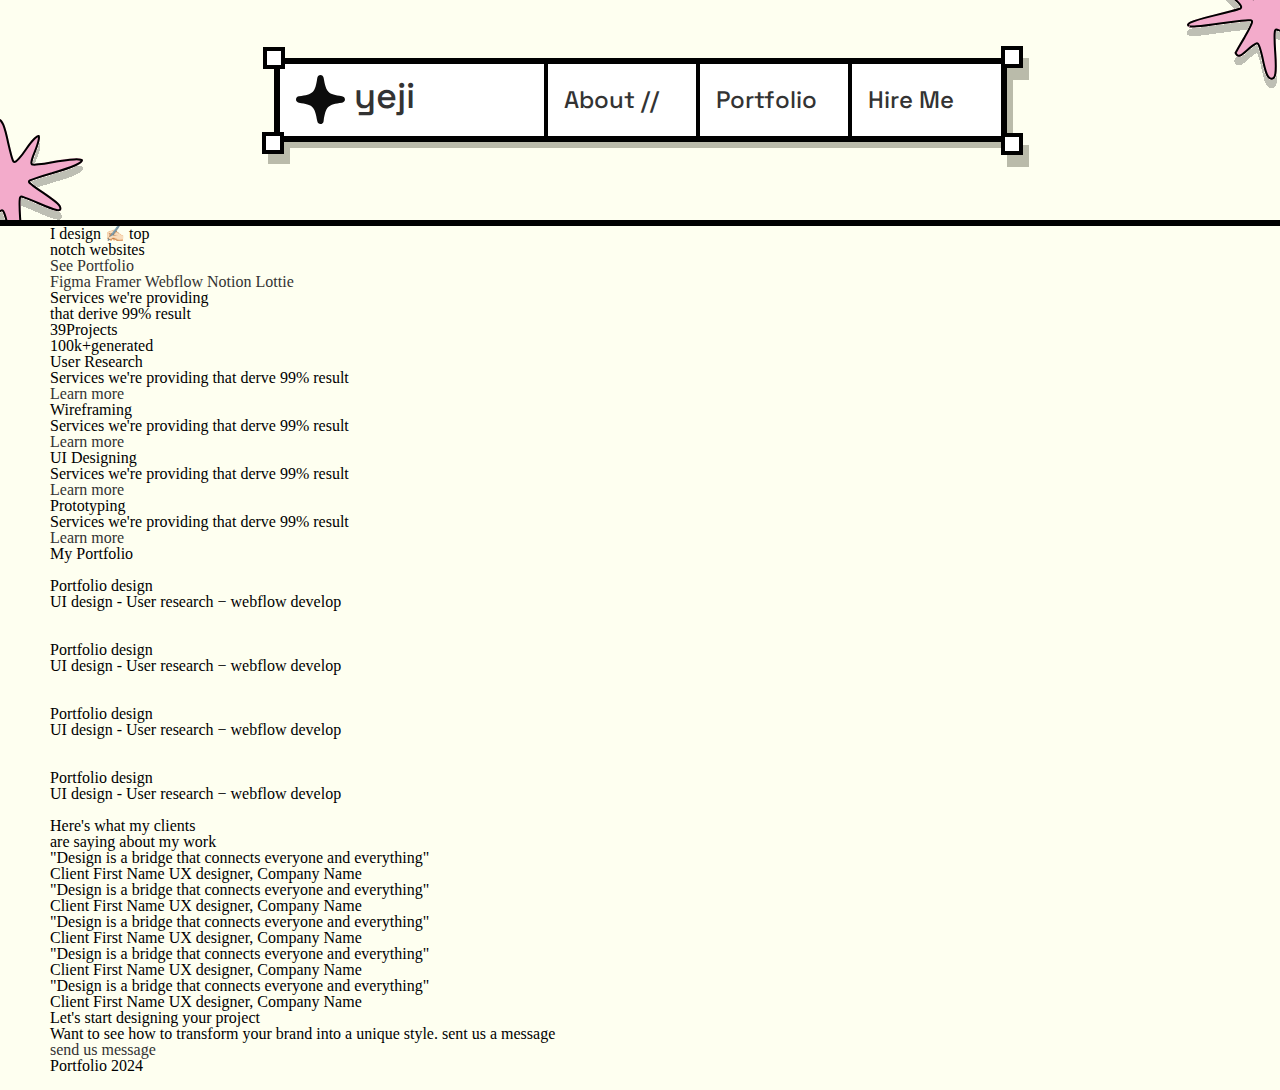
==== index.html @ 2f0ed2bd "2024-03-26" ====
<!DOCTYPE html>
<html lang="ko-KR">
  <head>
    <meta charset="UTF-8" />
    <meta http-equiv="X-UA-Compatible" content="IE=edge" />
    <meta name="viewport" content="width=device-width, initial-scale=1.0" />
    <title>설예지</title>
    <link rel="stylesheet" href="./css/my_reset.css" />
    <link rel="stylesheet" href="./css/common.css" />
    <script src="./js/common.js"></script>
  </head>
  <body>
    <div class="wrap">
      <header class="hd">
        <svg
          width="151"
          height="136"
          viewBox="0 0 151 136"
          fill="none"
          xmlns="http://www.w3.org/2000/svg"
        >
          <g filter="url(#filter0_d_1_919)">
            <path
              d="M64.5679 22.5903V45.1805L52.7817 39.2874C46.2993 36.1444 40.2098 33.3943 39.0311 33.3943C34.5131 33.3943 37.6561 39.4838 46.1029 46.9484C52.1924 52.2522 54.3532 55.1987 52.5853 55.788C51.0138 56.3773 39.424 59.5203 26.4592 62.6633C2.29751 68.5564 -2.61341 71.1101 1.11889 74.8424C2.49394 76.2174 11.9229 75.6281 32.9416 72.4852C49.4423 70.1279 63.3893 68.7529 63.9786 69.3422C64.5679 70.1279 61.2285 77.0032 56.7104 84.8607C51.996 92.7181 48.0672 99.7898 47.6744 100.379C47.2815 101.165 48.2637 102.736 49.6387 103.915C51.996 105.879 53.9603 104.897 60.2463 99.397C64.5679 95.4682 68.8895 92.3252 69.8717 92.3252C70.8539 92.3252 72.8182 98.2183 74.3897 105.487C77.7292 122.38 80.0864 127.684 84.408 127.684C89.7118 127.684 90.694 121.594 89.1225 99.0041C88.3367 87.6108 88.3367 78.5747 89.3189 78.5747C90.3011 78.5747 98.1586 81.7177 106.802 85.45C123.892 92.9146 129.392 93.8967 129.392 89.5751C129.392 85.6464 126.249 82.8963 111.123 72.4852C103.855 67.7707 97.9621 63.2526 97.9621 62.6633C97.9621 62.074 107.98 58.7346 120.159 55.1987C141.964 48.9128 151 44.7876 151 41.2517C151 38.3052 138.624 38.8945 118.981 42.4304C109.552 44.1983 101.105 45.1805 100.516 44.3947C99.9265 43.8054 101.302 38.6981 103.659 33.1978C112.498 11.7862 106.998 9.82188 93.2476 29.662C88.1403 37.323 83.0329 42.8232 82.2472 41.841C81.4614 41.0553 79.3007 33.1978 77.3363 24.5546C73.4075 6.08958 70.8539 4.57764e-05 67.1216 4.57764e-05C65.1572 4.57764e-05 64.5679 5.1074 64.5679 22.5903Z"
              fill="#F3ABCB"
            />
            <path
              d="M65.5679 45.1805V46.7985L64.1207 46.0749L52.3454 40.1872C52.3436 40.1863 52.3417 40.1854 52.3399 40.1845C49.1059 38.6166 45.9788 37.151 43.5181 36.079C42.2856 35.5421 41.2321 35.1091 40.4214 34.8121C40.0152 34.6633 39.6827 34.5534 39.4261 34.4819C39.2981 34.4462 39.1981 34.4227 39.1233 34.4086C39.043 34.3935 39.0179 34.3943 39.0311 34.3943C38.5659 34.3943 38.3047 34.4746 38.1725 34.5472C38.0684 34.6043 38.0265 34.6627 37.9991 34.7529C37.9128 35.0372 37.9719 35.7174 38.5924 36.9108C39.7837 39.2017 42.5705 42.4919 46.7623 46.1966C49.811 48.8521 51.9463 50.9756 53.097 52.5448C53.6529 53.3028 54.0884 54.0735 54.1685 54.7936C54.2122 55.187 54.1555 55.6222 53.8961 56.0113C53.6449 56.3881 53.2795 56.6074 52.9203 56.7304C52.05 57.0529 48.7101 57.9971 44.0515 59.2345C39.3305 60.4885 33.1854 62.0617 26.6962 63.6348C14.5887 66.5879 7.43284 68.6767 3.76665 70.4622C2.85997 70.9038 2.20804 71.3077 1.76046 71.6753C1.30995 72.0453 1.11885 72.3355 1.04521 72.5369C0.942873 72.8169 0.962452 73.2717 1.82599 74.1353C1.82411 74.1334 1.82314 74.1324 1.82323 74.1323C1.82419 74.1311 1.926 74.2094 2.26516 74.2956C2.61232 74.3838 3.10775 74.4557 3.77873 74.4982C5.11808 74.583 7.03052 74.5436 9.59263 74.3606C14.7093 73.9951 22.2902 73.0668 32.7937 71.4961L32.8002 71.4952C41.0609 70.3151 48.687 69.3802 54.3269 68.8137C57.1449 68.5307 59.4781 68.3385 61.1506 68.2544C61.9839 68.2125 62.6727 68.1964 63.1828 68.2118C63.4347 68.2194 63.6704 68.2354 63.8691 68.2665C63.9675 68.282 64.0831 68.305 64.1985 68.3432C64.2895 68.3733 64.5004 68.4498 64.6857 68.6351L64.736 68.6853L64.7786 68.7422C64.9804 69.0113 65.0281 69.3056 65.0412 69.4884C65.0554 69.6872 65.037 69.887 65.0087 70.0674C64.9518 70.4299 64.8308 70.8567 64.6729 71.3176C64.3541 72.248 63.8322 73.4659 63.1635 74.8776C61.8223 77.7091 59.844 81.4172 57.5773 85.3591L57.5727 85.3672L57.5679 85.3752C55.2154 89.296 53.0582 93.0221 51.4391 95.8432C50.9308 96.7289 50.4714 97.5329 50.0741 98.2282C49.3356 99.5204 48.8118 100.437 48.5877 100.805C48.589 100.824 48.5924 100.852 48.6006 100.891C48.6304 101.032 48.7088 101.238 48.8598 101.5C49.1599 102.02 49.6671 102.621 50.2841 103.151C50.7902 103.572 51.1911 103.764 51.5646 103.824C51.935 103.883 52.4 103.831 53.0684 103.539C54.4711 102.925 56.4146 101.421 59.5807 98.6506C61.761 96.669 63.9462 94.8805 65.7204 93.5811C66.6066 92.932 67.405 92.3941 68.0575 92.0138C68.3827 91.8242 68.6889 91.6636 68.9627 91.5474C69.2054 91.4444 69.5365 91.3252 69.8717 91.3252C70.468 91.3252 70.8657 91.7361 71.0416 91.9406C71.2649 92.2004 71.4697 92.5362 71.658 92.8977C72.0393 93.6301 72.4451 94.6493 72.8564 95.8582C73.6828 98.2873 74.5762 101.617 75.3671 105.275L75.369 105.284L75.3708 105.293C77.042 113.747 78.4485 119.19 79.9425 122.51C80.687 124.164 81.4176 125.208 82.1429 125.835C82.8376 126.435 83.5616 126.684 84.408 126.684C85.5191 126.684 86.2722 126.378 86.8526 125.719C87.4814 125.004 88.0116 123.759 88.3566 121.654C89.0467 117.442 88.9121 110.39 88.1249 99.0735L88.1248 99.0729C87.731 93.3625 87.533 88.2279 87.5577 84.5102C87.5701 82.6573 87.6378 81.1259 87.7708 80.0428C87.8362 79.5103 87.9236 79.0301 88.0504 78.6605C88.1121 78.4809 88.2054 78.2593 88.3575 78.0641C88.5106 77.8678 88.8276 77.5747 89.3189 77.5747C89.6042 77.5747 89.9673 77.6682 90.2728 77.7556C90.6249 77.8564 91.0665 78.0008 91.5795 78.1801C92.6077 78.5395 93.9662 79.0546 95.5551 79.6828C98.7353 80.94 102.871 82.6631 107.198 84.5319L107.202 84.5336C115.763 88.2728 121.306 90.3342 124.685 90.9485C126.402 91.2607 127.339 91.1533 127.811 90.9126C128.142 90.744 128.392 90.4322 128.392 89.5751C128.392 88.7469 128.231 88.0052 127.787 87.1905C127.329 86.3514 126.55 85.3988 125.25 84.1946C122.639 81.7749 118.141 78.5294 110.568 73.3166C106.921 70.951 103.616 68.6327 101.216 66.8263C100.016 65.9237 99.0314 65.1402 98.3397 64.5377C97.9965 64.2388 97.7071 63.9686 97.4962 63.741C97.3925 63.6292 97.287 63.5055 97.2011 63.3782C97.158 63.3143 97.1066 63.2302 97.0632 63.131C97.0241 63.0417 96.9621 62.8751 96.9621 62.6633C96.9621 62.3034 97.1421 62.0591 97.2161 61.9683C97.3065 61.8574 97.4051 61.776 97.4747 61.7234C97.6177 61.6154 97.7893 61.5173 97.9555 61.4309C98.2977 61.2532 98.7731 61.0461 99.3468 60.8169C100.503 60.3553 102.156 59.7651 104.176 59.0879C108.219 57.7317 113.783 56.0088 119.881 54.2384L119.882 54.2379C130.778 51.0967 138.429 48.5103 143.344 46.2831C145.806 45.1672 147.523 44.1668 148.61 43.268C149.715 42.3546 149.998 41.6909 150 41.2574C149.99 41.243 149.956 41.1989 149.863 41.1355C149.646 40.986 149.236 40.8155 148.557 40.6748C147.212 40.3962 145.149 40.2997 142.397 40.4093C136.916 40.6276 128.965 41.6493 119.161 43.4139C114.432 44.3007 109.938 44.9924 106.542 45.3642C104.848 45.5497 103.404 45.6582 102.333 45.6678C101.801 45.6726 101.327 45.6537 100.946 45.5978C100.758 45.5701 100.557 45.5285 100.371 45.46C100.22 45.4044 99.9646 45.291 99.7615 45.0519C99.5993 44.8707 99.5166 44.6714 99.4717 44.5244C99.4206 44.3572 99.3976 44.1887 99.3873 44.0385C99.3668 43.7391 99.3896 43.3971 99.4349 43.0431C99.5264 42.328 99.7305 41.4109 100.019 40.3708C100.597 38.2838 101.545 35.5916 102.737 32.8099C104.935 27.4849 106.217 23.4268 106.71 20.6474C106.959 19.2478 106.994 18.2476 106.888 17.5993C106.836 17.2796 106.757 17.0965 106.696 17.0012C106.645 16.9218 106.612 16.9106 106.598 16.9059L106.598 16.9056C106.526 16.8808 106.187 16.8432 105.41 17.2853C104.679 17.7017 103.746 18.4391 102.619 19.5466C100.373 21.7538 97.4942 25.2909 94.0748 30.2241C91.5023 34.0821 88.9201 37.4118 86.866 39.6662C85.8448 40.7871 84.9221 41.6777 84.1757 42.2324C83.8129 42.5021 83.4227 42.7451 83.0385 42.8671C82.6854 42.9792 81.9912 43.0762 81.5006 42.507C81.2765 42.2642 81.1058 41.9187 80.9792 41.6375C80.8244 41.2935 80.6571 40.8583 80.4808 40.3544C80.1271 39.3438 79.7155 37.9952 79.2711 36.4151C78.3812 33.2513 77.3459 29.1089 76.3611 24.7762L76.3611 24.7763L76.3582 24.7627C74.3931 15.527 72.7883 9.4723 71.2322 5.73756C70.4534 3.86852 69.7189 2.66183 69.0186 1.93285C68.3467 1.23346 67.736 1.00005 67.1216 1.00005C67.1208 1.00005 67.1204 0.999725 67.1199 0.999413C67.1184 0.998238 67.1171 0.997238 67.0962 1.01502C67.0474 1.05653 66.9398 1.17757 66.8089 1.4746C66.5417 2.08083 66.2961 3.13899 66.1017 4.85183C65.7162 8.24915 65.5679 13.8414 65.5679 22.5903V45.1805Z"
              stroke="black"
              stroke-width="2"
            />
          </g>
          <defs>
            <filter
              id="filter0_d_1_919"
              x="0"
              y="0"
              width="151"
              height="135.448"
              filterUnits="userSpaceOnUse"
              color-interpolation-filters="sRGB"
            >
              <feFlood flood-opacity="0" result="BackgroundImageFix" />
              <feColorMatrix
                in="SourceAlpha"
                type="matrix"
                values="0 0 0 0 0 0 0 0 0 0 0 0 0 0 0 0 0 0 127 0"
                result="hardAlpha"
              />
              <feOffset dy="7.76457" />
              <feComposite in2="hardAlpha" operator="out" />
              <feColorMatrix
                type="matrix"
                values="0 0 0 0 0.745098 0 0 0 0 0.74902 0 0 0 0 0.705882 0 0 0 1 0"
              />
              <feBlend
                mode="normal"
                in2="BackgroundImageFix"
                result="effect1_dropShadow_1_919"
              />
              <feBlend
                mode="normal"
                in="SourceGraphic"
                in2="effect1_dropShadow_1_919"
                result="shape"
              />
            </filter>
          </defs>
        </svg>
        <div class="mw">
          <nav class="inner">
            <h1>
              <a href="/"
                ><svg
                  width="49"
                  height="49"
                  viewBox="0 0 49 49"
                  fill="none"
                  xmlns="http://www.w3.org/2000/svg"
                >
                  <path
                    d="M24.4778 49C26.0743 49 27.3824 47.825 27.6041 46.162C29.799 31.3511 31.8167 29.2892 46.0513 27.6707C47.6918 27.4711 48.9557 26.0965 48.9557 24.5001C48.9557 22.8814 47.7141 21.5512 46.0733 21.3073C31.9276 19.334 30.1761 17.6045 27.6041 2.81596C27.3158 1.17521 26.052 0 24.4778 0C22.8594 0 21.5732 1.17521 21.3073 2.83801C19.1566 17.6268 17.139 19.6888 2.92667 21.3073C1.24159 21.5291 0 22.8594 0 24.5001C0 26.0965 1.19726 27.4268 2.88234 27.6707C17.0501 29.6883 18.7795 31.3955 21.3073 46.1843C21.6398 47.8471 22.9257 49 24.4778 49Z"
                    fill="#0C0C0C"
                  />
                </svg>
                yeji</a
              >
            </h1>
            <a href="#">About &#47;&#47;</a>
            <a href="#">Portfolio</a>
            <a href="#">Hire Me</a>
          </nav>
        </div>
        <svg
          width="151"
          height="136"
          viewBox="0 0 151 136"
          fill="none"
          xmlns="http://www.w3.org/2000/svg"
        >
          <g filter="url(#filter0_d_1_919)">
            <path
              d="M64.5679 22.5903V45.1805L52.7817 39.2874C46.2993 36.1444 40.2098 33.3943 39.0311 33.3943C34.5131 33.3943 37.6561 39.4838 46.1029 46.9484C52.1924 52.2522 54.3532 55.1987 52.5853 55.788C51.0138 56.3773 39.424 59.5203 26.4592 62.6633C2.29751 68.5564 -2.61341 71.1101 1.11889 74.8424C2.49394 76.2174 11.9229 75.6281 32.9416 72.4852C49.4423 70.1279 63.3893 68.7529 63.9786 69.3422C64.5679 70.1279 61.2285 77.0032 56.7104 84.8607C51.996 92.7181 48.0672 99.7898 47.6744 100.379C47.2815 101.165 48.2637 102.736 49.6387 103.915C51.996 105.879 53.9603 104.897 60.2463 99.397C64.5679 95.4682 68.8895 92.3252 69.8717 92.3252C70.8539 92.3252 72.8182 98.2183 74.3897 105.487C77.7292 122.38 80.0864 127.684 84.408 127.684C89.7118 127.684 90.694 121.594 89.1225 99.0041C88.3367 87.6108 88.3367 78.5747 89.3189 78.5747C90.3011 78.5747 98.1586 81.7177 106.802 85.45C123.892 92.9146 129.392 93.8967 129.392 89.5751C129.392 85.6464 126.249 82.8963 111.123 72.4852C103.855 67.7707 97.9621 63.2526 97.9621 62.6633C97.9621 62.074 107.98 58.7346 120.159 55.1987C141.964 48.9128 151 44.7876 151 41.2517C151 38.3052 138.624 38.8945 118.981 42.4304C109.552 44.1983 101.105 45.1805 100.516 44.3947C99.9265 43.8054 101.302 38.6981 103.659 33.1978C112.498 11.7862 106.998 9.82188 93.2476 29.662C88.1403 37.323 83.0329 42.8232 82.2472 41.841C81.4614 41.0553 79.3007 33.1978 77.3363 24.5546C73.4075 6.08958 70.8539 4.57764e-05 67.1216 4.57764e-05C65.1572 4.57764e-05 64.5679 5.1074 64.5679 22.5903Z"
              fill="#F3ABCB"
            />
            <path
              d="M65.5679 45.1805V46.7985L64.1207 46.0749L52.3454 40.1872C52.3436 40.1863 52.3417 40.1854 52.3399 40.1845C49.1059 38.6166 45.9788 37.151 43.5181 36.079C42.2856 35.5421 41.2321 35.1091 40.4214 34.8121C40.0152 34.6633 39.6827 34.5534 39.4261 34.4819C39.2981 34.4462 39.1981 34.4227 39.1233 34.4086C39.043 34.3935 39.0179 34.3943 39.0311 34.3943C38.5659 34.3943 38.3047 34.4746 38.1725 34.5472C38.0684 34.6043 38.0265 34.6627 37.9991 34.7529C37.9128 35.0372 37.9719 35.7174 38.5924 36.9108C39.7837 39.2017 42.5705 42.4919 46.7623 46.1966C49.811 48.8521 51.9463 50.9756 53.097 52.5448C53.6529 53.3028 54.0884 54.0735 54.1685 54.7936C54.2122 55.187 54.1555 55.6222 53.8961 56.0113C53.6449 56.3881 53.2795 56.6074 52.9203 56.7304C52.05 57.0529 48.7101 57.9971 44.0515 59.2345C39.3305 60.4885 33.1854 62.0617 26.6962 63.6348C14.5887 66.5879 7.43284 68.6767 3.76665 70.4622C2.85997 70.9038 2.20804 71.3077 1.76046 71.6753C1.30995 72.0453 1.11885 72.3355 1.04521 72.5369C0.942873 72.8169 0.962452 73.2717 1.82599 74.1353C1.82411 74.1334 1.82314 74.1324 1.82323 74.1323C1.82419 74.1311 1.926 74.2094 2.26516 74.2956C2.61232 74.3838 3.10775 74.4557 3.77873 74.4982C5.11808 74.583 7.03052 74.5436 9.59263 74.3606C14.7093 73.9951 22.2902 73.0668 32.7937 71.4961L32.8002 71.4952C41.0609 70.3151 48.687 69.3802 54.3269 68.8137C57.1449 68.5307 59.4781 68.3385 61.1506 68.2544C61.9839 68.2125 62.6727 68.1964 63.1828 68.2118C63.4347 68.2194 63.6704 68.2354 63.8691 68.2665C63.9675 68.282 64.0831 68.305 64.1985 68.3432C64.2895 68.3733 64.5004 68.4498 64.6857 68.6351L64.736 68.6853L64.7786 68.7422C64.9804 69.0113 65.0281 69.3056 65.0412 69.4884C65.0554 69.6872 65.037 69.887 65.0087 70.0674C64.9518 70.4299 64.8308 70.8567 64.6729 71.3176C64.3541 72.248 63.8322 73.4659 63.1635 74.8776C61.8223 77.7091 59.844 81.4172 57.5773 85.3591L57.5727 85.3672L57.5679 85.3752C55.2154 89.296 53.0582 93.0221 51.4391 95.8432C50.9308 96.7289 50.4714 97.5329 50.0741 98.2282C49.3356 99.5204 48.8118 100.437 48.5877 100.805C48.589 100.824 48.5924 100.852 48.6006 100.891C48.6304 101.032 48.7088 101.238 48.8598 101.5C49.1599 102.02 49.6671 102.621 50.2841 103.151C50.7902 103.572 51.1911 103.764 51.5646 103.824C51.935 103.883 52.4 103.831 53.0684 103.539C54.4711 102.925 56.4146 101.421 59.5807 98.6506C61.761 96.669 63.9462 94.8805 65.7204 93.5811C66.6066 92.932 67.405 92.3941 68.0575 92.0138C68.3827 91.8242 68.6889 91.6636 68.9627 91.5474C69.2054 91.4444 69.5365 91.3252 69.8717 91.3252C70.468 91.3252 70.8657 91.7361 71.0416 91.9406C71.2649 92.2004 71.4697 92.5362 71.658 92.8977C72.0393 93.6301 72.4451 94.6493 72.8564 95.8582C73.6828 98.2873 74.5762 101.617 75.3671 105.275L75.369 105.284L75.3708 105.293C77.042 113.747 78.4485 119.19 79.9425 122.51C80.687 124.164 81.4176 125.208 82.1429 125.835C82.8376 126.435 83.5616 126.684 84.408 126.684C85.5191 126.684 86.2722 126.378 86.8526 125.719C87.4814 125.004 88.0116 123.759 88.3566 121.654C89.0467 117.442 88.9121 110.39 88.1249 99.0735L88.1248 99.0729C87.731 93.3625 87.533 88.2279 87.5577 84.5102C87.5701 82.6573 87.6378 81.1259 87.7708 80.0428C87.8362 79.5103 87.9236 79.0301 88.0504 78.6605C88.1121 78.4809 88.2054 78.2593 88.3575 78.0641C88.5106 77.8678 88.8276 77.5747 89.3189 77.5747C89.6042 77.5747 89.9673 77.6682 90.2728 77.7556C90.6249 77.8564 91.0665 78.0008 91.5795 78.1801C92.6077 78.5395 93.9662 79.0546 95.5551 79.6828C98.7353 80.94 102.871 82.6631 107.198 84.5319L107.202 84.5336C115.763 88.2728 121.306 90.3342 124.685 90.9485C126.402 91.2607 127.339 91.1533 127.811 90.9126C128.142 90.744 128.392 90.4322 128.392 89.5751C128.392 88.7469 128.231 88.0052 127.787 87.1905C127.329 86.3514 126.55 85.3988 125.25 84.1946C122.639 81.7749 118.141 78.5294 110.568 73.3166C106.921 70.951 103.616 68.6327 101.216 66.8263C100.016 65.9237 99.0314 65.1402 98.3397 64.5377C97.9965 64.2388 97.7071 63.9686 97.4962 63.741C97.3925 63.6292 97.287 63.5055 97.2011 63.3782C97.158 63.3143 97.1066 63.2302 97.0632 63.131C97.0241 63.0417 96.9621 62.8751 96.9621 62.6633C96.9621 62.3034 97.1421 62.0591 97.2161 61.9683C97.3065 61.8574 97.4051 61.776 97.4747 61.7234C97.6177 61.6154 97.7893 61.5173 97.9555 61.4309C98.2977 61.2532 98.7731 61.0461 99.3468 60.8169C100.503 60.3553 102.156 59.7651 104.176 59.0879C108.219 57.7317 113.783 56.0088 119.881 54.2384L119.882 54.2379C130.778 51.0967 138.429 48.5103 143.344 46.2831C145.806 45.1672 147.523 44.1668 148.61 43.268C149.715 42.3546 149.998 41.6909 150 41.2574C149.99 41.243 149.956 41.1989 149.863 41.1355C149.646 40.986 149.236 40.8155 148.557 40.6748C147.212 40.3962 145.149 40.2997 142.397 40.4093C136.916 40.6276 128.965 41.6493 119.161 43.4139C114.432 44.3007 109.938 44.9924 106.542 45.3642C104.848 45.5497 103.404 45.6582 102.333 45.6678C101.801 45.6726 101.327 45.6537 100.946 45.5978C100.758 45.5701 100.557 45.5285 100.371 45.46C100.22 45.4044 99.9646 45.291 99.7615 45.0519C99.5993 44.8707 99.5166 44.6714 99.4717 44.5244C99.4206 44.3572 99.3976 44.1887 99.3873 44.0385C99.3668 43.7391 99.3896 43.3971 99.4349 43.0431C99.5264 42.328 99.7305 41.4109 100.019 40.3708C100.597 38.2838 101.545 35.5916 102.737 32.8099C104.935 27.4849 106.217 23.4268 106.71 20.6474C106.959 19.2478 106.994 18.2476 106.888 17.5993C106.836 17.2796 106.757 17.0965 106.696 17.0012C106.645 16.9218 106.612 16.9106 106.598 16.9059L106.598 16.9056C106.526 16.8808 106.187 16.8432 105.41 17.2853C104.679 17.7017 103.746 18.4391 102.619 19.5466C100.373 21.7538 97.4942 25.2909 94.0748 30.2241C91.5023 34.0821 88.9201 37.4118 86.866 39.6662C85.8448 40.7871 84.9221 41.6777 84.1757 42.2324C83.8129 42.5021 83.4227 42.7451 83.0385 42.8671C82.6854 42.9792 81.9912 43.0762 81.5006 42.507C81.2765 42.2642 81.1058 41.9187 80.9792 41.6375C80.8244 41.2935 80.6571 40.8583 80.4808 40.3544C80.1271 39.3438 79.7155 37.9952 79.2711 36.4151C78.3812 33.2513 77.3459 29.1089 76.3611 24.7762L76.3611 24.7763L76.3582 24.7627C74.3931 15.527 72.7883 9.4723 71.2322 5.73756C70.4534 3.86852 69.7189 2.66183 69.0186 1.93285C68.3467 1.23346 67.736 1.00005 67.1216 1.00005C67.1208 1.00005 67.1204 0.999725 67.1199 0.999413C67.1184 0.998238 67.1171 0.997238 67.0962 1.01502C67.0474 1.05653 66.9398 1.17757 66.8089 1.4746C66.5417 2.08083 66.2961 3.13899 66.1017 4.85183C65.7162 8.24915 65.5679 13.8414 65.5679 22.5903V45.1805Z"
              stroke="black"
              stroke-width="2"
            />
          </g>
          <defs>
            <filter
              id="filter0_d_1_919"
              x="0"
              y="0"
              width="151"
              height="135.448"
              filterUnits="userSpaceOnUse"
              color-interpolation-filters="sRGB"
            >
              <feFlood flood-opacity="0" result="BackgroundImageFix" />
              <feColorMatrix
                in="SourceAlpha"
                type="matrix"
                values="0 0 0 0 0 0 0 0 0 0 0 0 0 0 0 0 0 0 127 0"
                result="hardAlpha"
              />
              <feOffset dy="7.76457" />
              <feComposite in2="hardAlpha" operator="out" />
              <feColorMatrix
                type="matrix"
                values="0 0 0 0 0.745098 0 0 0 0 0.74902 0 0 0 0 0.705882 0 0 0 1 0"
              />
              <feBlend
                mode="normal"
                in2="BackgroundImageFix"
                result="effect1_dropShadow_1_919"
              />
              <feBlend
                mode="normal"
                in="SourceGraphic"
                in2="effect1_dropShadow_1_919"
                result="shape"
              />
            </filter>
          </defs>
        </svg>
      </header>
      <main>
        <section>
          <div class="mw inner">
            <div class="left">
              <h2>I design ✍🏻 top<br />notch <span>websites</span></h2>
              <a href="#">See Portfolio</a>
            </div>
            <div class="right"></div>
          </div>
        </section>
        <section>
          <div class="mw inner">
            <a href="#">Figma</a>
            <a href="#">Framer</a>
            <a href="#">Webflow</a>
            <a href="#">Notion</a>
            <a href="#">Lottie</a>
          </div>
        </section>
        <section>
          <div class="mw inner">
            <h2>Services we're providing<br />that derive 99&#37; result</h2>
            <div>
              <div>
                <div><span>39</span>Projects</div>
                <div><span>100k&#43;</span>generated</div>
              </div>
              <div>
                <div>
                  <h3>User Research</h3>
                  <p>Services we're providing that derve 99&#37; result</p>
                  <a href="#">Learn more</a>
                </div>
                <div>
                  <h3>Wireframing</h3>
                  <p>Services we're providing that derve 99&#37; result</p>
                  <a href="#">Learn more</a>
                </div>
              </div>
              <div>
                <div>
                  <h3>UI Designing</h3>
                  <p>Services we're providing that derve 99&#37; result</p>
                  <a href="#">Learn more</a>
                </div>
                <div>
                  <h3>Prototyping</h3>
                  <p>Services we're providing that derve 99&#37; result</p>
                  <a href="#">Learn more</a>
                </div>
              </div>
            </div>
          </div>
        </section>
        <section>
          <div class="mw inner">
            <h2>My Portfolio</h2>
            <ul>
              <li>
                <div><img src="" alt="" /></div>
                <h3>Portfolio design</h3>
                <p>UI design - User research &#8722; webflow develop</p>
                <a href="#"><img src="" alt="" /></a>
              </li>
              <li>
                <div><img src="" alt="" /></div>
                <h3>Portfolio design</h3>
                <p>UI design - User research &#8722; webflow develop</p>
                <a href="#"><img src="" alt="" /></a>
              </li>
              <li>
                <div><img src="" alt="" /></div>
                <h3>Portfolio design</h3>
                <p>UI design - User research &#8722; webflow develop</p>
                <a href="#"><img src="" alt="" /></a>
              </li>
              <li>
                <div><img src="" alt="" /></div>
                <h3>Portfolio design</h3>
                <p>UI design - User research &#8722; webflow develop</p>
                <a href="#"><img src="" alt="" /></a>
              </li>
            </ul>
          </div>
        </section>
        <section>
          <div class="mw inner">
            <h2>Here's what my clients<br />are saying about my work</h2>
            <div>
              <ul>
                <li>
                  <p>
                    "Design is a bridge that connects everyone and everything"
                  </p>
                  <p>
                    <strong>Client First Name</strong>
                    <span>UX designer, Company Name</span>
                  </p>
                </li>
                <li>
                  <p>
                    "Design is a bridge that connects everyone and everything"
                  </p>
                  <p>
                    <strong>Client First Name</strong>
                    <span>UX designer, Company Name</span>
                  </p>
                </li>
                <li>
                  <p>
                    "Design is a bridge that connects everyone and everything"
                  </p>
                  <p>
                    <strong>Client First Name</strong>
                    <span>UX designer, Company Name</span>
                  </p>
                </li>
                <li>
                  <p>
                    "Design is a bridge that connects everyone and everything"
                  </p>
                  <p>
                    <strong>Client First Name</strong>
                    <span>UX designer, Company Name</span>
                  </p>
                </li>
                <li>
                  <p>
                    "Design is a bridge that connects everyone and everything"
                  </p>
                  <p>
                    <strong>Client First Name</strong>
                    <span>UX designer, Company Name</span>
                  </p>
                </li>
              </ul>
            </div>
          </div>
        </section>
        <section>
          <div class="mw inner">
            <h2>Let's start designing your project</h2>
            <p>
              Want to see how to transform your brand into a unique style. sent
              us a message
            </p>
            <a href="#">send us message</a>
          </div>
        </section>
      </main>
      <footer>
        <div class="mw inner">
          <h1><a href="/"></a></h1>
          <p>Portfolio 2024</p>
          <div>
            <a href="#"><img src="" alt="" /></a>
          </div>
        </div>
      </footer>
    </div>
  </body>
</html>
---- css/common.css ----
@charset 'utf-8';
@import url('https://fonts.googleapis.com/css2?family=Space+Grotesk:wght@300..700&display=swap');
:root {
  background-color: #fefff0;

  --black: #000;
  --white: #fff;
  --shadow: #babbaa;
}

body {
  color: var(--black);
}

.mw {
  max-width: 1440px;
  width: calc(100% - 100px);
  margin: auto;
}

/* header */
.hd {
  padding: 58px 0 78px;
  border-bottom: 6px solid var(--black);
  position: relative;
  overflow: hidden;
}
.hd > svg:nth-of-type(1),
.hd > svg:nth-of-type(2) {
  position: absolute;
}
.hd > svg:nth-of-type(1) {
  left: -68px;
  bottom: -35px;
  animation: ani1 5s linear infinite alternate;
}
.hd > svg:nth-of-type(2) {
  top: -48px;
  right: -58px;
}
@keyframes ani1 {
  0% {
    transform: rotate(0deg);
  }
  100% {
    transform: rotate(360deg);
  }
}
.hd nav {
  width: 733px;
  margin: auto;
  display: flex;
  justify-content: space-between;
  background-color: #fff;
  box-shadow: 6px 6px 0 var(--shadow);
  font-family: 'space grotesk';
  font-weight: 500;
  font-size: 24px;
}
.hd nav > * {
  border-top: 6px solid var(--black);
  border-bottom: 6px solid var(--black);
  border-right: 4px solid var(--black);
  width: 100%;
  padding: 1.5rem 1rem;
  flex: 1;
}
.hd nav > *:first-child {
  border-left: 6px solid var(--black);
}
.hd nav > *:last-child {
  border-right: 6px solid var(--black);
}
.hd nav h1 {
  flex: 2;
  position: relative;
  font-size: 36px;
  padding: 0.7rem 1rem;
}
.hd nav h1 svg {
  vertical-align: middle;
}
.hd nav h1::before {
  content: '';
  width: 14px;
  height: 14px;
  border: 4px solid var(--black);
  background-color: var(--white);
  position: absolute;
  top: -17px;
  left: -17px;
}
.hd nav h1::after {
  content: '';
  width: 14px;
  height: 14px;
  border: 4px solid var(--black);
  background-color: var(--white);
  position: absolute;
  bottom: -18px;
  left: -18px;
  box-shadow: 6px 10px 0 var(--shadow);
}
.hd nav > a:last-child {
  position: relative;
}
.hd nav > a:last-child::before {
  content: '';
  width: 14px;
  height: 14px;
  border: 4px solid var(--black);
  background-color: var(--white);
  position: absolute;
  top: -18px;
  right: -22px;
  box-shadow: 6px 12px 0 var(--shadow);
}
.hd nav > *:last-child::after {
  content: '';
  width: 14px;
  height: 14px;
  border: 4px solid var(--black);
  background-color: var(--white);
  position: absolute;
  bottom: -19px;
  right: -22px;
  box-shadow: 6px 12px 0 var(--shadow);
}

/* main */

/* footer */
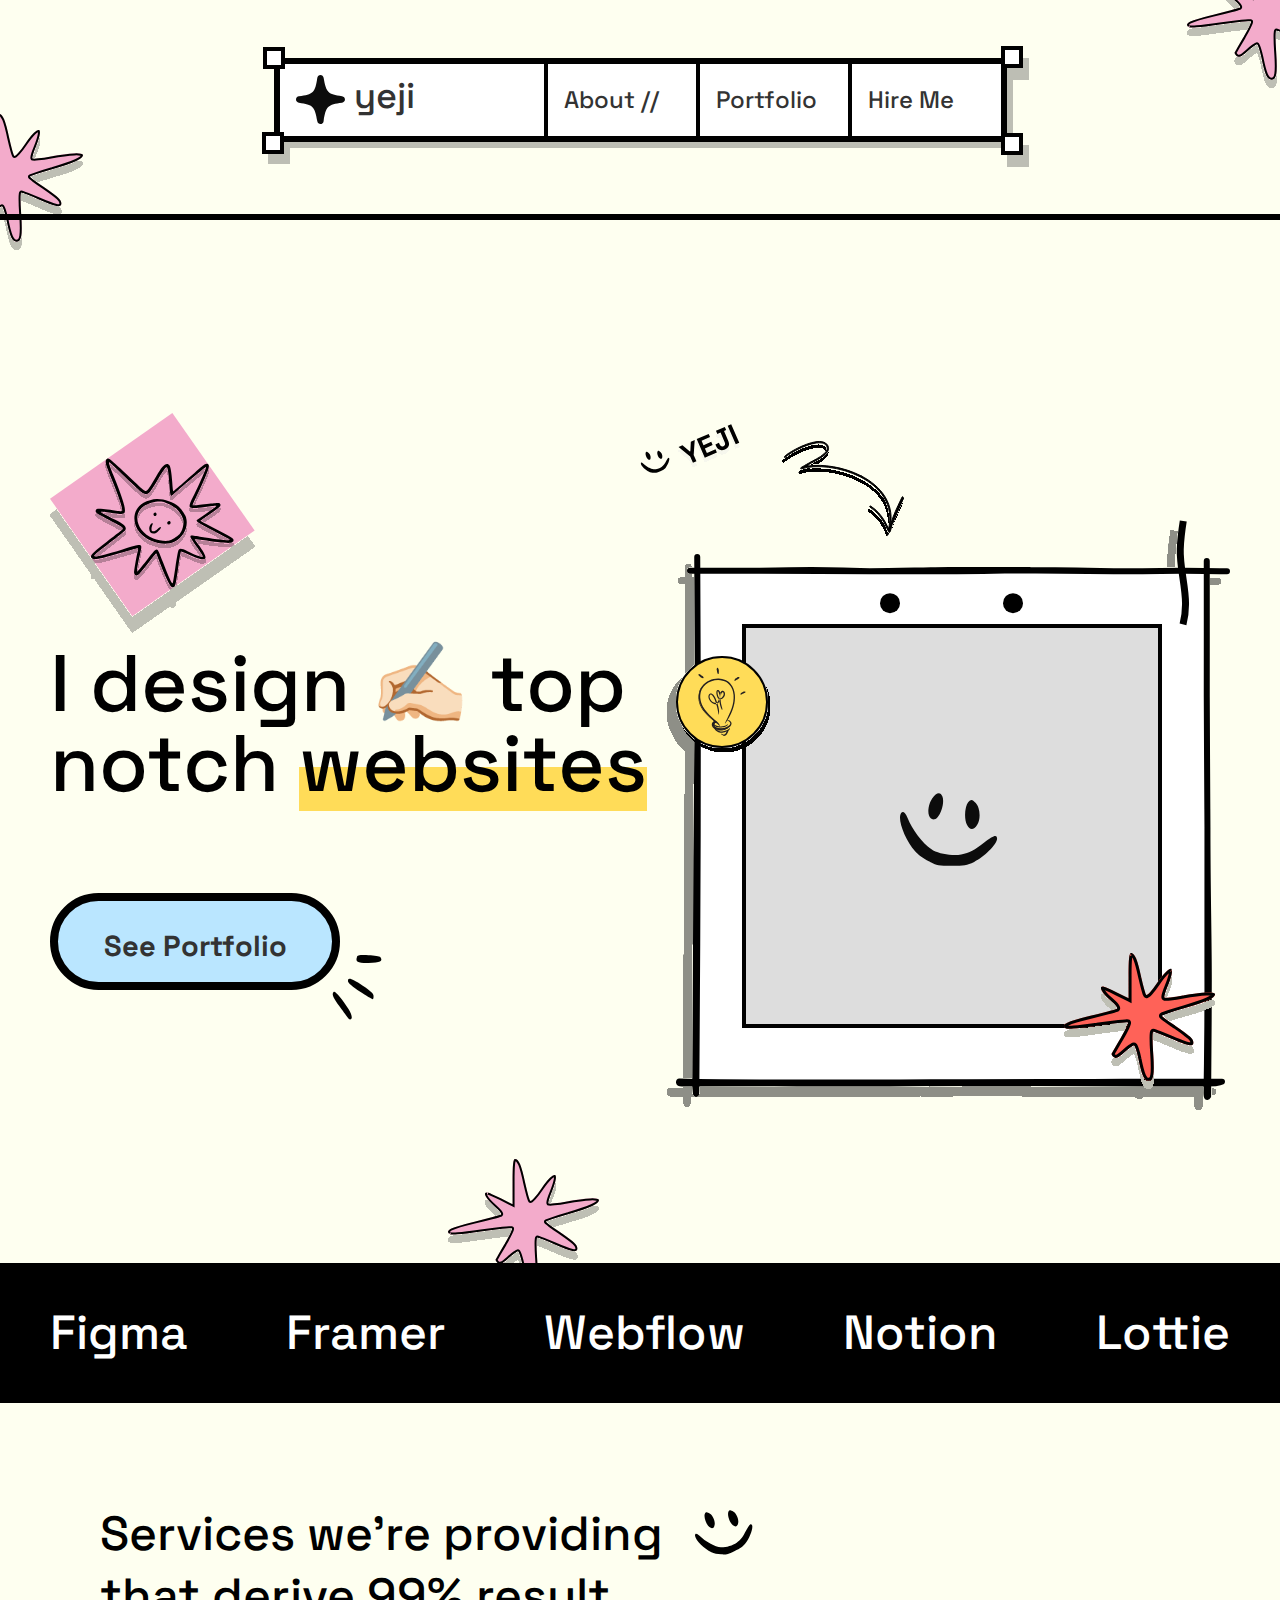
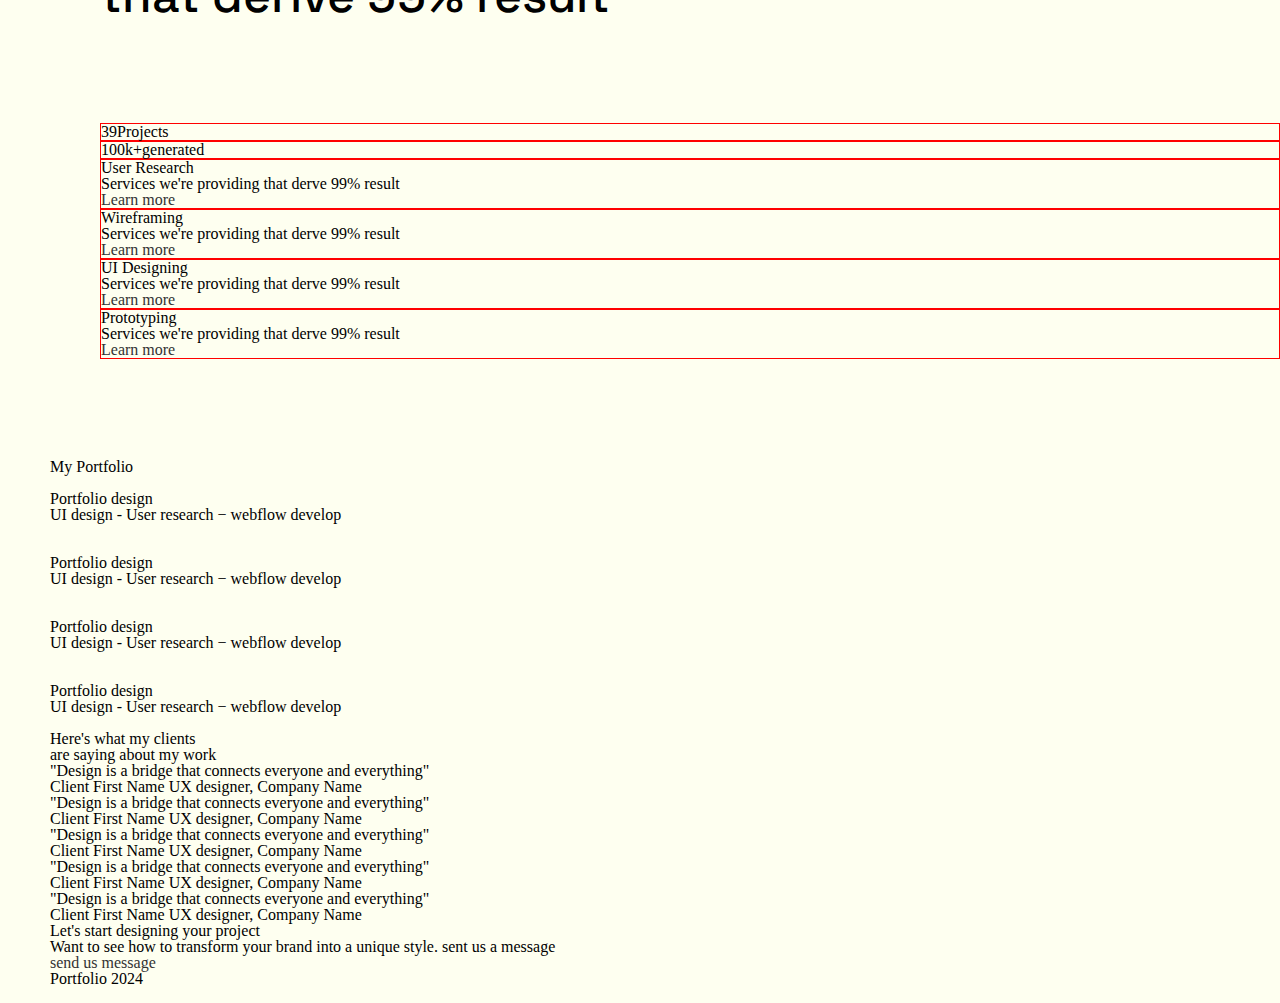
==== commit bcff2e4a: "2024-03-27" ====
--- a/index.html
+++ b/index.html
@@ -87,7 +87,7 @@
               >
             </h1>
             <a href="#">About &#47;&#47;</a>
-            <a href="#">Portfolio</a>
+            <a href="#" class="highlight">Portfolio</a>
             <a href="#">Hire Me</a>
           </nav>
         </div>
@@ -154,7 +154,297 @@
               <h2>I design ✍🏻 top<br />notch <span>websites</span></h2>
               <a href="#">See Portfolio</a>
             </div>
-            <div class="right"></div>
+            <div class="right">
+              <svg
+                width="563"
+                height="590"
+                viewBox="0 0 563 590"
+                fill="none"
+                xmlns="http://www.w3.org/2000/svg"
+              >
+                <g filter="url(#filter0_d_220_25)">
+                  <rect x="29" y="50" width="512" height="512" fill="white" />
+                  <path
+                    d="M30.2323 37C30.2323 94.0526 30.8402 116.981 30.8402 177.656M30.8402 177.656C30.8402 238.33 30.7462 348.917 30.2323 423.242C29.7184 497.568 29.3196 569.913 29.3196 569.913C29.3196 580.411 28.1955 568.022 28.2775 562.437C28.38 555.454 29.3635 356.796 29.3635 339.454C29.3635 322.111 30.2323 233.829 30.8402 177.656Z"
+                    stroke="black"
+                    stroke-width="6"
+                    stroke-miterlimit="10"
+                    stroke-linecap="round"
+                    stroke-linejoin="round"
+                  />
+                  <path
+                    d="M455.793 561.73C539.238 561.73 527.583 561.73 555 561.73C554.528 562.004 550.277 563.048 548.523 563.26C546.33 563.524 488.801 563.38 476.523 563.38C434.493 563.38 244.627 562.393 232.201 562.393M455.793 561.73C455.793 561.73 254.533 563.38 222.434 563.38C190.335 563.38 197.927 563.425 130.163 563.38C79.5005 563.347 18.92 563.38 14.8434 563.38C10.7667 563.38 12.271 561.401 12.271 561.401C40.7666 562.393 90.3594 562.393 155.492 562.393C177.936 562.393 204.189 562.393 232.201 562.393M455.793 561.73C394.791 561.73 308.336 562.393 232.201 562.393"
+                    stroke="black"
+                    stroke-width="6"
+                    stroke-miterlimit="10"
+                    stroke-linecap="round"
+                    stroke-linejoin="round"
+                  />
+                  <path
+                    d="M540.447 307.672C540.447 374.066 541.8 415.84 541.8 459.251C541.8 502.663 541.109 576.207 541.109 576.207C541.109 576.207 539.517 579.306 539.517 573.25C539.517 567.194 540.558 524.14 540.447 462.266C540.335 400.392 540.34 335.557 540.447 307.672ZM540.447 307.672C540.446 276.374 539.724 212.441 539.767 176.864C539.814 136.971 539.767 79.5211 539.767 41"
+                    stroke="black"
+                    stroke-width="6"
+                    stroke-miterlimit="10"
+                    stroke-linecap="round"
+                    stroke-linejoin="round"
+                  />
+                  <path
+                    d="M22.9998 50.8621C52.2194 50.8621 77.7129 50.8621 92.744 50.8621M92.744 50.8621C107.775 50.8621 174.513 51.1537 202.772 51.1537M92.744 50.8621C92.744 50.8621 125.34 49.9546 144.451 49.9546C163.562 49.9546 202.772 51.1537 202.772 51.1537M560 51.1537C530.093 51.1537 543.921 50.8621 514.217 50.8621C497.285 50.8621 476.571 51.348 446.877 51.1537M282.314 49.9546C302.864 49.9827 410.276 50.9141 446.877 51.1537M282.314 49.9546C261.061 49.9256 231.03 51.1537 202.772 51.1537M282.314 49.9546C282.314 49.9546 333.843 49.9546 362.703 49.9546M446.877 51.1537C446.877 51.1537 391.563 49.9546 362.703 49.9546M202.772 51.1537C220.092 51.1537 260.25 51.1537 282.314 51.1537C304.378 51.1537 345.1 50.3543 362.703 49.9546"
+                    stroke="black"
+                    stroke-width="6"
+                    stroke-miterlimit="10"
+                    stroke-linecap="round"
+                    stroke-linejoin="round"
+                  />
+                  <rect
+                    x="77"
+                    y="106"
+                    width="416"
+                    height="400"
+                    fill="#494848"
+                    fill-opacity="0.19"
+                    stroke="black"
+                    stroke-width="4"
+                  />
+                  <g filter="url(#filter1_d_220_25)">
+                    <rect
+                      x="10"
+                      y="137"
+                      width="90.0111"
+                      height="90.0111"
+                      rx="45.0056"
+                      fill="#FFDC58"
+                      stroke="black"
+                      stroke-width="2"
+                    />
+                    <path
+                      fill-rule="evenodd"
+                      clip-rule="evenodd"
+                      d="M53.7978 209.565C53.7973 209.556 53.7899 209.549 53.7809 209.549C52.6103 209.52 51.4123 209.405 50.2333 209.075C49.8025 208.954 49.3623 208.835 48.9483 208.635C48.219 208.288 47.5414 207.792 47.008 207.176C46.7388 206.863 46.5081 206.55 46.3017 206.178C46.0854 205.807 45.9592 205.376 45.9088 204.944C45.8578 204.559 45.8989 204.163 45.9934 203.79C46.0959 203.415 46.2787 203.074 46.492 202.762C47.0645 201.976 48.035 201.505 48.9408 201.591C49.2249 201.609 49.1845 201.756 49.0024 201.979C48.8078 202.176 48.5454 202.577 48.2538 202.798C47.9735 202.988 47.8112 203.274 47.6303 203.491C47.463 203.728 47.3555 203.988 47.3076 204.252C47.2361 204.512 47.2231 204.791 47.2784 205.082C47.3356 205.371 47.4792 205.659 47.6744 205.999C47.9119 206.376 48.2389 206.704 48.6163 206.972C49.0005 207.233 49.4295 207.436 49.8715 207.613C50.8488 208.001 51.948 208.17 53.0583 208.24C53.744 208.279 54.4403 208.289 55.1255 208.25C56.1656 208.189 57.2144 208.06 58.1997 207.754C58.9719 207.539 59.6868 207.209 60.3688 206.834C60.5205 206.752 60.6617 206.661 60.8096 206.574C61.3592 206.248 61.5656 206.189 61.8155 206.278C61.8715 206.298 61.9355 206.31 61.9803 206.335C62.1214 206.405 62.017 206.721 61.6371 207.082C61.0707 207.608 60.4093 208.074 59.6893 208.448C59.3287 208.632 58.9582 208.811 58.5728 208.948C58.1836 209.07 57.7869 209.174 57.3872 209.255C56.207 209.503 54.9998 209.583 53.8151 209.582C53.8059 209.582 53.7983 209.574 53.7978 209.565V209.565Z"
+                      fill="#231F20"
+                    />
+                    <path
+                      fill-rule="evenodd"
+                      clip-rule="evenodd"
+                      d="M57.006 210.007C57.0044 210.003 56.9996 210 56.9949 210.001C56.3603 210.169 55.7147 210.289 55.0672 210.388C54.8279 210.421 54.5935 210.452 54.3535 210.484C53.508 210.545 52.6575 210.526 51.8195 210.409C51.4464 210.36 51.0747 210.294 50.7079 210.216C50.2428 210.099 49.7542 209.979 49.3575 209.673C49.2313 209.584 49.3314 209.469 49.5105 209.398C49.6939 209.324 49.9301 209.306 50.1664 209.381C50.992 209.691 51.8972 209.83 52.8254 209.912C53.3837 209.954 53.9674 209.892 54.535 209.81C55.1629 209.739 55.7859 209.609 56.4032 209.455C56.7837 209.365 57.1573 209.24 57.5316 209.124L58.3746 208.825C58.65 208.713 58.9236 208.594 59.1934 208.472C59.6062 208.268 59.9898 208.027 60.3896 207.812L60.6476 207.661C60.9771 207.483 61.1076 207.469 61.2357 207.523C61.2649 207.536 61.2991 207.545 61.3215 207.561C61.3955 207.613 61.3028 207.756 61.0883 207.943C60.4561 208.507 59.6933 208.97 58.8794 209.333C58.2846 209.618 57.6558 209.837 57.017 210.013C57.0124 210.014 57.0075 210.012 57.006 210.007V210.007Z"
+                      fill="#231F20"
+                    />
+                    <path
+                      fill-rule="evenodd"
+                      clip-rule="evenodd"
+                      d="M58.2375 214.002C58.2423 214.006 58.2491 214.006 58.2537 214.002C58.4524 213.83 58.6227 213.588 58.7792 213.335C58.8401 213.244 58.8625 213.127 58.9197 213.03C59.1149 212.678 59.2871 212.297 59.458 211.903C59.5401 211.731 59.5998 211.548 59.6669 211.365C59.7577 211.133 59.8161 210.869 60.0773 210.68C60.1519 210.621 60.2377 210.738 60.316 210.88C60.3906 211.03 60.4814 211.154 60.4577 211.275C60.3446 211.664 60.2955 212.169 60.0151 212.606C59.8634 212.872 59.8012 213.188 59.6657 213.479C59.5221 213.8 59.3294 214.109 59.1136 214.402C58.9582 214.572 58.8221 214.751 58.6331 214.892V214.892C58.4978 215.002 58.3526 215.099 58.1992 215.182L58.196 215.183C58.0468 215.279 57.8789 215.328 57.7161 215.389C57.5911 215.447 57.4661 215.486 57.3362 215.522C57.2088 215.556 57.0745 215.617 56.9427 215.627C56.8848 215.635 56.8277 215.636 56.7686 215.631C56.5504 215.604 56.4863 215.538 56.4702 215.318C56.4658 215.272 56.459 215.226 56.459 215.184C56.4596 215.051 56.5585 214.884 56.6853 214.823C57.0738 214.631 57.3629 214.567 57.6458 214.429C57.8319 214.307 58.0451 214.205 58.2196 214.004C58.2241 213.999 58.232 213.998 58.2375 214.002V214.002Z"
+                      fill="#231F20"
+                    />
+                    <path
+                      fill-rule="evenodd"
+                      clip-rule="evenodd"
+                      d="M48.4617 203.046C48.4565 203.039 48.4469 203.036 48.4385 203.04C48.2856 203.103 48.1067 203.173 47.9518 203.293C47.8946 203.338 47.8604 203.403 47.8032 203.45C47.5943 203.613 47.3885 203.804 47.2368 204.031C47.1809 204.13 47.1461 204.248 47.1529 204.35C47.1492 204.496 47.2014 204.575 47.0932 204.687C47.0547 204.725 46.8147 204.838 46.5467 204.866C46.2881 204.91 45.9499 204.786 45.9232 204.615C45.8529 204.307 45.9132 204.039 46.0071 203.815C46.0979 203.586 46.2384 203.397 46.4075 203.238C46.6139 203.056 46.7053 202.805 46.8856 202.612C47.0857 202.404 47.3071 202.219 47.5595 202.066C47.7074 201.967 47.8828 201.9 48.0481 201.826V201.826C48.308 201.718 48.5923 201.67 48.8731 201.649C48.8764 201.649 48.8797 201.649 48.8831 201.648C48.9968 201.647 49.1131 201.619 49.2318 201.614C49.3481 201.62 49.4712 201.626 49.5931 201.646C49.649 201.65 49.69 201.68 49.7348 201.708C49.8902 201.831 49.894 201.939 49.7827 202.161C49.7572 202.212 49.7336 202.262 49.705 202.309C49.6092 202.465 49.4656 202.575 49.3543 202.635C49.0087 202.83 48.9906 202.887 48.8445 202.922C48.7534 202.942 48.6224 202.982 48.4867 203.052C48.478 203.057 48.4673 203.054 48.4617 203.046V203.046Z"
+                      fill="#231F20"
+                    />
+                    <path
+                      fill-rule="evenodd"
+                      clip-rule="evenodd"
+                      d="M37.7842 192.592C37.7874 192.588 37.7874 192.583 37.7841 192.579C36.2968 190.854 34.9566 188.985 33.8849 186.961C33.6778 186.597 33.4982 186.219 33.3216 185.839C33.1345 185.465 32.966 185.082 32.8224 184.688C31.7257 181.946 31.2775 178.953 31.4963 176.027C31.5317 175.376 31.6399 174.73 31.7183 174.084C31.8575 173.449 31.9352 172.8 32.1186 172.181C32.4848 170.571 33.1102 168.971 34.0795 167.619C34.3841 167.2 34.4114 167.308 34.2635 167.724C34.1093 168.14 33.8507 168.893 33.5075 169.747C33.3558 170.127 33.2215 170.514 33.1015 170.904C32.9803 171.293 32.8982 171.702 32.7826 172.096C32.6694 172.493 32.5675 172.891 32.4997 173.298C32.4289 173.703 32.3219 174.103 32.279 174.513C32.0192 176.14 31.9999 177.802 32.1584 179.452C32.3468 181.432 32.9635 183.44 33.8239 185.285C34.7596 187.322 35.9582 189.246 37.3676 191.011C38.2237 192.106 39.1494 193.15 40.123 194.146C41.5908 195.663 43.1656 197.093 44.7708 198.447C46.0198 199.501 47.2905 200.477 48.547 201.501C48.8224 201.729 49.0996 201.941 49.3682 202.183C50.3735 203.066 50.6452 203.409 50.7447 203.716C50.7683 203.785 50.8081 203.867 50.8137 203.914C50.8298 204.076 50.381 203.765 49.6306 203.154C47.3894 201.36 44.9629 199.501 42.6564 197.462C40.9476 195.948 39.2903 194.347 37.7842 192.605C37.7809 192.601 37.7809 192.596 37.7842 192.592V192.592Z"
+                      fill="#231F20"
+                    />
+                    <path
+                      fill-rule="evenodd"
+                      clip-rule="evenodd"
+                      d="M34.808 166.439C34.8182 166.444 34.8302 166.441 34.8368 166.432C35.8129 165.131 36.9615 163.985 38.2143 162.98C39.5012 162.012 40.8789 161.177 42.3343 160.509C45.255 159.211 48.4431 158.503 51.6535 158.604C52.8248 158.64 53.9936 158.775 55.1238 159C55.6933 159.112 56.2609 159.248 56.8235 159.414C57.3862 159.577 57.9364 159.815 58.4897 160.018C60.407 160.856 62.1129 162.147 63.4732 163.705C64.8397 165.263 65.8698 167.077 66.5761 168.987C68.011 172.809 68.2864 176.958 67.7517 180.922C67.5379 182.688 67.1624 184.431 66.6986 186.14C66.2503 187.856 65.6616 189.523 65.0362 191.16C64.2298 193.264 63.2625 195.307 62.1838 197.284C61.1139 199.267 59.8978 201.166 58.578 202.978C57.7505 204.107 57.7095 203.844 58.177 202.743C58.4163 202.196 58.7545 201.423 59.1866 200.511C59.6031 199.59 60.1192 198.533 60.7085 197.407C61.7592 195.412 62.6588 193.349 63.5198 191.28C64.3629 189.202 65.0828 187.077 65.6261 184.911C66.7228 180.59 67.0616 176.05 66.0172 171.717C65.6989 170.429 65.2519 169.161 64.6625 167.955C64.0707 166.749 63.3041 165.629 62.4095 164.631C61.5118 163.637 60.4754 162.759 59.3047 162.11C58.1359 161.46 56.8944 160.962 55.5714 160.655C49.7834 159.207 43.3315 160.713 38.6955 164.519C37.2786 165.692 36.0471 167.094 35.1431 168.687C34.9404 169.097 34.7228 169.501 34.5295 169.915L34.0539 171.2C33.8164 172.096 33.569 172.992 33.4484 173.912L33.362 174.431L33.3184 174.956L33.2351 176.006L33.242 177.06L33.2476 177.586L33.2967 178.112C33.3806 179.518 33.7051 180.9 34.1043 182.251C34.5121 183.604 35.1008 184.896 35.7412 186.157C36.4114 187.403 37.1711 188.6 37.9973 189.747C40.5948 193.308 43.7928 196.267 47.0716 199.163C47.7965 199.802 48.5189 200.411 49.2407 201.075C51.9221 203.509 52.6507 204.578 52.7906 205.443C52.8211 205.641 52.854 205.889 52.8378 206.002C52.8217 206.099 52.7608 206.09 52.6563 206.002C52.5469 205.914 52.4331 205.743 52.2006 205.523C51.7735 205.077 51.0635 204.382 50.0806 203.519C47.135 200.991 43.9656 198.42 41.0666 195.445C38.1733 192.48 35.4652 189.109 33.6852 185.148C33.0219 183.683 32.5251 182.133 32.1807 180.546C31.8295 178.956 31.7399 177.312 31.7903 175.683C31.8506 174.049 32.1751 172.444 32.5985 170.878C33.0896 169.292 33.836 167.796 34.7787 166.447C34.7853 166.438 34.7975 166.435 34.808 166.439V166.439Z"
+                      fill="#231F20"
+                    />
+                    <path
+                      fill-rule="evenodd"
+                      clip-rule="evenodd"
+                      d="M50.9002 208.534C50.8994 208.543 50.9057 208.551 50.9149 208.553C52.4949 208.84 54.1744 208.792 55.8213 208.523C56.42 208.418 57.0268 208.252 57.6074 208.124C58.5841 207.871 59.5794 207.406 60.4877 206.867C61.3942 206.32 62.2397 205.649 62.8291 204.834C63.3258 204.099 63.442 203.218 63.0013 202.496C62.7271 202.038 62.267 201.66 61.7709 201.35C61.2642 201.051 60.724 200.78 60.1495 200.575C59.7927 200.455 59.8462 200.338 60.2136 200.234C60.5679 200.153 61.2972 200.039 62.0401 200.371C62.6885 200.66 63.327 201.053 63.8443 201.685C63.9758 201.836 64.0815 202.01 64.173 202.194C64.3673 202.586 64.4909 203.012 64.5257 203.448V203.448C64.5313 203.664 64.494 203.878 64.4716 204.093C64.3074 204.933 63.8704 205.6 63.3967 206.153C62.9192 206.713 62.3572 207.135 61.779 207.516C61.0852 207.966 60.3659 208.372 59.613 208.734C59.2363 208.915 58.8496 209.081 58.4486 209.224C58.2503 209.299 58.0351 209.354 57.83 209.418L57.2313 209.549C55.4856 209.937 53.6758 210.141 51.8661 209.988C50.7538 209.891 49.6472 209.657 48.5934 209.25C47.7977 208.932 47.0473 208.482 46.387 207.911C45.7361 207.33 45.204 206.581 44.941 205.712C44.7507 205.039 44.7221 204.282 44.9515 203.594C45.1878 202.909 45.6298 202.319 46.157 201.866C46.3895 201.666 46.6251 201.482 46.8894 201.327C47.3768 201.039 47.743 200.954 48.0003 200.922C48.2627 200.901 48.4318 200.961 48.5835 201.086C48.6525 201.141 48.7346 201.191 48.7793 201.249C48.9298 201.451 48.5798 201.742 48.0035 202.106C47.1449 202.634 46.4231 203.366 46.226 204.147C46.1067 204.536 46.1284 204.92 46.2198 205.326C46.3305 205.732 46.5686 206.128 46.8595 206.497C47.782 207.587 49.3102 208.243 50.8854 208.514C50.8947 208.516 50.9011 208.524 50.9002 208.534V208.534Z"
+                      fill="#231F20"
+                    />
+                    <path
+                      fill-rule="evenodd"
+                      clip-rule="evenodd"
+                      d="M49.2435 205.594C49.2408 205.602 49.2446 205.611 49.2524 205.614C50.1279 205.979 51.1008 206.217 52.0959 206.334C52.4615 206.379 52.8314 206.373 53.2 206.387C54.5019 206.444 55.8329 206.348 57.108 206.023C57.6719 205.877 58.2265 205.678 58.7344 205.417C59.3878 205.075 59.9566 204.633 60.4615 204.143C60.6219 203.99 60.7412 204.077 60.7636 204.347C60.7997 204.621 60.6865 205.098 60.3147 205.436C58.9955 206.585 57.3629 207.12 55.7378 207.279C54.7642 207.372 53.7602 207.521 52.7586 207.492C51.6613 207.459 50.5578 207.316 49.4954 206.974C48.8432 206.764 48.2053 206.483 47.6166 206.103C47.1733 205.813 46.7593 205.461 46.4186 205.037C46.2594 204.816 46.0996 204.596 45.9809 204.349C45.8448 204.128 45.7453 203.775 45.7515 203.476C45.7583 202.989 45.9442 202.557 46.1823 202.196C46.4242 201.834 46.7276 201.528 47.0776 201.28C47.2293 201.167 47.3872 201.066 47.5613 200.981C48.2252 200.686 48.5286 200.8 48.6778 201.063C48.7133 201.124 48.7549 201.182 48.7723 201.242C48.8189 201.444 48.6038 201.629 48.2843 201.804C47.7969 202.061 47.3381 202.481 47.0888 202.917C46.9638 203.132 46.9091 203.342 46.9215 203.481C46.9234 203.553 46.9452 203.608 46.9731 203.666C47.0067 203.739 47.1 203.888 47.1565 203.998C47.5913 204.677 48.3526 205.219 49.2344 205.574C49.2423 205.577 49.2463 205.586 49.2435 205.594V205.594Z"
+                      fill="#231F20"
+                    />
+                    <path
+                      fill-rule="evenodd"
+                      clip-rule="evenodd"
+                      d="M52.8178 211.282C52.8166 211.291 52.8227 211.3 52.8319 211.302C53.6474 211.492 54.5337 211.52 55.4175 211.44C55.7439 211.418 56.0609 211.327 56.3855 211.274C57.5337 211.087 58.6683 210.729 59.7538 210.253C60.23 210.032 60.6857 209.76 61.0986 209.451C61.6438 209.062 62.0777 208.579 62.526 208.13C62.677 207.994 62.8119 208.078 62.876 208.336C62.9058 208.463 62.9313 208.65 62.8934 208.843C62.8486 209.023 62.7622 209.221 62.6242 209.399C61.5891 210.553 60.3009 211.38 58.8741 211.816C58.0193 212.061 57.1682 212.417 56.2667 212.573C55.2826 212.751 54.2692 212.814 53.2577 212.713C52.6373 212.647 52.0125 212.5 51.4274 212.291C50.5403 211.966 49.7022 211.466 49.0072 210.814C48.4644 210.316 47.9652 209.755 47.6065 209.097C47.5331 208.95 47.461 208.806 47.3995 208.652C47.2198 208.066 47.3224 207.841 47.5686 207.66C47.6251 207.618 47.6761 207.57 47.7302 207.542C47.9037 207.451 48.1673 207.626 48.396 207.945C48.7324 208.42 49.0252 208.868 49.3591 209.279C49.6941 209.689 50.0889 210.042 50.5365 210.341C51.1897 210.779 51.9992 211.101 52.8032 211.262C52.8127 211.264 52.8191 211.272 52.8178 211.282V211.282Z"
+                      fill="#231F20"
+                    />
+                    <path
+                      fill-rule="evenodd"
+                      clip-rule="evenodd"
+                      d="M49.3784 173.143C49.3868 173.141 49.3922 173.133 49.3916 173.124C49.3702 172.818 49.3687 172.503 49.3858 172.181L49.4225 171.677L49.4828 171.313C49.5176 171.182 49.5649 171.055 49.6053 170.926C49.7781 170.406 50.1822 170.068 50.6609 169.969C51.1446 169.873 51.6488 170.039 52.0368 170.392C52.1306 170.484 52.2289 170.578 52.3066 170.682C52.393 170.786 52.4751 170.887 52.5105 170.955C52.6093 171.109 52.6877 171.261 52.7623 171.413C52.9102 171.715 53.024 172.013 53.126 172.31C53.3181 172.91 53.4791 173.531 53.5518 174.148C53.8583 176.616 53.4872 179.104 52.4073 181.339C52.209 181.746 51.9771 182.14 51.7209 182.522C51.591 182.714 51.4169 182.908 51.264 183.098C51.0818 183.273 50.8966 183.451 50.6883 183.602C49.8372 184.218 48.697 184.381 47.7626 184.159C46.9227 183.987 46.1779 183.631 45.5021 183.206C44.8251 182.775 44.2164 182.275 43.6656 181.693C43.1061 181.093 42.6715 180.434 42.306 179.733C41.9448 179.033 41.6476 178.292 41.4984 177.491C41.3517 176.7 41.3249 175.812 41.7122 174.989C41.8956 174.59 42.148 174.231 42.5148 173.929C42.8742 173.627 43.3765 173.451 43.8534 173.466C44.8207 173.498 45.5494 174.081 46.0989 174.613C46.6665 175.165 47.1359 175.792 47.5462 176.443C48.9967 178.764 49.8074 181.368 50.577 183.868C51.08 185.482 51.5214 187.14 51.8024 188.834C51.9342 189.682 52.0355 190.537 52.0616 191.397C52.0877 192.256 52.0436 193.115 51.9628 193.965C51.8335 195.026 51.6768 194.856 51.512 193.964C51.4213 193.488 51.3019 192.87 51.1645 192.153C51.0004 191.412 50.8356 190.559 50.6783 189.63C50.3973 187.983 49.928 186.37 49.425 184.746C48.9351 183.104 48.4458 181.472 47.8515 179.918C47.2559 178.368 46.5316 176.848 45.4878 175.669C45.2304 175.376 44.9395 175.098 44.6665 174.91C44.383 174.723 44.0803 174.607 43.8235 174.608C43.5661 174.601 43.3417 174.693 43.1241 174.903C42.9065 175.114 42.7219 175.431 42.6286 175.737C42.3868 176.514 42.5733 177.51 42.9401 178.408C43.305 179.313 43.8509 180.197 44.5155 180.892C45.2105 181.595 46.0467 182.201 46.9326 182.603C47.8142 182.984 48.7878 183.166 49.5493 182.81C49.9702 182.627 50.3321 182.305 50.6311 181.901C50.9351 181.461 51.2037 180.982 51.4262 180.48C51.859 179.469 52.1474 178.379 52.2699 177.271C52.4036 176.163 52.3756 175.036 52.1797 173.952C52.0691 173.416 51.923 172.887 51.716 172.381C51.6134 172.131 51.4971 171.893 51.3659 171.687C51.2571 171.517 51.2018 171.451 51.0744 171.379C50.9239 171.293 50.7349 171.383 50.6752 171.54C50.6423 171.613 50.6143 171.696 50.6025 171.771C50.5751 171.896 50.5447 172.077 50.5391 172.235C50.5068 172.898 50.582 173.595 50.7113 174.274C50.8425 174.953 51.0302 175.627 51.2926 176.259C51.5487 176.874 51.8975 177.52 52.3433 177.828C52.7119 178.054 53.167 178.164 53.6041 178.082C54.0467 178.007 54.4813 177.77 54.8624 177.457C55.6202 176.825 56.2276 175.921 56.5186 174.982C56.6622 174.538 56.6665 174.027 56.6025 173.543C56.5329 173.066 56.3588 172.591 56.0734 172.348C55.7781 172.103 55.4834 172.107 55.172 172.401C54.8586 172.701 54.6031 173.155 54.4104 173.618C54.2512 173.981 54.1586 174.35 54.0672 174.758C53.9646 175.153 53.8963 175.556 53.8304 175.958C53.7116 176.764 53.6401 177.575 53.6227 178.387C53.586 180.011 53.7091 181.633 53.9907 183.233C54.1151 183.938 54.2699 184.621 54.4458 185.318C54.7666 186.614 55.0433 187.446 55.1925 188.049C55.3492 188.649 55.374 189.023 55.3286 189.359C55.3075 189.512 55.305 189.705 55.2665 189.807C55.167 190.148 54.3973 189.248 53.7073 187.307C52.7082 184.435 52.2083 181.291 52.3451 178.088C52.388 177.289 52.4632 176.485 52.5975 175.684C52.6728 175.286 52.7175 174.881 52.8139 174.482L52.9457 173.875C53.0041 173.645 53.0725 173.439 53.1483 173.228C53.3044 172.811 53.489 172.401 53.7601 171.986C54.0312 171.591 54.393 171.104 55.1807 170.842C55.5562 170.757 55.974 170.749 56.3277 170.921C56.7013 171.043 56.9674 171.272 57.1844 171.513C57.6146 172.006 57.7756 172.524 57.8869 173.007C58.0243 173.735 58.0417 174.402 57.8571 175.172C57.6631 175.873 57.3554 176.47 56.9824 177.027C56.6056 177.579 56.1574 178.085 55.6022 178.514C55.0501 178.935 54.3613 179.296 53.5469 179.36C53.3485 179.39 53.1384 179.354 52.9364 179.345C52.7343 179.319 52.5385 179.255 52.342 179.204C52.158 179.13 51.9808 179.042 51.8036 178.955C51.6053 178.838 51.4337 178.697 51.2901 178.557C50.743 177.985 50.462 177.39 50.2115 176.798C49.7433 175.613 49.4633 174.42 49.3652 173.163C49.3646 173.154 49.37 173.146 49.3784 173.143V173.143Z"
+                      fill="#231F20"
+                    />
+                    <path
+                      fill-rule="evenodd"
+                      clip-rule="evenodd"
+                      d="M74.0222 174.641C74.0079 174.75 73.8643 174.702 73.6411 174.57C73.5697 174.528 73.4012 174.355 73.3956 174.312C73.3844 174.229 73.3751 174.146 73.38 174.075C73.38 174.032 73.6623 173.581 73.7624 173.423C73.8556 173.268 73.9781 173.143 74.1111 173.031C74.3754 172.796 74.6582 172.578 74.9573 172.379C75.0238 172.335 75.0984 172.304 75.178 172.284C75.4553 172.219 75.694 172.096 75.9302 171.953C75.97 171.93 76.016 171.918 76.0384 171.859C76.0676 171.75 76.7782 171.469 76.8864 171.482C77.1457 171.492 77.3931 171.479 77.6449 171.511C77.6803 171.515 77.7133 171.49 77.7537 171.54C77.8463 171.654 77.9134 171.623 77.9874 171.623C78.0888 171.621 78.192 171.632 78.2952 171.666C78.3461 171.682 78.4002 171.749 78.4512 171.801C78.4972 171.847 78.4854 172.034 78.473 172.055C78.4357 172.117 78.4755 172.201 78.4842 172.277V172.277C78.4906 172.33 78.4762 172.38 78.4383 172.418C78.3987 172.457 78.3409 172.51 78.2799 172.565C78.1034 172.721 77.8677 172.849 77.648 172.935V172.935C77.4751 173.003 77.3005 173.085 77.2675 173.111V173.111C77.1949 173.16 77.0976 173.127 77.0212 173.171C76.9864 173.19 76.9469 173.213 76.9064 173.237C76.7131 173.351 76.5177 173.542 76.2983 173.496C76.289 173.494 76.2795 173.492 76.2697 173.489C76.2392 173.481 76.2212 173.497 76.2013 173.51C76.0303 173.617 75.8345 173.681 75.6449 173.765C75.5498 173.811 75.4683 173.878 75.3807 173.936C75.3645 173.946 75.3402 173.944 75.3203 173.949C75.2955 173.956 75.2675 173.957 75.2482 173.972C75.0456 174.118 74.8062 174.224 74.6359 174.416C74.5948 174.456 74.3026 174.549 74.261 174.605C74.2367 174.635 74.0278 174.596 74.0222 174.641"
+                      fill="#231F20"
+                    />
+                    <path
+                      fill-rule="evenodd"
+                      clip-rule="evenodd"
+                      d="M68.0318 160.788C68.0168 160.9 67.8645 160.849 67.632 160.715C67.558 160.672 67.3827 160.494 67.3759 160.45C67.3628 160.363 67.3516 160.276 67.3541 160.202C67.3541 160.157 67.6245 159.675 67.7153 159.5C67.8011 159.331 67.918 159.195 68.0448 159.07C68.3041 158.819 68.5807 158.588 68.8555 158.367C68.9171 158.318 68.9879 158.281 69.0663 158.258C69.3348 158.179 69.5499 158.03 69.7439 157.855C69.7762 157.826 69.8173 157.808 69.8216 157.741C69.8328 157.632 70.3855 157.222 70.475 157.202C70.7075 157.153 70.9164 157.071 71.1365 157.001C71.1688 156.993 71.1844 156.958 71.2453 156.992C71.3871 157.07 71.4275 157.011 71.4896 156.981C71.5761 156.939 71.665 156.901 71.77 156.881C71.8222 156.871 71.9087 156.906 71.9851 156.927C72.0548 156.947 72.1673 157.121 72.1698 157.149C72.1766 157.226 72.2661 157.281 72.3233 157.346C72.3426 157.368 72.3681 157.396 72.3811 157.415V157.415C72.6748 157.809 71.9444 158.363 71.5868 158.699C71.524 158.758 71.4771 158.804 71.4623 158.822C71.43 158.861 71.369 158.861 71.3168 158.871C71.2919 158.879 70.8095 159.335 70.7877 159.344C70.6659 159.404 70.5844 159.52 70.4054 159.492C70.37 159.486 70.3513 159.506 70.3308 159.523C70.1542 159.664 69.9429 159.751 69.7427 159.854C69.642 159.907 69.5605 159.986 69.4685 160.05C69.4517 160.063 69.425 160.06 69.4045 160.066C69.3777 160.074 69.3473 160.076 69.3274 160.092C69.1272 160.267 68.863 160.362 68.6864 160.564C68.6429 160.605 68.3289 160.695 68.2854 160.754C68.2593 160.784 68.038 160.742 68.0318 160.788"
+                      fill="#231F20"
+                    />
+                    <path
+                      fill-rule="evenodd"
+                      clip-rule="evenodd"
+                      d="M59.9808 213.917C59.9744 213.914 59.9663 213.916 59.9621 213.922C59.6348 214.387 59.2463 214.857 58.7305 215.223C58.5346 215.348 58.3512 215.498 58.1249 215.576C57.7364 215.737 57.2794 215.778 56.8834 215.715C56.4818 215.654 56.1181 215.517 55.7923 215.341C55.5026 215.185 55.2229 215.026 54.9568 214.853C54.7883 214.74 54.6155 214.631 54.4594 214.503C54.3096 214.366 54.1834 214.203 54.0783 214.025C54.0143 213.912 54.1324 213.82 54.3227 213.766V213.766C54.7501 213.652 55.1546 213.901 55.5307 214.133C55.9484 214.392 56.3668 214.609 56.7833 214.77C57.165 214.907 57.5238 214.802 57.8732 214.608C58.2543 214.402 58.5931 214.06 58.8853 213.654C59.0687 213.407 59.2322 213.132 59.3889 212.853C59.6208 212.424 59.8551 211.981 60.0578 211.524C60.212 211.167 60.3171 210.786 60.4855 210.422C60.5235 210.342 60.5521 210.258 60.5962 210.18C60.7777 209.9 60.9238 209.867 61.1856 209.974C61.2421 209.997 61.2975 210.012 61.3422 210.035C61.4778 210.099 61.6065 210.35 61.5542 210.567C61.4075 211.218 61.1358 211.826 60.8107 212.469C60.575 212.943 60.3094 213.427 59.9998 213.913C59.9957 213.919 59.9874 213.921 59.9808 213.917V213.917Z"
+                      fill="#231F20"
+                    />
+                    <path
+                      fill-rule="evenodd"
+                      clip-rule="evenodd"
+                      d="M51.5798 153.74C51.6488 153.838 51.5139 153.927 51.2708 154.008C51.1931 154.034 50.9562 154.038 50.9195 154.011C50.8499 153.959 50.7796 153.907 50.728 153.853C50.7001 153.819 50.5098 153.294 50.4184 153.122C50.3357 152.954 50.2922 152.784 50.2562 152.614C50.1841 152.268 50.0777 151.929 50.0174 151.586C50.0019 151.51 50.0038 151.432 50.0174 151.352C50.0678 151.075 50.0205 150.811 49.9316 150.555C49.9167 150.512 49.9155 150.465 49.8533 150.433C49.8292 150.422 49.8016 150.377 49.774 150.313C49.571 149.844 49.6699 149.316 49.7346 148.809V148.809C49.7389 148.773 49.7122 148.742 49.7657 148.698C49.89 148.592 49.8458 148.527 49.8546 148.448C49.8565 148.421 49.8582 148.393 49.8604 148.365C49.8734 148.198 49.9609 148.055 50.061 147.921V147.921C50.1045 147.863 50.2307 147.856 50.2543 147.867C50.3121 147.901 50.3712 147.846 50.4246 147.828C50.4433 147.822 50.4675 147.814 50.485 147.812C50.5138 147.807 50.6642 147.903 50.8163 148.016C51.0685 148.202 51.2306 148.487 51.3566 148.774V148.774C51.4536 148.995 51.5592 149.226 51.5866 149.272V149.272C51.6445 149.366 51.6068 149.489 51.6421 149.594C51.7134 149.806 51.8314 150.156 51.8309 150.178C51.8378 150.329 51.913 150.47 51.8054 150.64C51.7849 150.673 51.7961 150.702 51.803 150.732C51.8577 150.984 51.839 151.249 51.8347 151.509C51.8322 151.642 51.862 151.771 51.8626 151.904C51.8633 151.927 51.8452 151.953 51.8378 151.978C51.8284 152.009 51.8129 152.04 51.8148 152.07C51.8365 152.38 51.7768 152.696 51.8235 153.002C51.8334 153.073 51.7016 153.419 51.7184 153.499C51.7265 153.545 51.5505 153.702 51.5798 153.74"
+                      fill="#231F20"
+                    />
+                    <path
+                      fill-rule="evenodd"
+                      clip-rule="evenodd"
+                      d="M31.4505 154.831C31.3181 154.814 31.3858 154.637 31.5798 154.377C31.6414 154.295 31.8782 154.098 31.9292 154.089C32.028 154.071 32.1244 154.055 32.2027 154.053C32.2487 154.056 32.7007 154.296 32.8729 154.347C33.0333 154.406 33.1639 154.494 33.2895 154.591L34.0883 155.148C34.148 155.19 34.1978 155.245 34.2425 155.311C34.3917 155.541 34.6056 155.687 34.8412 155.8C34.8804 155.819 34.9133 155.851 34.9768 155.828C35.0768 155.792 35.6886 156.155 35.7508 156.239C35.8987 156.444 36.0697 156.617 36.2326 156.805C36.2562 156.832 36.2979 156.833 36.2929 156.903C36.2811 157.064 36.3557 157.08 36.4135 157.126C36.4931 157.19 36.5695 157.263 36.6317 157.356C36.6628 157.402 36.6628 157.499 36.6709 157.581C36.679 157.655 36.5459 157.83 36.5204 157.842C36.4458 157.877 36.4247 157.984 36.3818 158.065C36.3675 158.091 36.3482 158.126 36.3339 158.147C36.301 158.19 35.6159 158.223 35.5624 158.19C35.5562 158.187 35.3566 158.106 35.144 158.019C34.9314 157.933 34.7076 157.845 34.6578 157.832C34.6062 157.819 34.5795 157.764 34.5459 157.72C34.5316 157.703 33.8701 157.448 33.8471 157.428C33.7315 157.339 33.5761 157.305 33.5232 157.119C33.5133 157.082 33.4841 157.072 33.4586 157.059C33.2335 156.938 33.0501 156.754 32.8617 156.579C32.7641 156.49 32.6485 156.425 32.5434 156.345C32.5248 156.331 32.5179 156.301 32.5043 156.28C32.4869 156.254 32.4757 156.218 32.452 156.201C32.2034 156.01 32.015 155.75 31.7533 155.568C31.6892 155.527 31.5562 155.17 31.4872 155.123C31.4455 155.097 31.5021 154.838 31.4505 154.831"
+                      fill="#231F20"
+                    />
+                  </g>
+                  <path
+                    d="M516 104.38C516 104.38 518.499 95.1927 518.554 84.0386C518.642 66.0366 512.643 47.1129 513.257 29.121C513.661 17.2572 516.264 1.00002 516.264 1.00002"
+                    stroke="black"
+                    stroke-width="7"
+                  />
+                  <g filter="url(#filter2_d_220_25)">
+                    <path
+                      d="M461.568 455.738V478.329L449.782 472.436C443.299 469.293 437.21 466.542 436.031 466.542C431.513 466.542 434.656 472.632 443.103 480.097C449.192 485.4 451.353 488.347 449.585 488.936C448.014 489.526 436.424 492.669 423.459 495.812C399.298 501.705 394.387 504.258 398.119 507.991C399.494 509.366 408.923 508.776 429.942 505.633C446.442 503.276 460.389 501.901 460.979 502.49C461.568 503.276 458.228 510.151 453.71 518.009C448.996 525.866 445.067 532.938 444.674 533.527C444.281 534.313 445.264 535.885 446.639 537.063C448.996 539.028 450.96 538.045 457.246 532.545C461.568 528.616 465.89 525.473 466.872 525.473C467.854 525.473 469.818 531.367 471.39 538.635C474.729 555.528 477.086 560.832 481.408 560.832C486.712 560.832 487.694 554.742 486.122 532.152C485.337 520.759 485.337 511.723 486.319 511.723C487.301 511.723 495.159 514.866 503.802 518.598C520.892 526.063 526.392 527.045 526.392 522.723C526.392 518.795 523.249 516.044 508.123 505.633C500.855 500.919 494.962 496.401 494.962 495.812C494.962 495.222 504.98 491.883 517.159 488.347C538.964 482.061 548 477.936 548 474.4C548 471.453 535.624 472.043 515.981 475.579C506.552 477.346 498.105 478.329 497.516 477.543C496.926 476.954 498.302 471.846 500.659 466.346C509.498 444.934 503.998 442.97 490.248 462.81C485.14 470.471 480.033 475.971 479.247 474.989C478.461 474.203 476.301 466.346 474.336 457.703C470.408 439.238 467.854 433.148 464.122 433.148C462.157 433.148 461.568 438.256 461.568 455.738Z"
+                      fill="#FF6258"
+                    />
+                    <path
+                      d="M463.068 478.329V480.756L460.897 479.67L449.127 473.785C449.125 473.784 449.122 473.783 449.12 473.782C445.889 472.215 442.77 470.753 440.318 469.686C439.09 469.15 438.047 468.722 437.249 468.43C436.85 468.283 436.531 468.178 436.292 468.112C436.09 468.055 436.006 468.044 436.003 468.043C435.713 468.045 435.548 468.083 435.468 468.111C435.458 468.294 435.513 468.822 436.036 469.828C437.185 472.037 439.916 475.278 444.092 478.969C447.143 481.626 449.314 483.78 450.5 485.397C451.064 486.166 451.57 487.027 451.665 487.887C451.719 488.366 451.652 488.927 451.312 489.437C450.985 489.927 450.518 490.201 450.088 490.35C449.178 490.685 445.813 491.635 441.18 492.866C436.456 494.121 430.307 495.695 423.815 497.269C411.694 500.225 404.594 502.302 400.986 504.06C400.098 504.492 399.484 504.876 399.078 505.21C398.667 505.547 398.547 505.769 398.515 505.857C398.499 505.9 398.484 505.946 398.538 506.079C398.605 506.247 398.77 506.51 399.125 506.874C399.16 506.89 399.24 506.922 399.388 506.959C399.694 507.037 400.155 507.106 400.81 507.147C402.116 507.23 404.003 507.192 406.557 507.01C411.654 506.646 419.219 505.72 429.72 504.15L429.72 504.15L429.729 504.148C437.995 502.968 445.629 502.032 451.277 501.464C454.098 501.181 456.441 500.988 458.126 500.903C458.963 500.861 459.668 500.844 460.198 500.86C460.458 500.868 460.718 500.885 460.947 500.921C461.06 500.938 461.204 500.967 461.356 501.017C461.47 501.055 461.771 501.161 462.039 501.43L462.115 501.505L462.179 501.59C462.463 501.969 462.524 502.374 462.54 502.601C462.558 502.851 462.534 503.092 462.503 503.293C462.439 503.698 462.308 504.156 462.146 504.628C461.818 505.585 461.287 506.822 460.615 508.24C459.266 511.088 457.281 514.808 455.011 518.757L455.004 518.769L454.997 518.781C452.647 522.698 450.491 526.42 448.873 529.24C448.379 530.101 447.929 530.888 447.536 531.575C446.886 532.714 446.393 533.576 446.12 534.037C446.15 534.123 446.204 534.244 446.293 534.398C446.559 534.86 447.025 535.417 447.607 535.917C448.071 536.302 448.39 536.438 448.644 536.478C448.892 536.518 449.258 536.496 449.868 536.229C451.186 535.652 453.07 534.206 456.248 531.426C458.438 529.435 460.635 527.637 462.425 526.326C463.318 525.671 464.132 525.123 464.806 524.73C465.141 524.535 465.467 524.363 465.767 524.235C466.021 524.128 466.43 523.973 466.872 523.973C467.705 523.973 468.232 524.544 468.421 524.763C468.68 525.065 468.906 525.439 469.101 525.815C469.5 526.581 469.915 527.627 470.33 528.845C471.164 531.298 472.062 534.647 472.856 538.318L472.859 538.331L472.861 538.344C474.533 546.802 475.931 552.192 477.398 555.453C478.128 557.075 478.822 558.045 479.47 558.604C480.071 559.124 480.679 559.332 481.408 559.332C482.412 559.332 483.013 559.063 483.477 558.536C484.014 557.927 484.524 556.793 484.863 554.721C485.542 550.577 485.414 543.583 484.626 532.256L484.626 532.255C484.232 526.538 484.033 521.39 484.058 517.655C484.07 515.796 484.138 514.242 484.275 513.13C484.341 512.588 484.433 512.066 484.578 511.646C484.647 511.444 484.762 511.163 484.963 510.905C485.166 510.645 485.613 510.223 486.319 510.223C486.685 510.223 487.115 510.339 487.41 510.423C487.776 510.528 488.227 510.676 488.744 510.856C489.782 511.219 491.148 511.737 492.739 512.366C495.925 513.626 500.066 515.351 504.396 517.221L504.402 517.224C512.971 520.966 518.462 523.003 521.774 523.605C523.472 523.913 524.267 523.777 524.584 523.615L524.588 523.613C524.694 523.559 524.892 523.459 524.892 522.723C524.892 521.972 524.749 521.314 524.348 520.578C523.926 519.806 523.191 518.896 521.91 517.71C519.332 515.32 514.868 512.097 507.29 506.881C503.637 504.511 500.325 502.187 497.915 500.374C496.712 499.468 495.716 498.677 495.011 498.063C494.663 497.76 494.358 497.476 494.129 497.229C494.018 497.109 493.893 496.964 493.787 496.806C493.733 496.727 493.665 496.616 493.605 496.48C493.552 496.359 493.462 496.12 493.462 495.812C493.462 495.281 493.727 494.925 493.829 494.801C493.954 494.646 494.088 494.537 494.173 494.473C494.35 494.339 494.55 494.226 494.725 494.135C495.09 493.946 495.583 493.732 496.161 493.501C497.33 493.034 498.994 492.44 501.017 491.762C505.069 490.403 510.639 488.678 516.741 486.906L516.744 486.906C527.637 483.765 535.258 481.187 540.137 478.976C542.584 477.867 544.255 476.888 545.292 476.031C546.087 475.373 546.368 474.907 546.459 474.626C546.28 474.534 545.964 474.418 545.455 474.313C544.171 474.047 542.158 473.948 539.416 474.057C533.971 474.274 526.047 475.291 516.252 477.054C511.514 477.942 507.008 478.636 503.597 479.009C501.896 479.196 500.433 479.306 499.337 479.316C498.796 479.321 498.292 479.302 497.874 479.241C497.667 479.21 497.429 479.162 497.199 479.077C497.018 479.011 496.669 478.861 496.384 478.528C496.16 478.276 496.051 478.005 495.994 477.819C495.928 477.603 495.9 477.395 495.888 477.221C495.865 476.875 495.892 476.497 495.939 476.128C496.035 475.379 496.246 474.436 496.537 473.385C497.122 471.274 498.078 468.562 499.276 465.765C501.468 460.453 502.734 456.435 503.218 453.708C503.463 452.33 503.487 451.395 503.394 450.828C503.376 450.713 503.355 450.628 503.337 450.566C503.21 450.6 502.991 450.678 502.657 450.868C501.98 451.254 501.083 451.958 499.97 453.051C497.757 455.227 494.899 458.734 491.488 463.654C488.906 467.525 486.31 470.874 484.236 473.151C483.207 474.28 482.259 475.199 481.474 475.782C481.097 476.062 480.654 476.345 480.19 476.492C479.77 476.625 478.811 476.78 478.125 475.985C477.842 475.675 477.646 475.264 477.523 474.991C477.36 474.628 477.187 474.178 477.009 473.668C476.65 472.643 476.235 471.283 475.79 469.699C474.897 466.524 473.86 462.374 472.874 458.035L472.871 458.025L472.869 458.015C470.904 448.778 469.307 442.765 467.771 439.078C467.002 437.232 466.296 436.091 465.658 435.427C465.159 434.908 464.736 434.712 464.345 434.662C464.323 434.703 464.297 434.756 464.266 434.824C464.031 435.358 463.792 436.353 463.599 438.056C463.217 441.421 463.068 446.986 463.068 455.738V478.329ZM446.086 533.911C446.086 533.911 446.086 533.913 446.086 533.917C446.086 533.913 446.086 533.911 446.086 533.911ZM503.273 450.419C503.273 450.42 503.277 450.428 503.288 450.44C503.279 450.424 503.274 450.418 503.273 450.419ZM464.423 434.54C464.423 434.539 464.419 434.543 464.411 434.553C464.42 434.545 464.423 434.54 464.423 434.54Z"
+                      stroke="black"
+                      stroke-width="3"
+                    />
+                  </g>
+                  <circle cx="223" cy="83.1484" r="10" fill="black" />
+                  <circle cx="346" cy="83.1484" r="10" fill="black" />
+                  <path
+                    d="M265.156 278.562C259.156 287.762 260.489 300.695 267.422 299.362C272.756 298.428 278.089 283.362 275.422 276.562C273.556 271.362 269.422 272.162 265.156 278.562Z"
+                    fill="#0C0C0C"
+                  />
+                  <path
+                    d="M302.623 280.828C297.956 283.895 296.49 298.028 300.09 305.095C302.89 310.428 306.756 310.295 310.223 304.695C313.956 298.828 313.156 287.761 308.756 283.095C305.423 279.495 304.89 279.361 302.623 280.828Z"
+                    fill="#0C0C0C"
+                  />
+                  <path
+                    d="M233.288 295.095C231.421 302.428 238.888 320.828 248.088 331.361C250.888 334.695 256.488 338.695 261.821 341.361C270.221 345.495 271.555 345.761 284.755 345.761C297.421 345.761 299.555 345.361 307.155 341.895C316.888 337.361 330.088 324.161 330.088 318.828C330.088 314.161 326.755 314.961 317.555 322.295C307.421 330.295 302.621 332.828 294.221 334.428C286.221 335.895 273.288 334.028 266.221 330.428C257.821 326.161 245.421 310.428 240.488 297.761C237.955 291.361 234.621 290.028 233.288 295.095Z"
+                    fill="#0C0C0C"
+                  />
+                </g>
+                <defs>
+                  <filter
+                    id="filter0_d_220_25"
+                    x="-0.000732422"
+                    y="0.447266"
+                    width="563"
+                    height="589.553"
+                    filterUnits="userSpaceOnUse"
+                    color-interpolation-filters="sRGB"
+                  >
+                    <feFlood flood-opacity="0" result="BackgroundImageFix" />
+                    <feColorMatrix
+                      in="SourceAlpha"
+                      type="matrix"
+                      values="0 0 0 0 0 0 0 0 0 0 0 0 0 0 0 0 0 0 127 0"
+                      result="hardAlpha"
+                    />
+                    <feOffset dx="-9" dy="10" />
+                    <feComposite in2="hardAlpha" operator="out" />
+                    <feColorMatrix
+                      type="matrix"
+                      values="0 0 0 0 0 0 0 0 0 0 0 0 0 0 0 0 0 0 0.44 0"
+                    />
+                    <feBlend
+                      mode="normal"
+                      in2="BackgroundImageFix"
+                      result="effect1_dropShadow_220_25"
+                    />
+                    <feBlend
+                      mode="normal"
+                      in="SourceGraphic"
+                      in2="effect1_dropShadow_220_25"
+                      result="shape"
+                    />
+                  </filter>
+                  <filter
+                    id="filter1_d_220_25"
+                    x="9"
+                    y="136"
+                    width="94.0112"
+                    height="96.0112"
+                    filterUnits="userSpaceOnUse"
+                    color-interpolation-filters="sRGB"
+                  >
+                    <feFlood flood-opacity="0" result="BackgroundImageFix" />
+                    <feColorMatrix
+                      in="SourceAlpha"
+                      type="matrix"
+                      values="0 0 0 0 0 0 0 0 0 0 0 0 0 0 0 0 0 0 127 0"
+                      result="hardAlpha"
+                    />
+                    <feOffset dx="2" dy="4" />
+                    <feComposite in2="hardAlpha" operator="out" />
+                    <feColorMatrix
+                      type="matrix"
+                      values="0 0 0 0 0 0 0 0 0 0 0 0 0 0 0 0 0 0 1 0"
+                    />
+                    <feBlend
+                      mode="normal"
+                      in2="BackgroundImageFix"
+                      result="effect1_dropShadow_220_25"
+                    />
+                    <feBlend
+                      mode="normal"
+                      in="SourceGraphic"
+                      in2="effect1_dropShadow_220_25"
+                      result="shape"
+                    />
+                  </filter>
+                  <filter
+                    id="filter2_d_220_25"
+                    x="397"
+                    y="433.148"
+                    width="151"
+                    height="135.448"
+                    filterUnits="userSpaceOnUse"
+                    color-interpolation-filters="sRGB"
+                  >
+                    <feFlood flood-opacity="0" result="BackgroundImageFix" />
+                    <feColorMatrix
+                      in="SourceAlpha"
+                      type="matrix"
+                      values="0 0 0 0 0 0 0 0 0 0 0 0 0 0 0 0 0 0 127 0"
+                      result="hardAlpha"
+                    />
+                    <feOffset dy="7.76457" />
+                    <feComposite in2="hardAlpha" operator="out" />
+                    <feColorMatrix
+                      type="matrix"
+                      values="0 0 0 0 0.745098 0 0 0 0 0.74902 0 0 0 0 0.705882 0 0 0 1 0"
+                    />
+                    <feBlend
+                      mode="normal"
+                      in2="BackgroundImageFix"
+                      result="effect1_dropShadow_220_25"
+                    />
+                    <feBlend
+                      mode="normal"
+                      in="SourceGraphic"
+                      in2="effect1_dropShadow_220_25"
+                      result="shape"
+                    />
+                  </filter>
+                </defs>
+              </svg>
+            </div>
           </div>
         </section>
         <section>
@@ -167,36 +457,30 @@
           </div>
         </section>
         <section>
-          <div class="mw inner">
+          <div class="inner">
             <h2>Services we're providing<br />that derive 99&#37; result</h2>
             <div>
+              <div><span>39</span>Projects</div>
+              <div><span>100k&#43;</span>generated</div>
               <div>
-                <div><span>39</span>Projects</div>
-                <div><span>100k&#43;</span>generated</div>
+                <h3>User Research</h3>
+                <p>Services we're providing that derve 99&#37; result</p>
+                <a href="#">Learn more</a>
               </div>
               <div>
-                <div>
-                  <h3>User Research</h3>
-                  <p>Services we're providing that derve 99&#37; result</p>
-                  <a href="#">Learn more</a>
-                </div>
-                <div>
-                  <h3>Wireframing</h3>
-                  <p>Services we're providing that derve 99&#37; result</p>
-                  <a href="#">Learn more</a>
-                </div>
+                <h3>Wireframing</h3>
+                <p>Services we're providing that derve 99&#37; result</p>
+                <a href="#">Learn more</a>
               </div>
               <div>
-                <div>
-                  <h3>UI Designing</h3>
-                  <p>Services we're providing that derve 99&#37; result</p>
-                  <a href="#">Learn more</a>
-                </div>
-                <div>
-                  <h3>Prototyping</h3>
-                  <p>Services we're providing that derve 99&#37; result</p>
-                  <a href="#">Learn more</a>
-                </div>
+                <h3>UI Designing</h3>
+                <p>Services we're providing that derve 99&#37; result</p>
+                <a href="#">Learn more</a>
+              </div>
+              <div>
+                <h3>Prototyping</h3>
+                <p>Services we're providing that derve 99&#37; result</p>
+                <a href="#">Learn more</a>
               </div>
             </div>
           </div>
--- a/css/common.css
+++ b/css/common.css
@@ -5,7 +5,9 @@
 
   --black: #000;
   --white: #fff;
-  --shadow: #babbaa;
+  --shadow: #bdbeb4;
+  --highlight: #ffdc58;
+  --point: #bae6ff;
 }
 
 body {
@@ -18,12 +20,23 @@
   margin: auto;
 }
 
+.wrap {
+  overflow: hidden;
+}
+
 /* header */
 .hd {
   padding: 58px 0 78px;
-  border-bottom: 6px solid var(--black);
-  position: relative;
-  overflow: hidden;
+  /* border-bottom: 6px solid var(--black); */
+  position: relative;
+}
+.hd::after {
+  content: '';
+  position: absolute;
+  bottom: 0;
+  width: 100%;
+  height: 6px;
+  background-color: var(--black);
 }
 .hd > svg:nth-of-type(1),
 .hd > svg:nth-of-type(2) {
@@ -31,12 +44,13 @@
 }
 .hd > svg:nth-of-type(1) {
   left: -68px;
-  bottom: -35px;
-  animation: ani1 5s linear infinite alternate;
+  bottom: -30px;
+  animation: ani1 60s linear infinite;
 }
 .hd > svg:nth-of-type(2) {
   top: -48px;
   right: -58px;
+  animation: ani2 60s linear infinite;
 }
 @keyframes ani1 {
   0% {
@@ -44,6 +58,14 @@
   }
   100% {
     transform: rotate(360deg);
+  }
+}
+@keyframes ani2 {
+  0% {
+    transform: rotate(360deg);
+  }
+  100% {
+    transform: rotate(0deg);
   }
 }
 .hd nav {
@@ -101,6 +123,26 @@
   left: -18px;
   box-shadow: 6px 10px 0 var(--shadow);
 }
+.hd nav .highlight {
+  display: inline-block;
+  position: relative;
+  z-index: 0;
+}
+.hd nav:hover .highlight::after {
+  width: 60%;
+}
+.hd nav .highlight::after {
+  content: '';
+  width: 0;
+  height: 10px;
+  background-color: var(--highlight);
+  position: absolute;
+  left: 15px;
+  bottom: 24px;
+  z-index: -1;
+  transition: 0.5s;
+  transform: skewX(3deg);
+}
 .hd nav > a:last-child {
   position: relative;
 }
@@ -128,5 +170,146 @@
 }
 
 /* main */
+main section:nth-of-type(1) > div {
+  display: flex;
+  justify-content: space-between;
+  align-items: center;
+}
+main section:nth-of-type(1)::before {
+  content: url('../img/Vector-2.svg');
+  position: absolute;
+  /* left: -68px; */
+  left: 35%;
+  bottom: -35px;
+  z-index: -1;
+  animation: ani2 60s linear infinite;
+}
+main section:nth-of-type(1) {
+  padding: 300px 0 150px;
+  position: relative;
+}
+main section:nth-of-type(1) h2::before {
+  content: url('../img/Frame\ 18.svg');
+  position: absolute;
+  top: -230px;
+  left: 0;
+}
+main section:nth-of-type(1) h2 {
+  font-family: 'space grotesk';
+  font-weight: 500;
+  font-size: 80px;
+  margin-bottom: 90px;
+  position: relative;
+  white-space: nowrap;
+}
+main section:nth-of-type(1) h2 span::before {
+  content: '';
+  position: absolute;
+  width: 100%;
+  height: 44px;
+  background-color: var(--highlight);
+  z-index: -1;
+  left: 0;
+  bottom: 3px;
+}
+main section:nth-of-type(1) h2 span {
+  position: relative;
+}
+main section:nth-of-type(1) .left a::before {
+  content: url('../img/Frame\ 14.svg');
+  position: absolute;
+  right: -65px;
+  bottom: -85px;
+  width: fit-content;
+}
+main section:nth-of-type(1) .left a {
+  display: block;
+  width: 290px;
+  height: 97px;
+  line-height: 89px;
+  border-radius: 100px;
+  border: 8px solid var(--black);
+  background-color: var(--point);
+  text-align: center;
+  font-family: 'space grotesk';
+  font-weight: 700;
+  font-size: 29px;
+  position: relative;
+  transition: 0.5s;
+}
+main section:nth-of-type(1) .left a:hover {
+  box-shadow: 5px 10px 0 var(--shadow);
+}
+main section:nth-of-type(1) .right {
+  position: relative;
+}
+main section:nth-of-type(1) .right::before {
+  content: url('../img/Frame\ 22.svg');
+  position: absolute;
+  top: -130px;
+  left: -36px;
+}
+main section:nth-of-type(1) .right > svg:hover {
+  animation: bell 0.5s infinite;
+}
+@keyframes bell {
+  0%,
+  50%,
+  100% {
+    transform: rotate(3deg);
+  }
+  25%,
+  75% {
+    transform: rotate(-3deg);
+  }
+}
+
+main section:nth-of-type(2) {
+  background-color: var(--black);
+  height: 140px;
+  line-height: 140px;
+}
+main section:nth-of-type(2) > div {
+  display: flex;
+  justify-content: space-between;
+}
+main section:nth-of-type(2) a {
+  font-family: 'space grotesk';
+  font-weight: 500;
+  font-size: 48px;
+  color: var(--white);
+}
+
+main section:nth-of-type(3) {
+  padding: 100px 0 100px 100px;
+}
+main section:nth-of-type(3) h2 {
+  font-family: 'space grotesk';
+  font-weight: 500;
+  font-size: 48px;
+  line-height: 1.3;
+  margin-bottom: 95px;
+  position: relative;
+  display: inline-block;
+}
+main section:nth-of-type(3) h2::before {
+  content: url('../img/Frame\ 95480.svg');
+  position: absolute;
+  top: 0;
+  right: -100px;
+}
+main section:nth-of-type(3) > div > div {
+  display: grid;
+}
+main section:nth-of-type(3) > div > div > * {
+  border: 1px solid red;
+}
+
+main section:nth-of-type(4) {
+}
+main section:nth-of-type(5) {
+}
+main section:nth-of-type(6) {
+}
 
 /* footer */
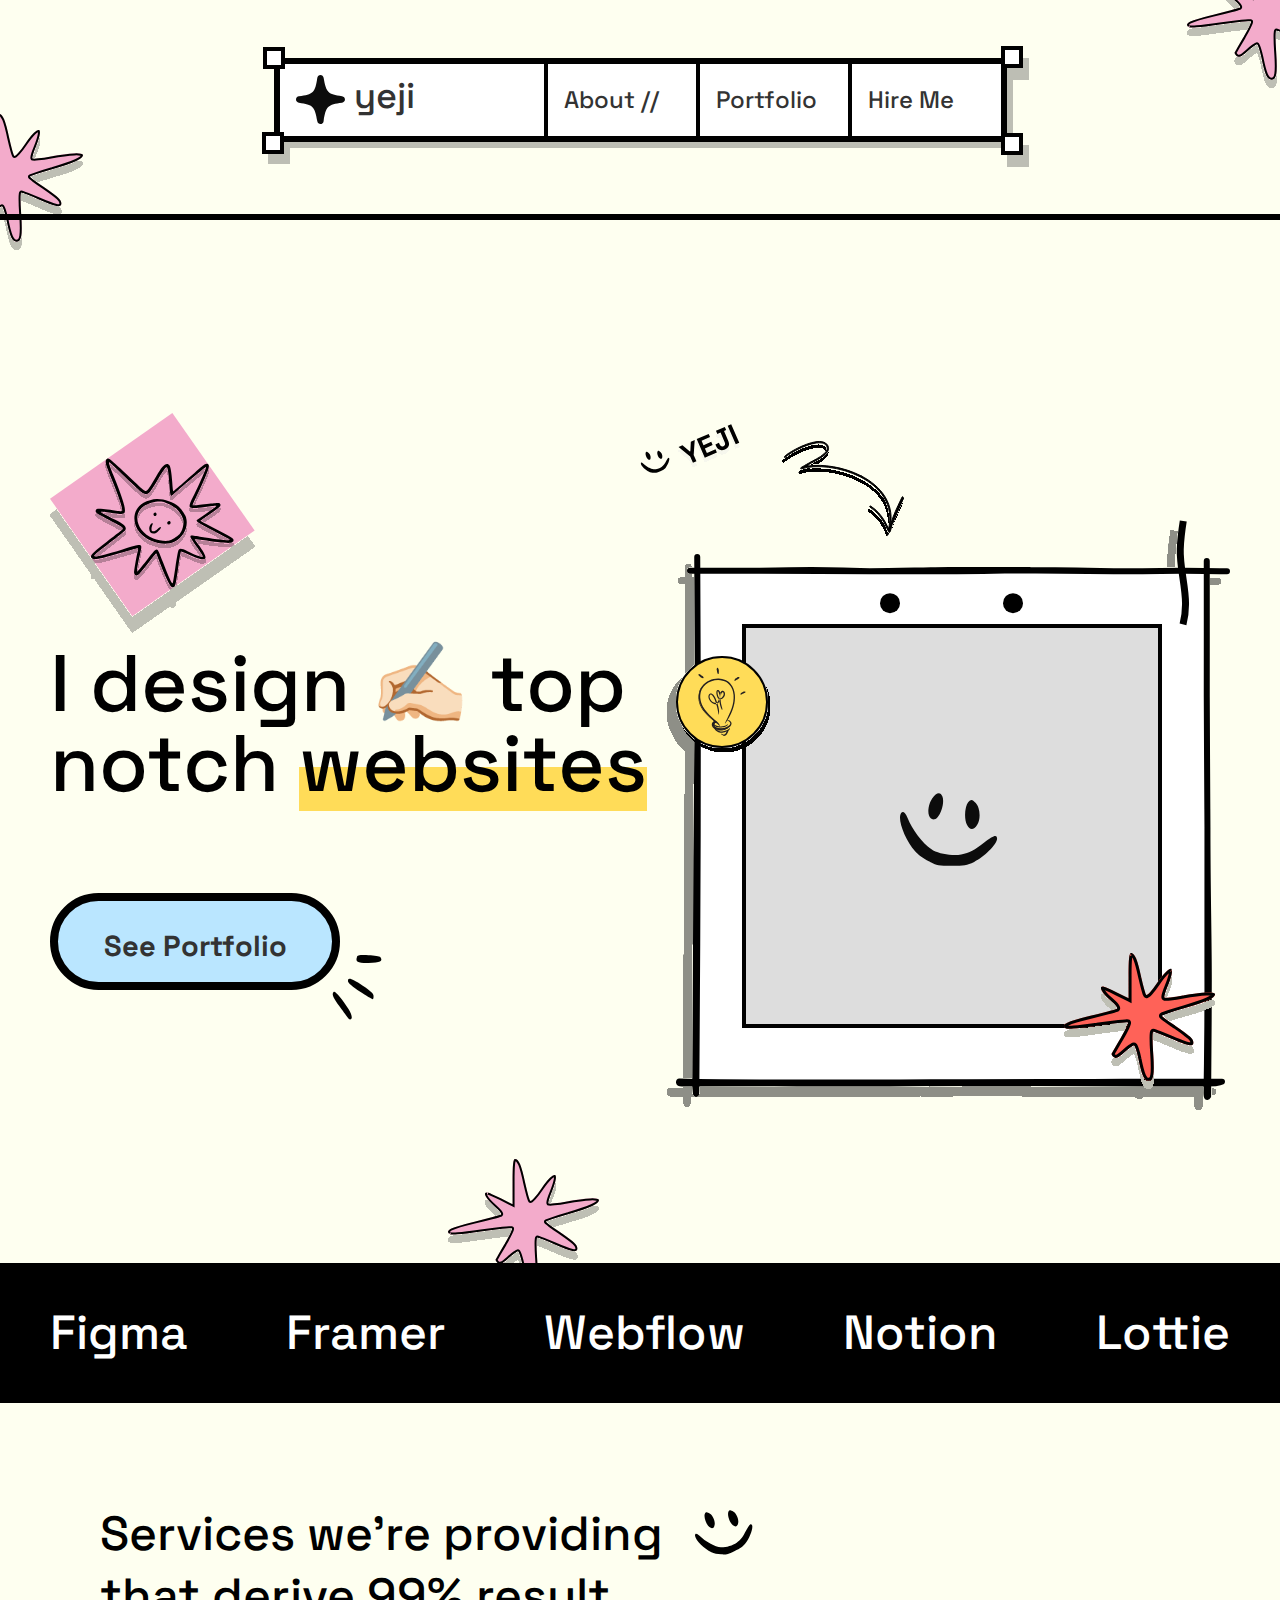
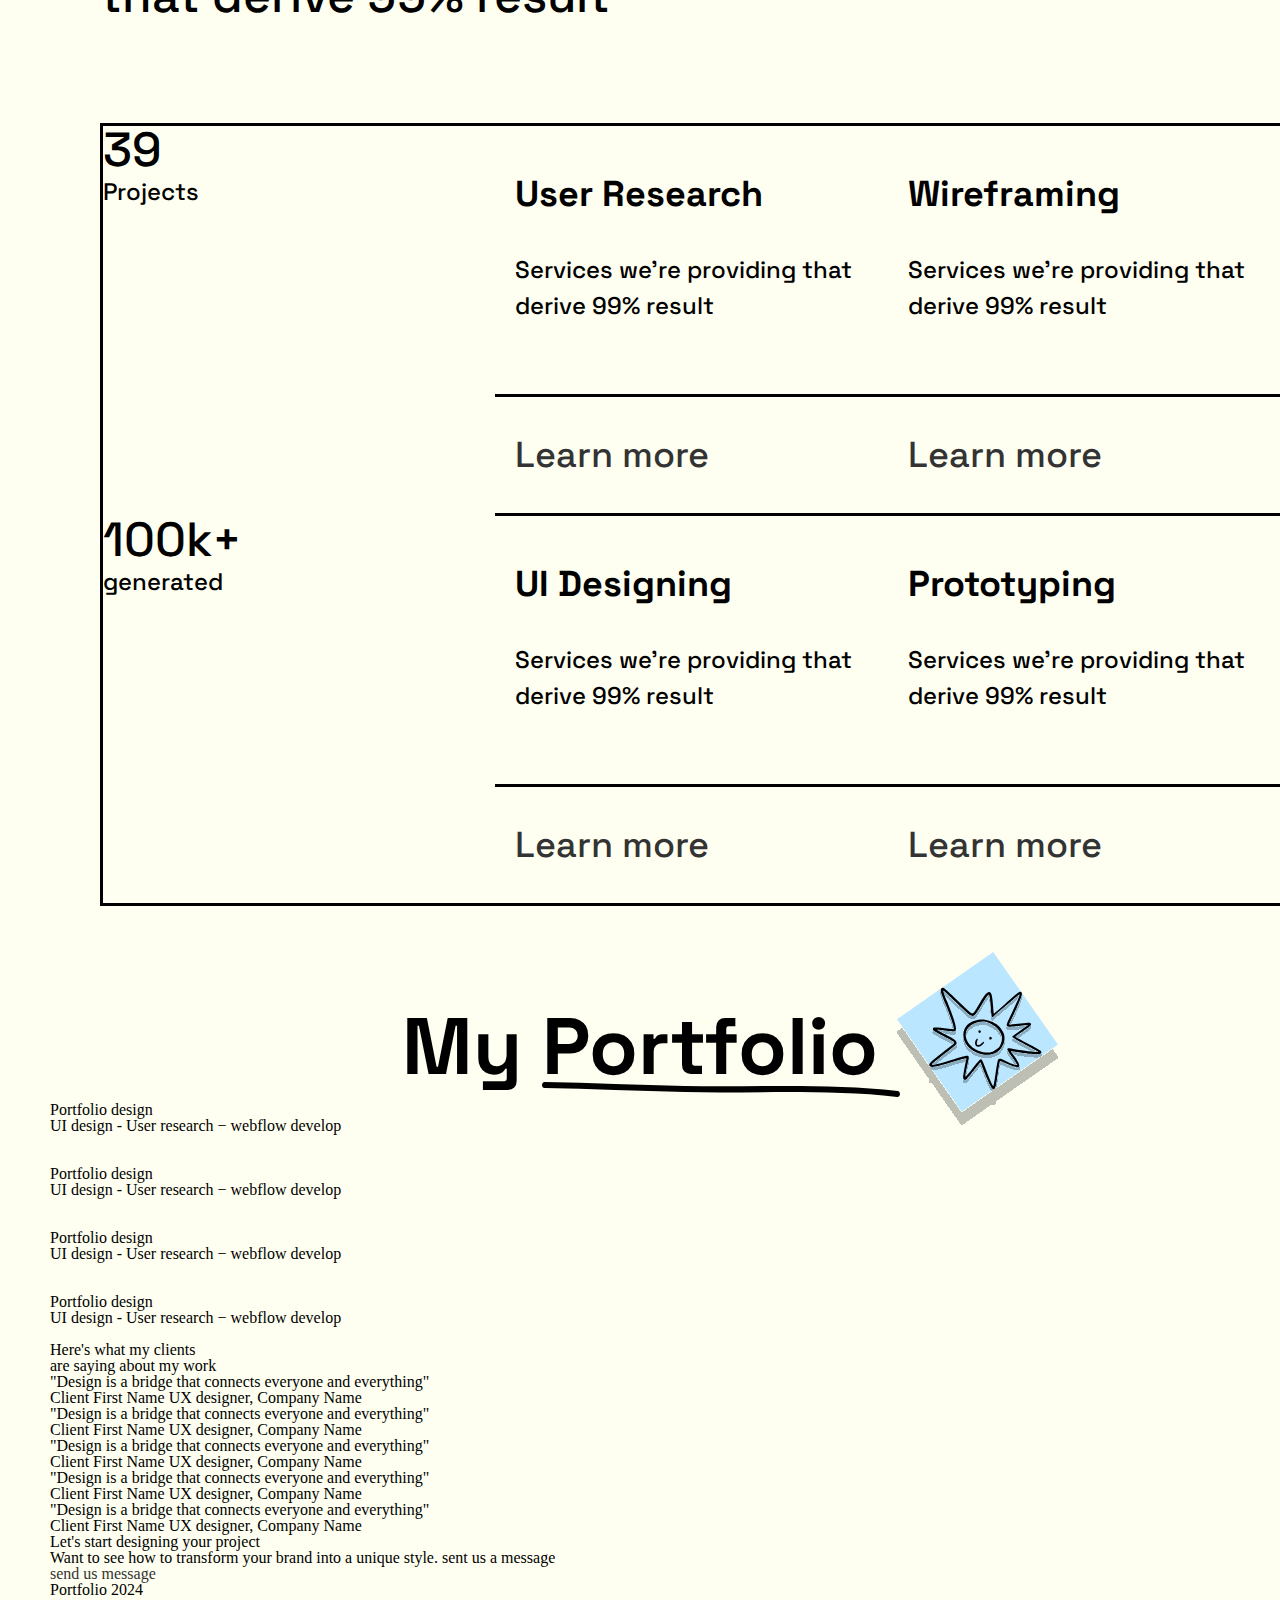
==== commit 33176ea3: "2024-03-28" ====
--- a/index.html
+++ b/index.html
@@ -459,35 +459,43 @@
         <section>
           <div class="inner">
             <h2>Services we're providing<br />that derive 99&#37; result</h2>
-            <div>
-              <div><span>39</span>Projects</div>
-              <div><span>100k&#43;</span>generated</div>
-              <div>
+            <div class="box">
+              <div class="item item1">
+                <p><span>39</span>Projects</p>
+              </div>
+              <div class="item item2">
+                <p><span>100k+</span>generated</p>
+              </div>
+              <div class="item item3">
                 <h3>User Research</h3>
-                <p>Services we're providing that derve 99&#37; result</p>
+                <p>Services we're providing that derive 99% result</p>
                 <a href="#">Learn more</a>
               </div>
-              <div>
+              <div class="item item4">
                 <h3>Wireframing</h3>
-                <p>Services we're providing that derve 99&#37; result</p>
+                <p>Services we're providing that derive 99% result</p>
                 <a href="#">Learn more</a>
               </div>
-              <div>
-                <h3>UI Designing</h3>
-                <p>Services we're providing that derve 99&#37; result</p>
-                <a href="#">Learn more</a>
+              <div class="item item5">
+                <div>
+                  <h3>UI Designing</h3>
+                  <p>Services we're providing that derive 99% result</p>
+                  <a href="#">Learn more</a>
+                </div>
               </div>
-              <div>
-                <h3>Prototyping</h3>
-                <p>Services we're providing that derve 99&#37; result</p>
-                <a href="#">Learn more</a>
+              <div class="item item6">
+                <div>
+                  <h3>Prototyping</h3>
+                  <p>Services we're providing that derive 99% result</p>
+                  <a href="#">Learn more</a>
+                </div>
               </div>
             </div>
           </div>
         </section>
         <section>
           <div class="mw inner">
-            <h2>My Portfolio</h2>
+            <h2>My <span>Portfolio</span></h2>
             <ul>
               <li>
                 <div><img src="" alt="" /></div>
--- a/css/common.css
+++ b/css/common.css
@@ -250,16 +250,22 @@
   left: -36px;
 }
 main section:nth-of-type(1) .right > svg:hover {
-  animation: bell 0.5s infinite;
+  animation: bell 0.7s;
 }
 @keyframes bell {
   0%,
-  50%,
+  20%,
+  40%,
+  60%,
+  80%,
   100% {
     transform: rotate(3deg);
   }
-  25%,
-  75% {
+  10%,
+  30%,
+  50%,
+  70%,
+  90% {
     transform: rotate(-3deg);
   }
 }
@@ -298,15 +304,99 @@
   top: 0;
   right: -100px;
 }
-main section:nth-of-type(3) > div > div {
-  display: grid;
-}
-main section:nth-of-type(3) > div > div > * {
-  border: 1px solid red;
+main section:nth-of-type(3) .box {
+  display: flex;
+  flex-wrap: wrap;
+  border: 3px solid var(--black);
+  border-right: 0;
+}
+main section:nth-of-type(3) .item {
+  width: 33.33%;
+}
+main section:nth-of-type(3) .item1,
+main section:nth-of-type(3) .item2 {
+}
+main section:nth-of-type(3) .item1 {
+  order: 1;
+}
+main section:nth-of-type(3) .item2 {
+  order: 4;
+}
+main section:nth-of-type(3) .item3 {
+  order: 2;
+}
+main section:nth-of-type(3) .item4 {
+  order: 3;
+}
+main section:nth-of-type(3) .item5 {
+  order: 5;
+}
+main section:nth-of-type(3) .item6 {
+  order: 6;
+}
+main section:nth-of-type(3) .item p {
+  font-family: 'space grotesk';
+  font-weight: 500;
+  font-size: 24px;
+  line-height: 1.5;
+}
+main section:nth-of-type(3) .item1 p span,
+main section:nth-of-type(3) .item2 p span {
+  display: block;
+  font-size: 48px;
+  line-height: 1;
+}
+main section:nth-of-type(3) .item h3 {
+  font-family: 'space grotesk';
+  font-weight: 700;
+  font-size: 36px;
+  padding: 50px 20px 40px 20px;
+}
+main section:nth-of-type(3) .item3 p,
+main section:nth-of-type(3) .item4 p,
+main section:nth-of-type(3) .item5 p,
+main section:nth-of-type(3) .item6 p {
+  padding: 0 20px 70px 20px;
+}
+main section:nth-of-type(3) .item a {
+  display: block;
+  font-family: 'space grotesk';
+  font-weight: 500;
+  font-size: 36px;
+  border-top: 3px solid var(--black);
+  border-bottom: 3px solid var(--black);
+  padding: 40px 20px;
+}
+main section:nth-of-type(3) .item5 a,
+main section:nth-of-type(3) .item6 a {
+  border-bottom: 0;
 }
 
 main section:nth-of-type(4) {
 }
+main section:nth-of-type(4) h2 {
+  text-align: center;
+  font-family: 'space grotesk';
+  font-weight: 700;
+  font-size: 80px;
+}
+main section:nth-of-type(4) h2 span {
+  position: relative;
+}
+
+main section:nth-of-type(4) h2 span::before {
+  content: url('../img/Vector-3.svg');
+  position: absolute;
+  left: 0;
+  bottom: -12px;
+}
+main section:nth-of-type(4) h2 span::after {
+  content: url('../img/Frame\ 95473.svg');
+  position: absolute;
+  right: -180px;
+  bottom: -40px;
+}
+
 main section:nth-of-type(5) {
 }
 main section:nth-of-type(6) {
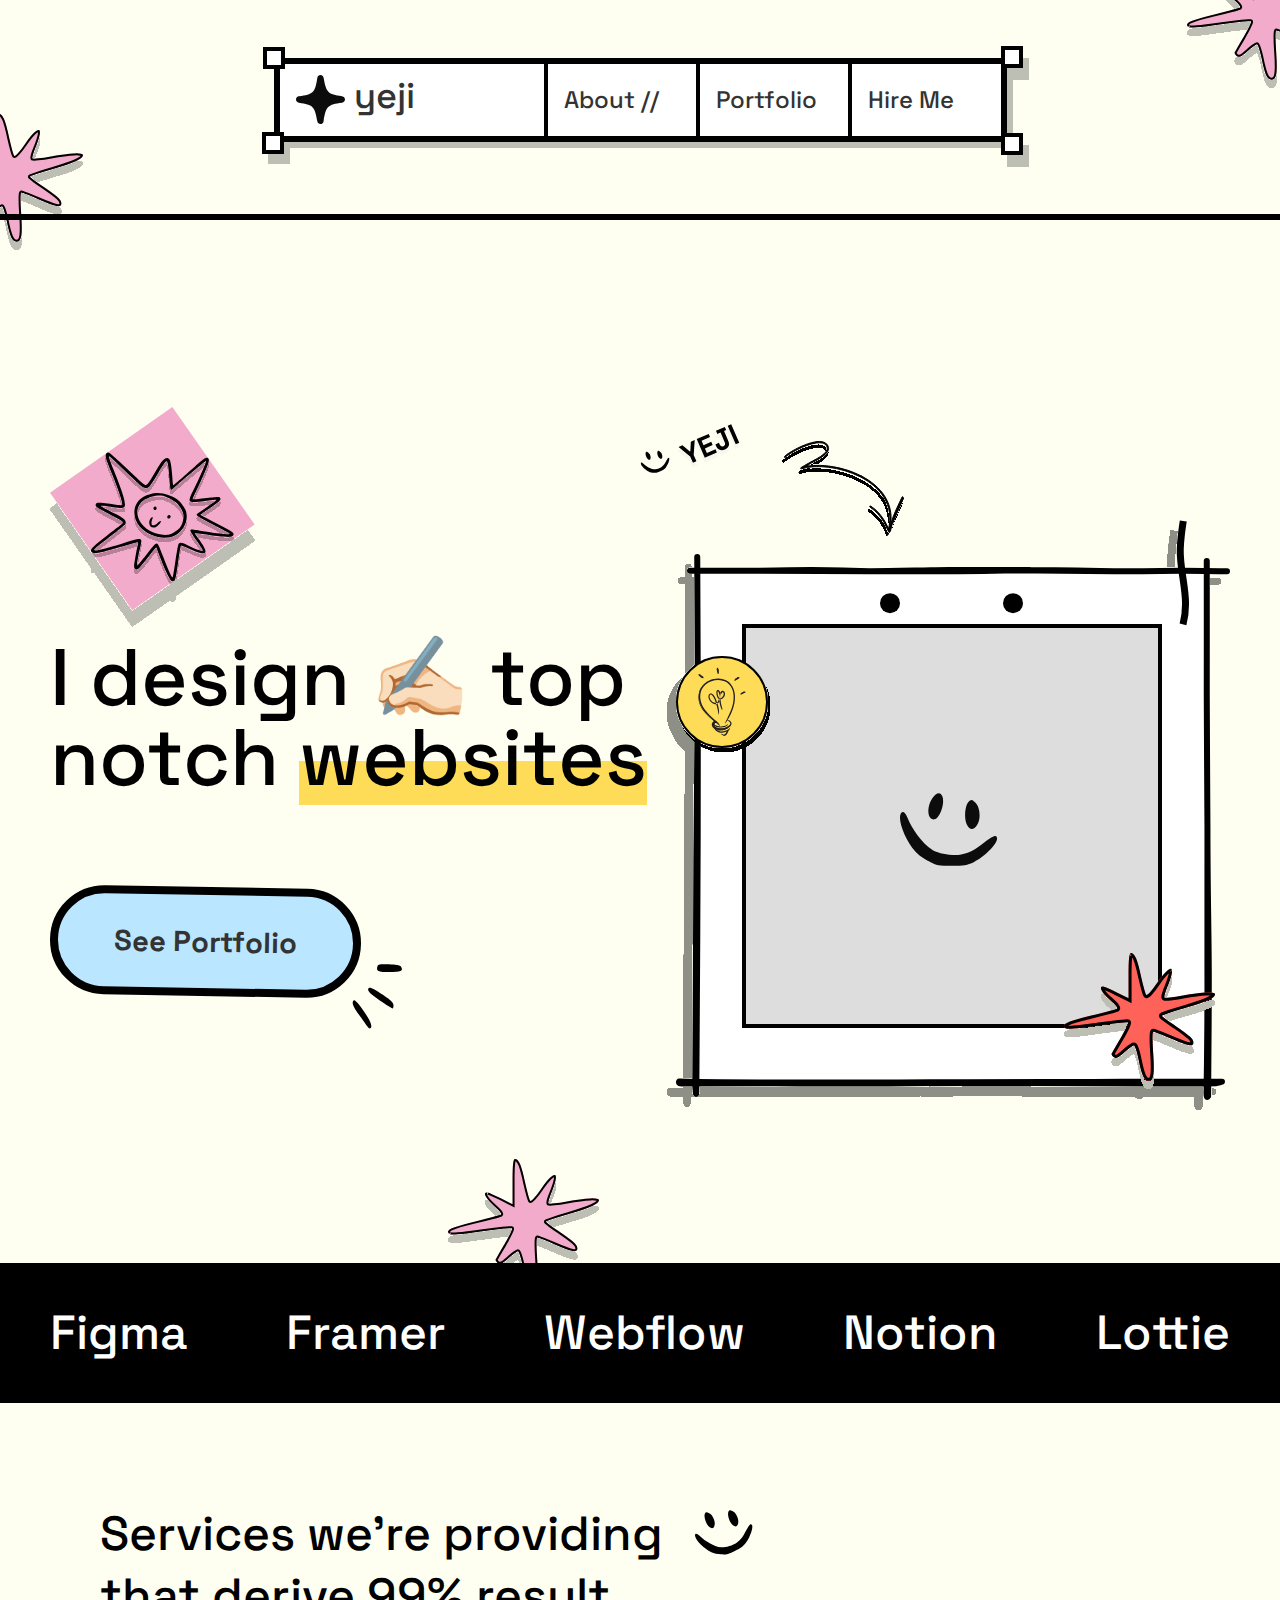
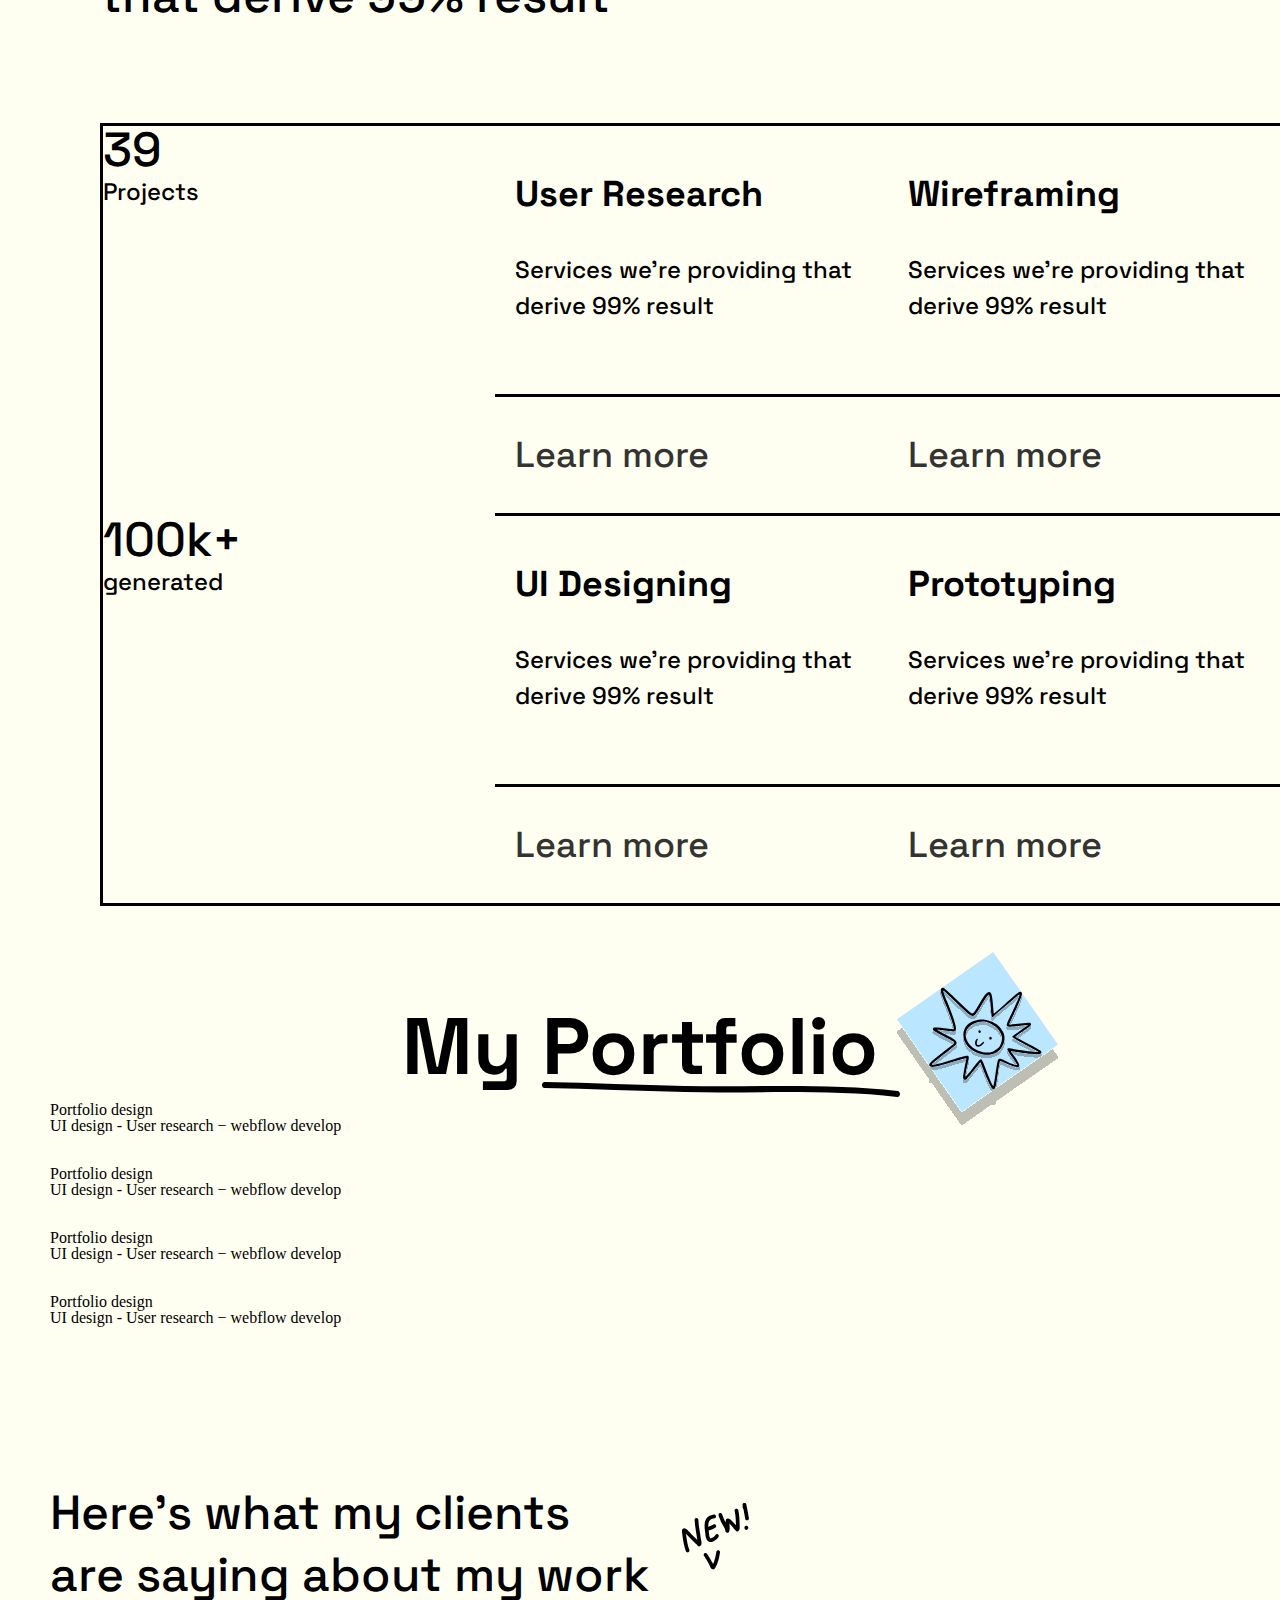
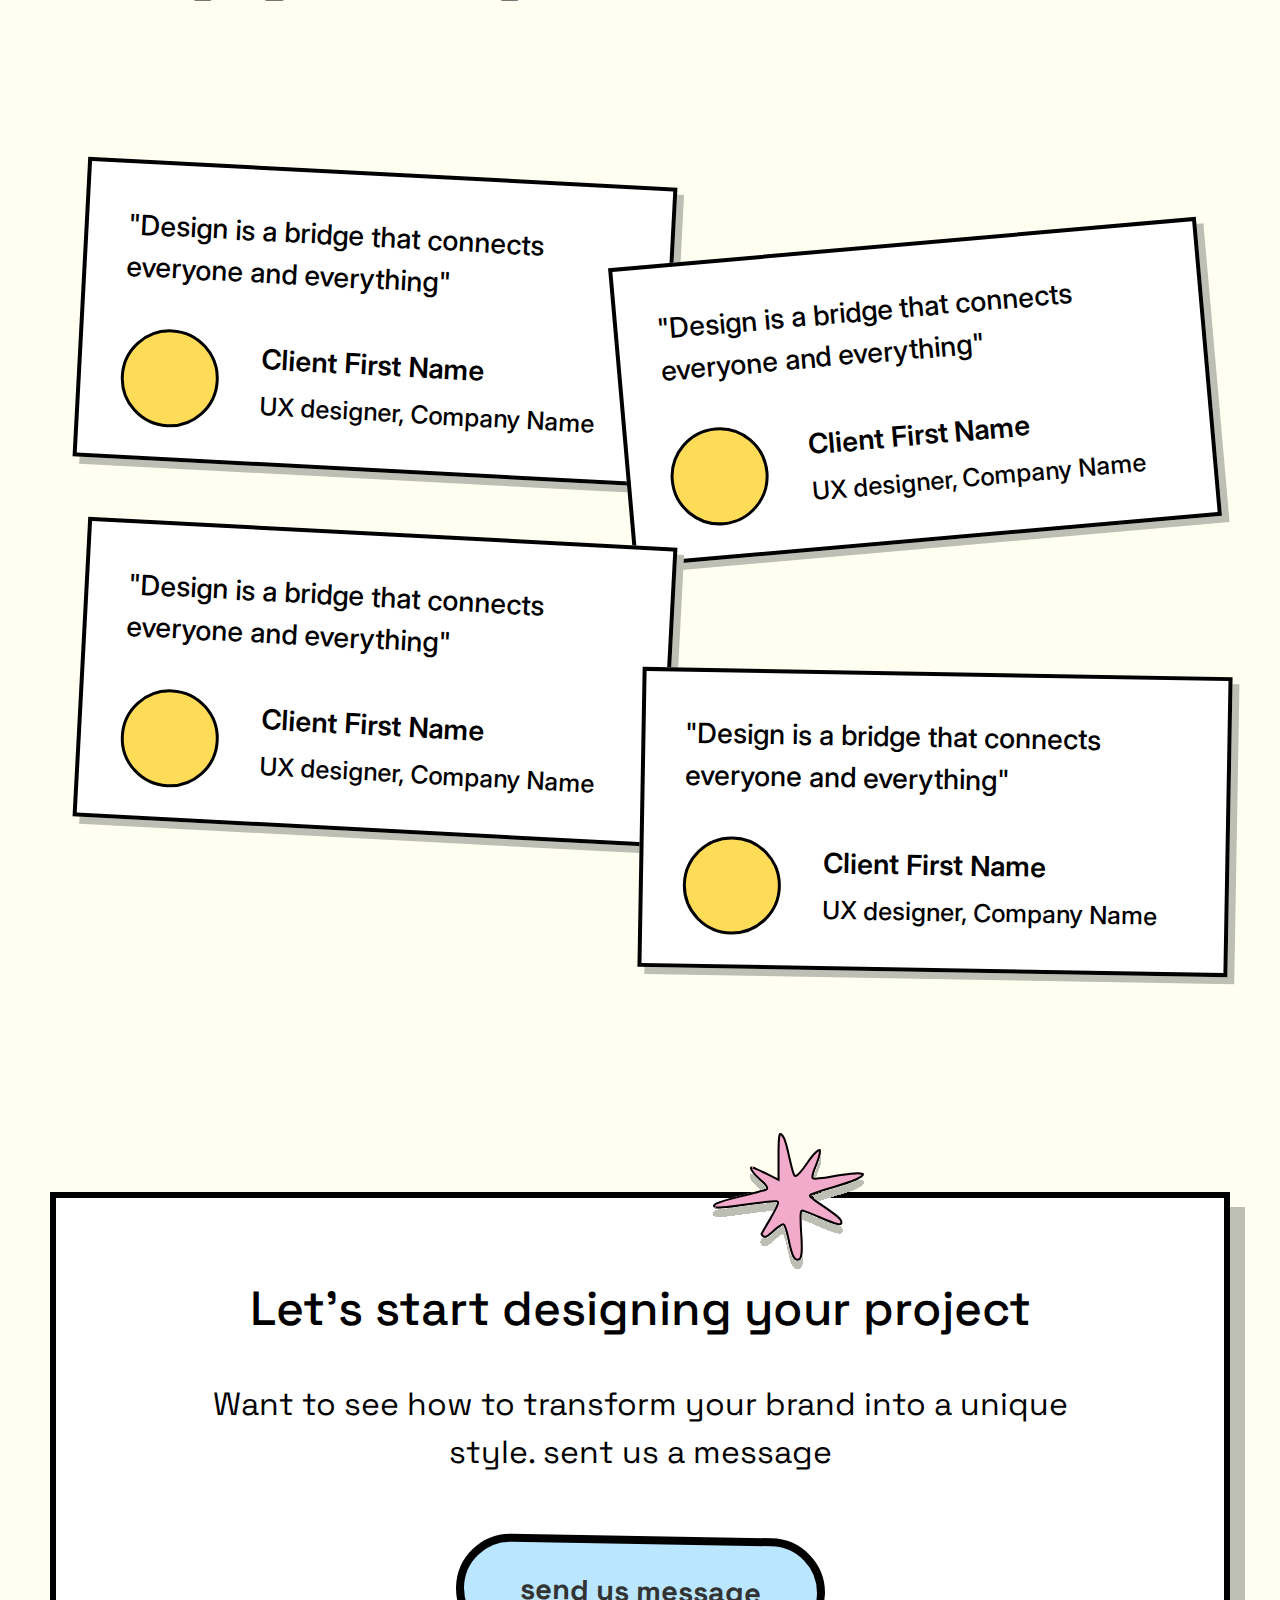
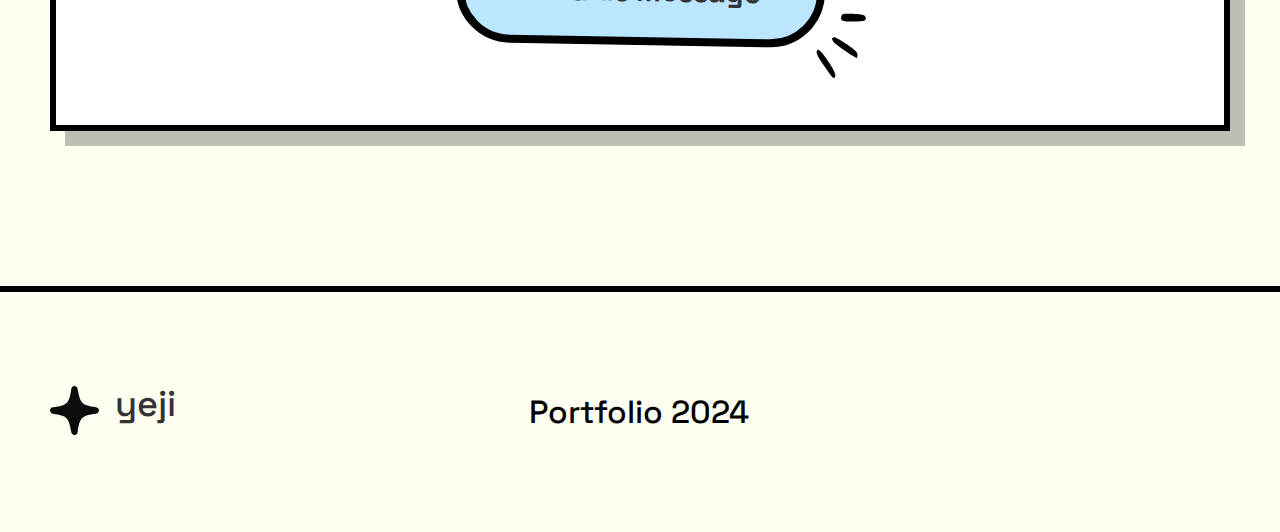
==== commit 786e8164: "2024-03-29" ====
--- a/index.html
+++ b/index.html
@@ -6,6 +6,13 @@
     <meta name="viewport" content="width=device-width, initial-scale=1.0" />
     <title>설예지</title>
     <link rel="stylesheet" href="./css/my_reset.css" />
+    <link
+      rel="stylesheet"
+      href="https://cdnjs.cloudflare.com/ajax/libs/font-awesome/6.5.1/css/all.min.css"
+      integrity="sha512-DTOQO9RWCH3ppGqcWaEA1BIZOC6xxalwEsw9c2QQeAIftl+Vegovlnee1c9QX4TctnWMn13TZye+giMm8e2LwA=="
+      crossorigin="anonymous"
+      referrerpolicy="no-referrer"
+    />
     <link rel="stylesheet" href="./css/common.css" />
     <script src="./js/common.js"></script>
   </head>
@@ -565,15 +572,6 @@
                     <span>UX designer, Company Name</span>
                   </p>
                 </li>
-                <li>
-                  <p>
-                    "Design is a bridge that connects everyone and everything"
-                  </p>
-                  <p>
-                    <strong>Client First Name</strong>
-                    <span>UX designer, Company Name</span>
-                  </p>
-                </li>
               </ul>
             </div>
           </div>
@@ -591,10 +589,12 @@
       </main>
       <footer>
         <div class="mw inner">
-          <h1><a href="/"></a></h1>
+          <h1><a href="/">yeji</a></h1>
           <p>Portfolio 2024</p>
           <div>
-            <a href="#"><img src="" alt="" /></a>
+            <a href="#"><i class="fa-brands fa-github"></i></a>
+            <a href="#"><i class="fa-solid fa-gift"></i></a>
+            <a href="#"><i class="fa-solid fa-cake-candles"></i></a>
           </div>
         </div>
       </footer>
--- a/css/common.css
+++ b/css/common.css
@@ -1,5 +1,7 @@
 @charset 'utf-8';
 @import url('https://fonts.googleapis.com/css2?family=Space+Grotesk:wght@300..700&display=swap');
+@import url('https://fonts.googleapis.com/css2?family=Inter:wght@100..900&display=swap');
+
 :root {
   background-color: #fefff0;
 
@@ -215,18 +217,22 @@
 main section:nth-of-type(1) h2 span {
   position: relative;
 }
-main section:nth-of-type(1) .left a::before {
+main section:nth-of-type(1) .left a::before,
+main section:nth-of-type(6) a::before {
   content: url('../img/Frame\ 14.svg');
   position: absolute;
   right: -65px;
-  bottom: -85px;
+  bottom: -55px;
   width: fit-content;
 }
-main section:nth-of-type(1) .left a {
-  display: block;
+main section:nth-of-type(1) .left a,
+main section:nth-of-type(6) a {
+  /* display: block;
   width: 290px;
   height: 97px;
-  line-height: 89px;
+  line-height: 89px; */
+  display: inline-block;
+  padding: 2rem 3.5rem;
   border-radius: 100px;
   border: 8px solid var(--black);
   background-color: var(--point);
@@ -236,8 +242,10 @@
   font-size: 29px;
   position: relative;
   transition: 0.5s;
-}
-main section:nth-of-type(1) .left a:hover {
+  transform: rotate(1deg);
+}
+main section:nth-of-type(1) .left a:hover,
+main section:nth-of-type(6) a:hover {
   box-shadow: 5px 10px 0 var(--shadow);
 }
 main section:nth-of-type(1) .right {
@@ -289,7 +297,9 @@
 main section:nth-of-type(3) {
   padding: 100px 0 100px 100px;
 }
-main section:nth-of-type(3) h2 {
+main section:nth-of-type(3) h2,
+main section:nth-of-type(5) h2,
+main section:nth-of-type(6) h2 {
   font-family: 'space grotesk';
   font-weight: 500;
   font-size: 48px;
@@ -373,6 +383,7 @@
 }
 
 main section:nth-of-type(4) {
+  margin-bottom: 140px;
 }
 main section:nth-of-type(4) h2 {
   text-align: center;
@@ -398,8 +409,148 @@
 }
 
 main section:nth-of-type(5) {
-}
+  margin-bottom: 420px;
+}
+main section:nth-of-type(5) h2 {
+  position: relative;
+  margin-bottom: 165px;
+}
+main section:nth-of-type(5) h2::before {
+  content: url('../img/Group.svg');
+  position: absolute;
+  top: 50%;
+  transform: translateY(-50%);
+  right: -100px;
+}
+main section:nth-of-type(5) > div > div {
+  margin: 0 -30px 0 30px;
+}
+main section:nth-of-type(5) ul {
+  display: grid;
+  grid-template-columns: repeat(2, 1fr);
+  grid-auto-rows: 300px;
+}
+main section:nth-of-type(5) li {
+  border: 4px solid var(--black);
+  background-color: var(--white);
+  padding: 40px;
+  min-height: 300px;
+  box-shadow: 7px 7px 0 var(--shadow);
+  z-index: 10;
+}
+main section:nth-of-type(5) li:hover {
+  animation: bell 0.7s;
+}
+main section:nth-of-type(5) li:nth-of-type(1) {
+  transform: rotate(3deg);
+}
+main section:nth-of-type(5) li:nth-of-type(2) {
+  transform: rotate(-5deg);
+  margin: 70px 50px 0 -50px;
+}
+main section:nth-of-type(5) li:nth-of-type(3) {
+  transform: rotate(3deg);
+  margin-top: 60px;
+}
+main section:nth-of-type(5) li:nth-of-type(4) {
+  transform: rotate(1deg);
+  z-index: 10;
+  margin: 200px 30px 0 -30px;
+}
+main section:nth-of-type(5) li p:nth-of-type(1) {
+  font-family: 'inter';
+  font-weight: 500;
+  font-size: 28px;
+  padding-bottom: 40px;
+  line-height: 1.5;
+}
+main section:nth-of-type(5) li p:nth-of-type(2) {
+  position: relative;
+}
+main section:nth-of-type(5) li p:nth-of-type(2) > * {
+  display: block;
+  line-height: 1.8;
+  padding-left: 140px;
+}
+main section:nth-of-type(5) li p:nth-of-type(2) strong::before {
+  content: '';
+  position: absolute;
+  top: 0;
+  left: 0;
+  width: 92px;
+  height: 92px;
+  border-radius: 100%;
+  border: 3px solid var(--black);
+  background-color: var(--highlight);
+}
+main section:nth-of-type(5) li p:nth-of-type(2) strong {
+  font-family: 'inter';
+  font-weight: 600;
+  font-size: 28px;
+}
+main section:nth-of-type(5) li p:nth-of-type(2) span {
+  font-family: 'inter';
+  font-weight: 500;
+  font-size: 25px;
+}
+
 main section:nth-of-type(6) {
+  margin-bottom: 155px;
+}
+main section:nth-of-type(6) > div::before {
+  content: url('../img/Vector-2.svg');
+  position: absolute;
+  top: -65px;
+  right: 360px;
+}
+main section:nth-of-type(6) > div {
+  border: 6px solid var(--black);
+  padding: 80px 140px;
+  background-color: var(--white);
+  text-align: center;
+  box-shadow: 15px 15px 0 var(--shadow);
+  position: relative;
+}
+main section:nth-of-type(6) h2 {
+  margin-bottom: 40px;
+}
+main section:nth-of-type(6) p {
+  font-family: 'space grotesk';
+  font-weight: 400;
+  font-size: 32px;
+  line-height: 1.5;
+  margin-bottom: 60px;
 }
 
 /* footer */
+footer {
+  border-top: 6px solid var(--black);
+}
+footer > div {
+  display: flex;
+  justify-content: space-between;
+  align-items: center;
+  height: 240px;
+}
+footer h1::before {
+  content: url('../img/Vector.svg');
+  display: inline-block;
+  vertical-align: middle;
+  padding-right: 1rem;
+}
+footer h1 a,
+footer p {
+  font-family: 'space grotesk';
+  font-weight: 500;
+}
+footer h1 a {
+  font-size: 36px;
+}
+footer p {
+  font-size: 32px;
+}
+footer > div > div {
+  font-size: 40px;
+  display: flex;
+  gap: 4rem;
+}
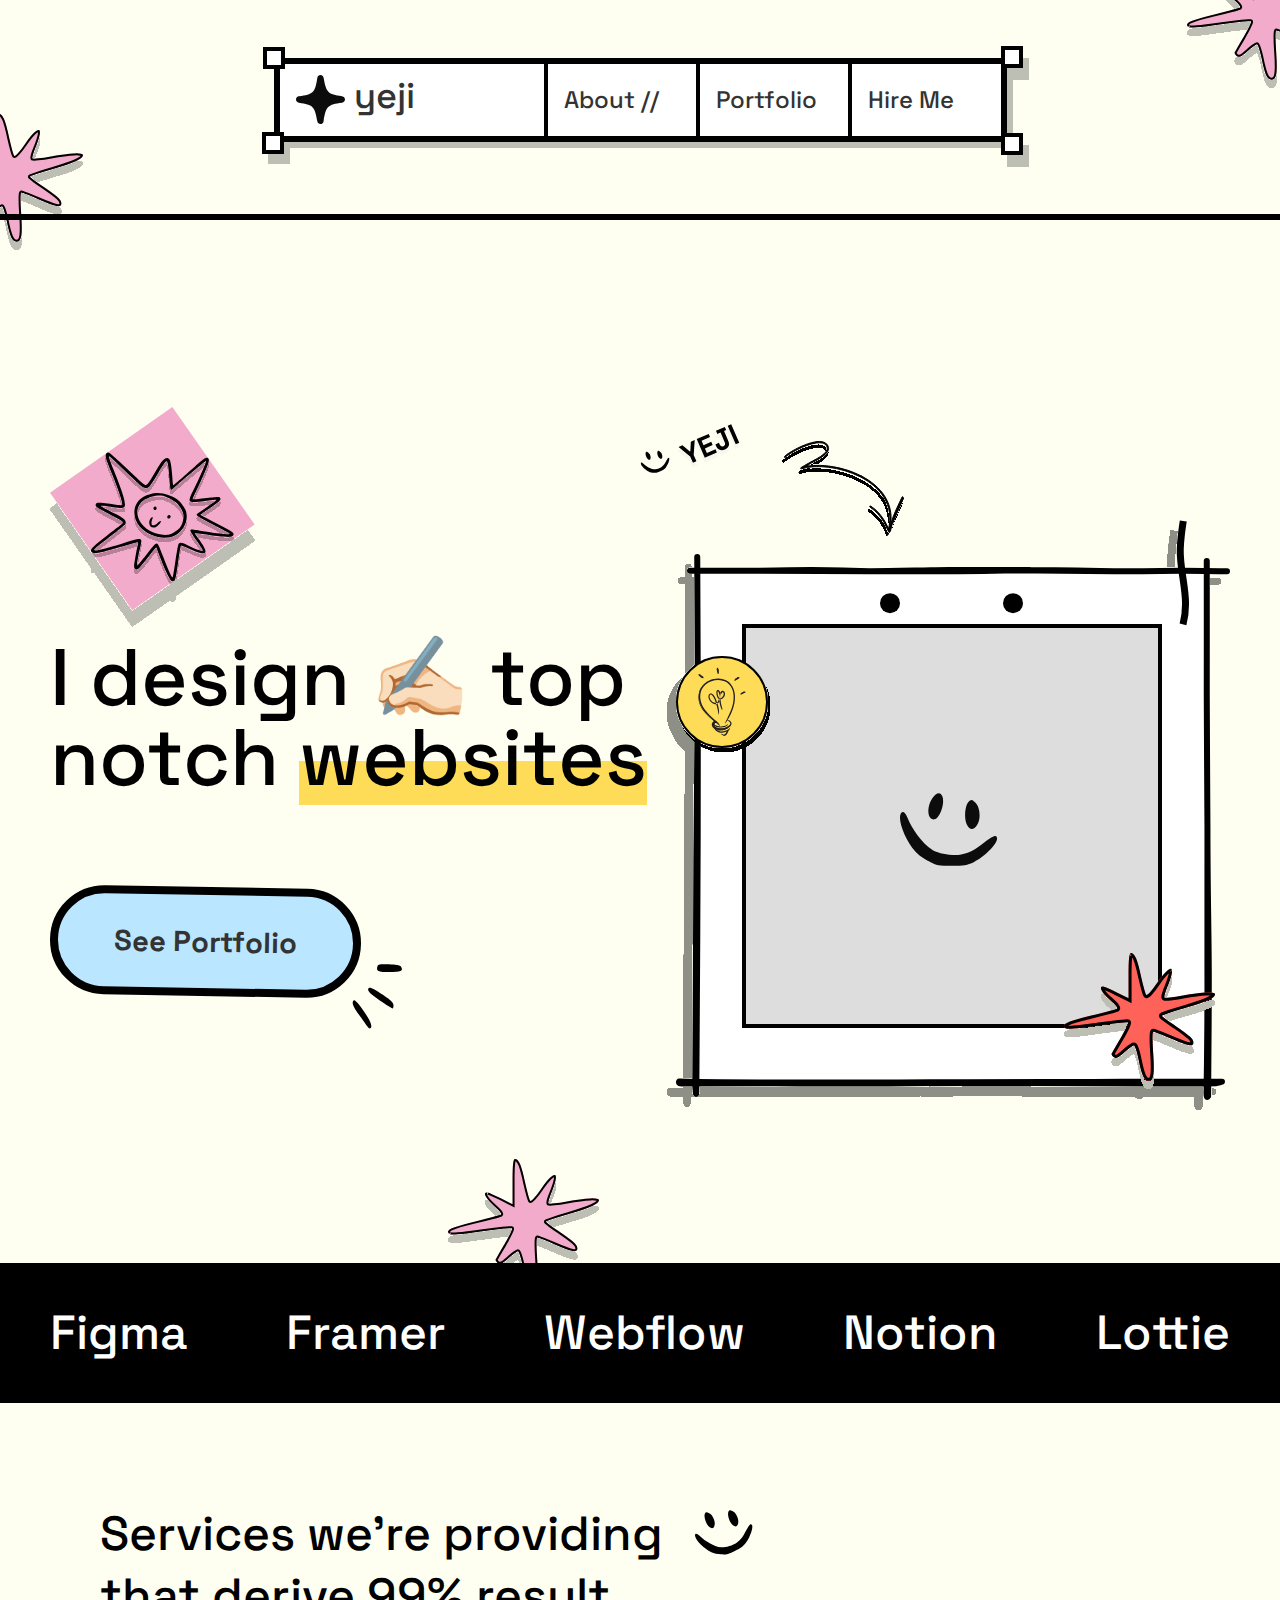
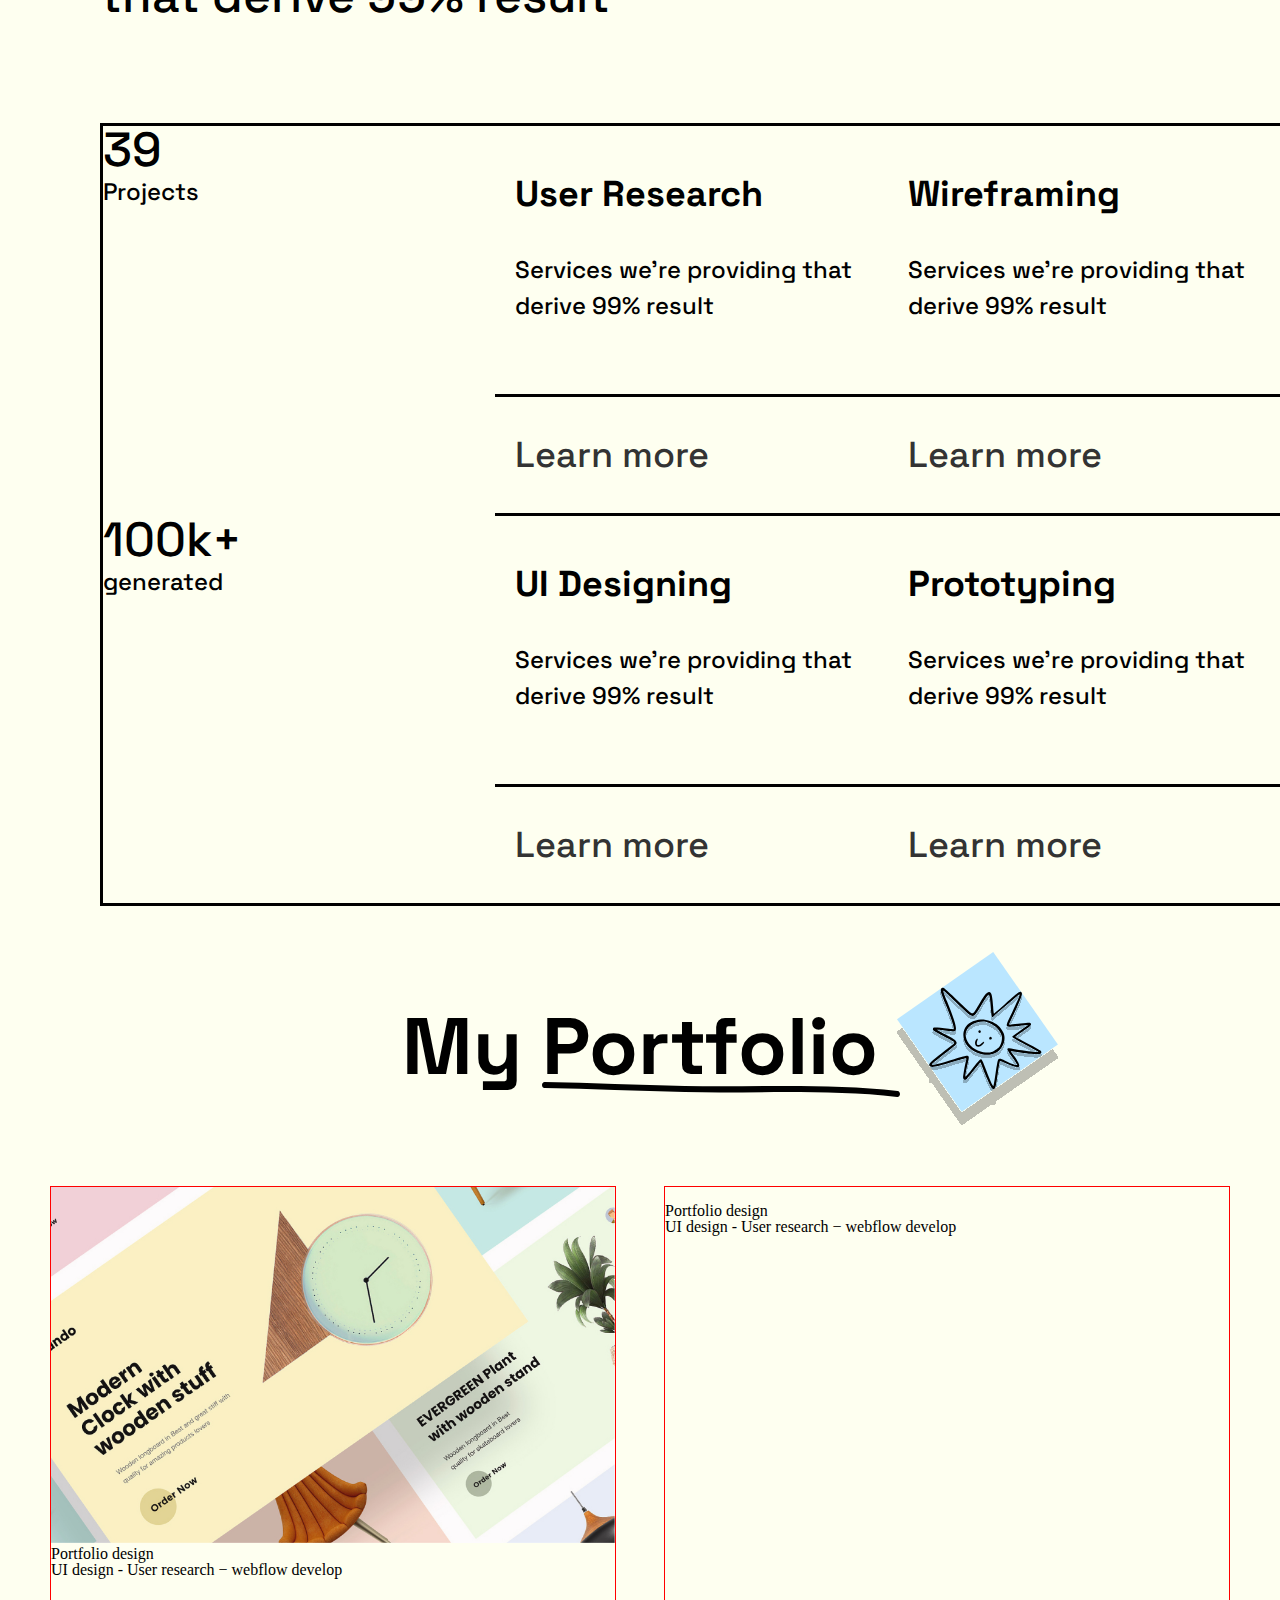
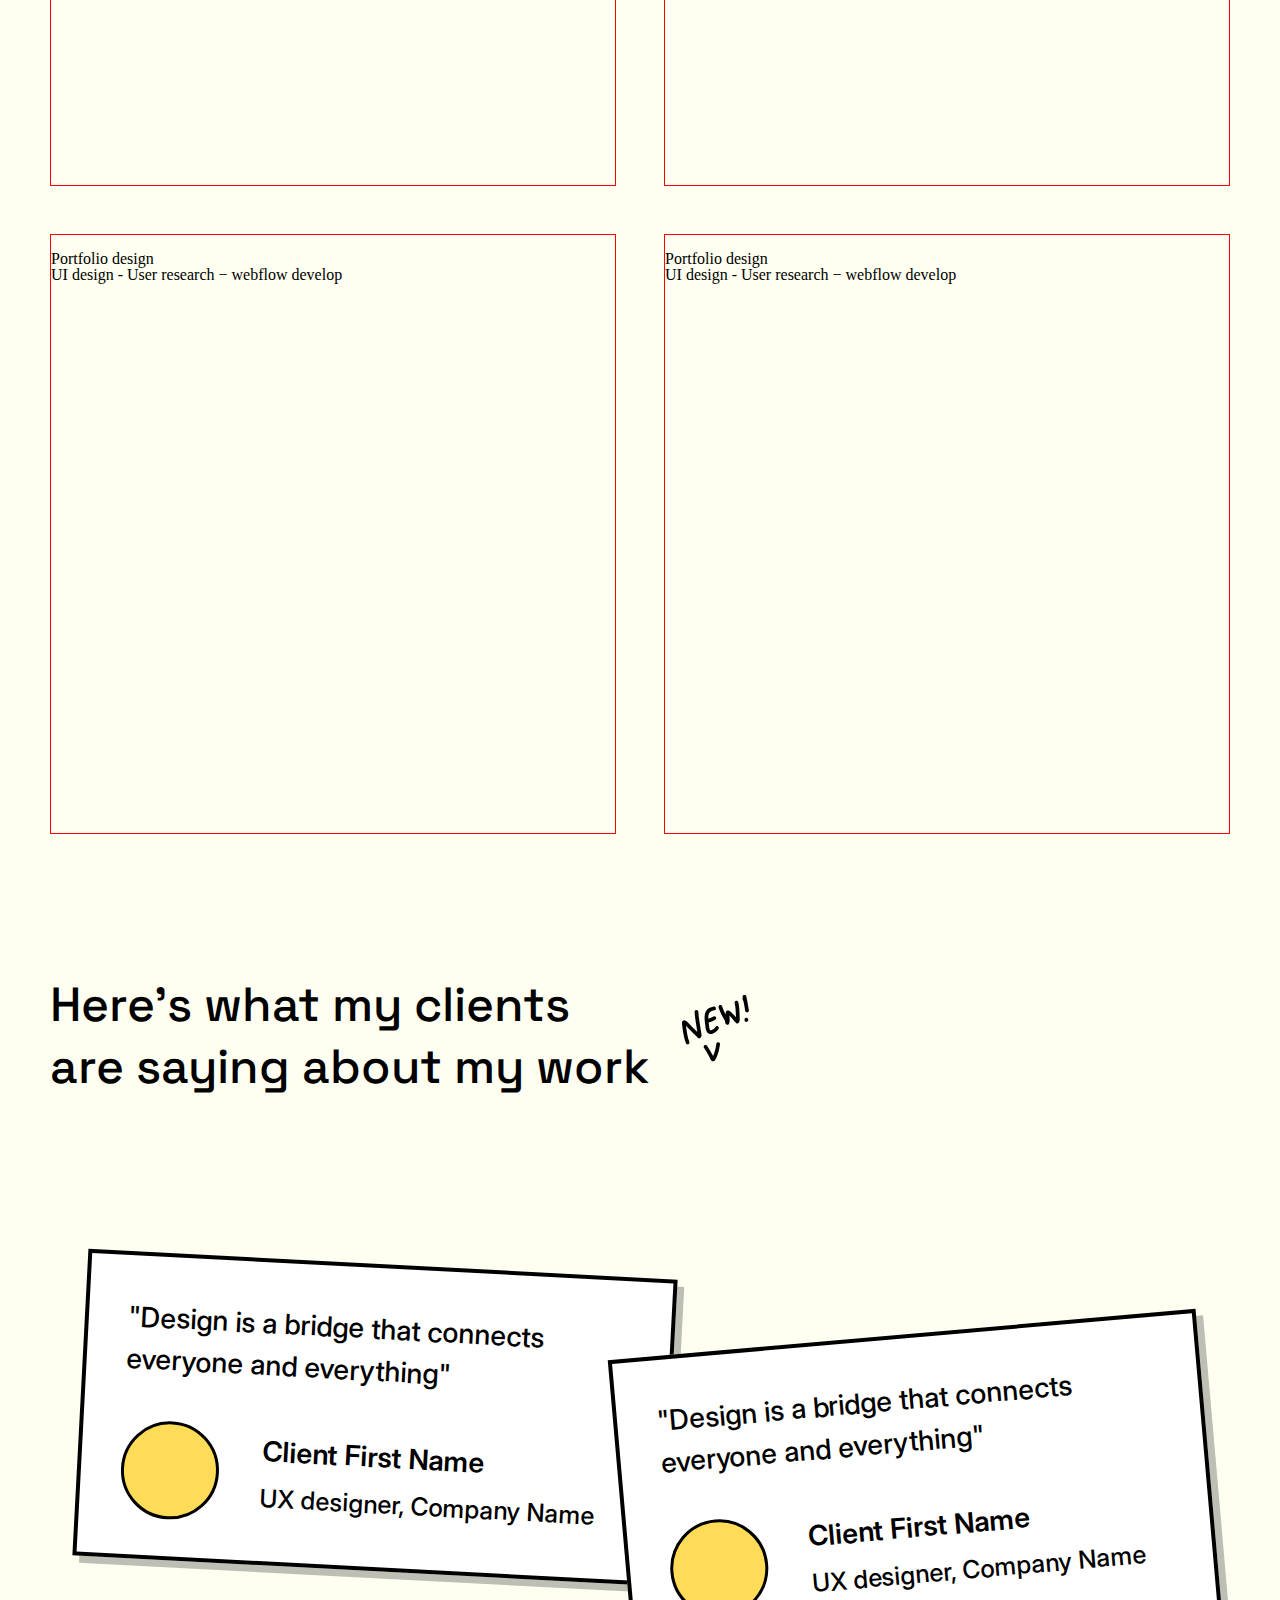
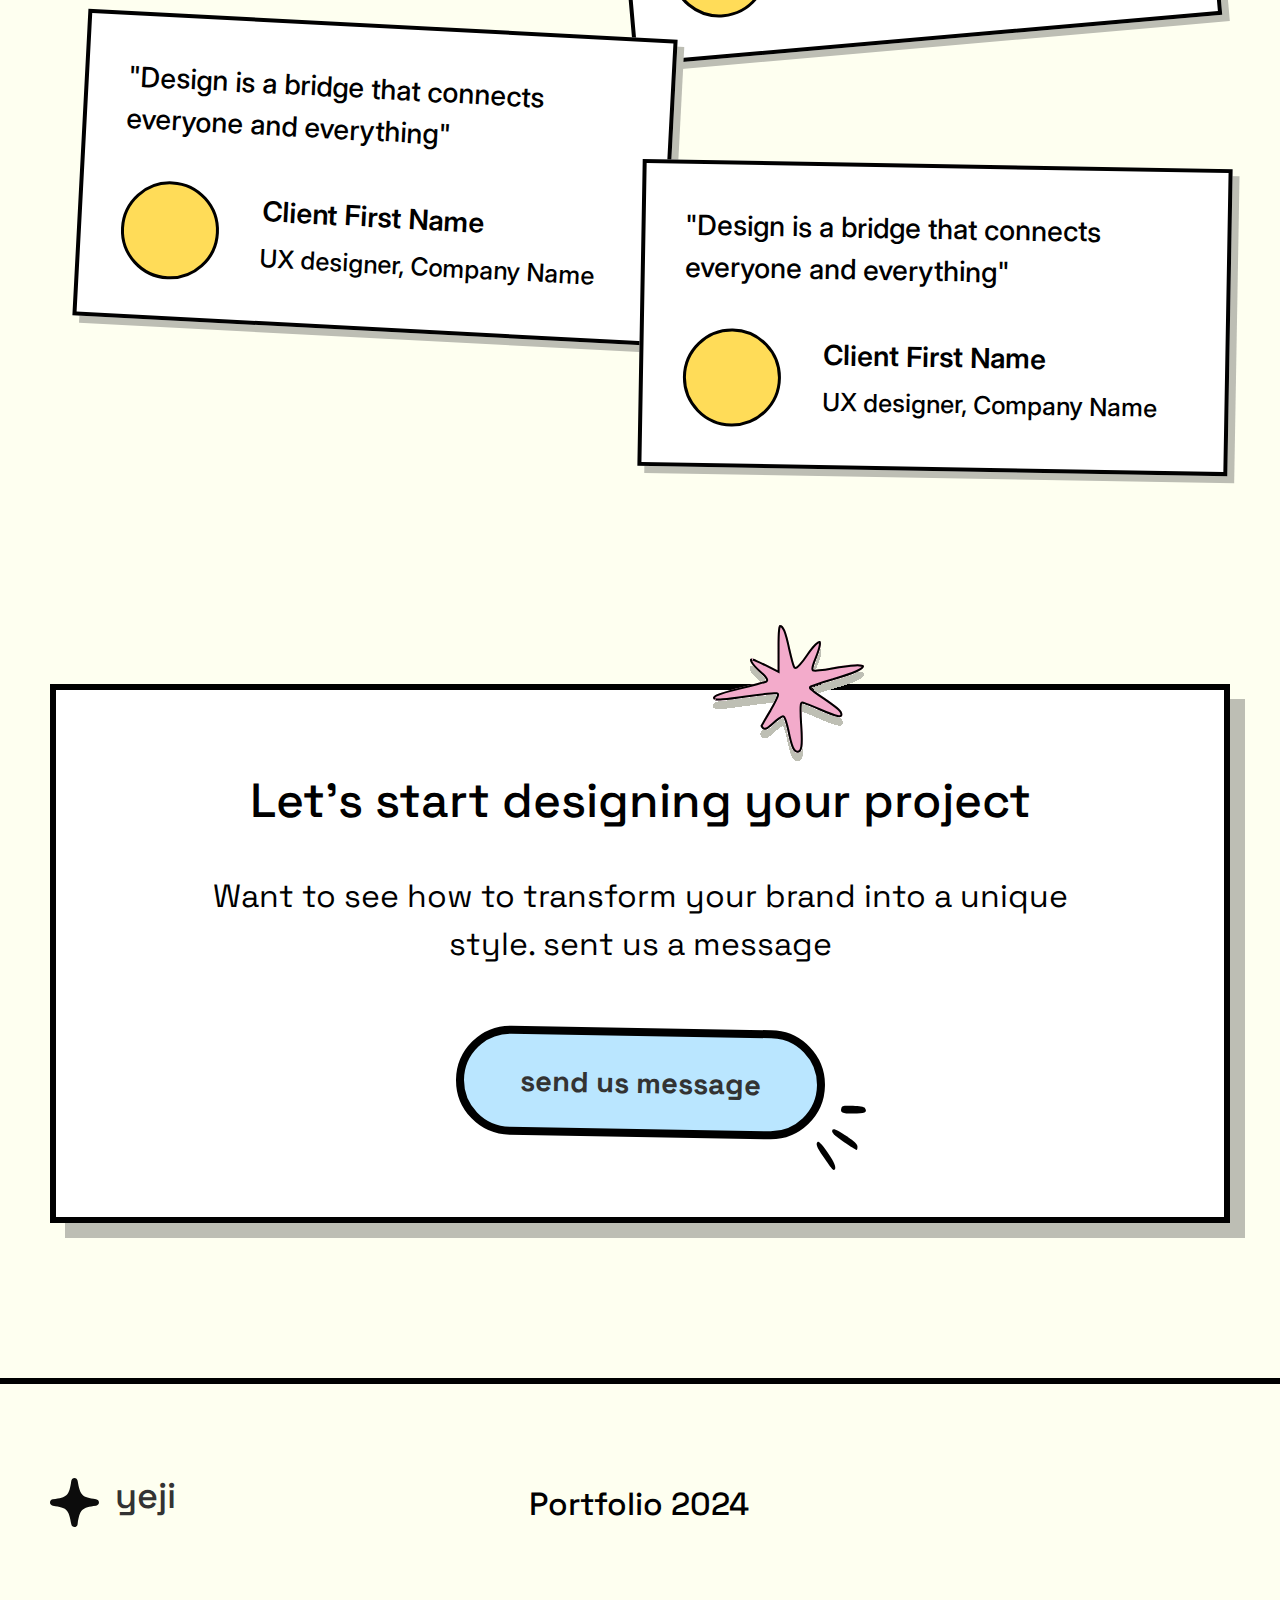
==== commit f370e604: "2024-03-29" ====
--- a/index.html
+++ b/index.html
@@ -505,7 +505,7 @@
             <h2>My <span>Portfolio</span></h2>
             <ul>
               <li>
-                <div><img src="" alt="" /></div>
+                <div><img src="./img/pic1.jpg" alt="" /></div>
                 <h3>Portfolio design</h3>
                 <p>UI design - User research &#8722; webflow develop</p>
                 <a href="#"><img src="" alt="" /></a>
--- a/css/common.css
+++ b/css/common.css
@@ -390,6 +390,7 @@
   font-family: 'space grotesk';
   font-weight: 700;
   font-size: 80px;
+  margin-bottom: 100px;
 }
 main section:nth-of-type(4) h2 span {
   position: relative;
@@ -406,6 +407,21 @@
   position: absolute;
   right: -180px;
   bottom: -40px;
+}
+main section:nth-of-type(4) ul {
+  display: grid;
+  grid-template-columns: repeat(2, 1fr);
+  grid-auto-rows: 600px;
+  gap: 3rem;
+}
+main section:nth-of-type(4) li {
+  border: 1px solid red;
+  /* background-image: url(../img/Frame.svg);
+  background-repeat: no-repeat;
+  background-position: center; */
+}
+main section:nth-of-type(4) li > div img {
+  width: 100%;
 }
 
 main section:nth-of-type(5) {
@@ -435,6 +451,7 @@
   background-color: var(--white);
   padding: 40px;
   min-height: 300px;
+  height: fit-content;
   box-shadow: 7px 7px 0 var(--shadow);
   z-index: 10;
 }
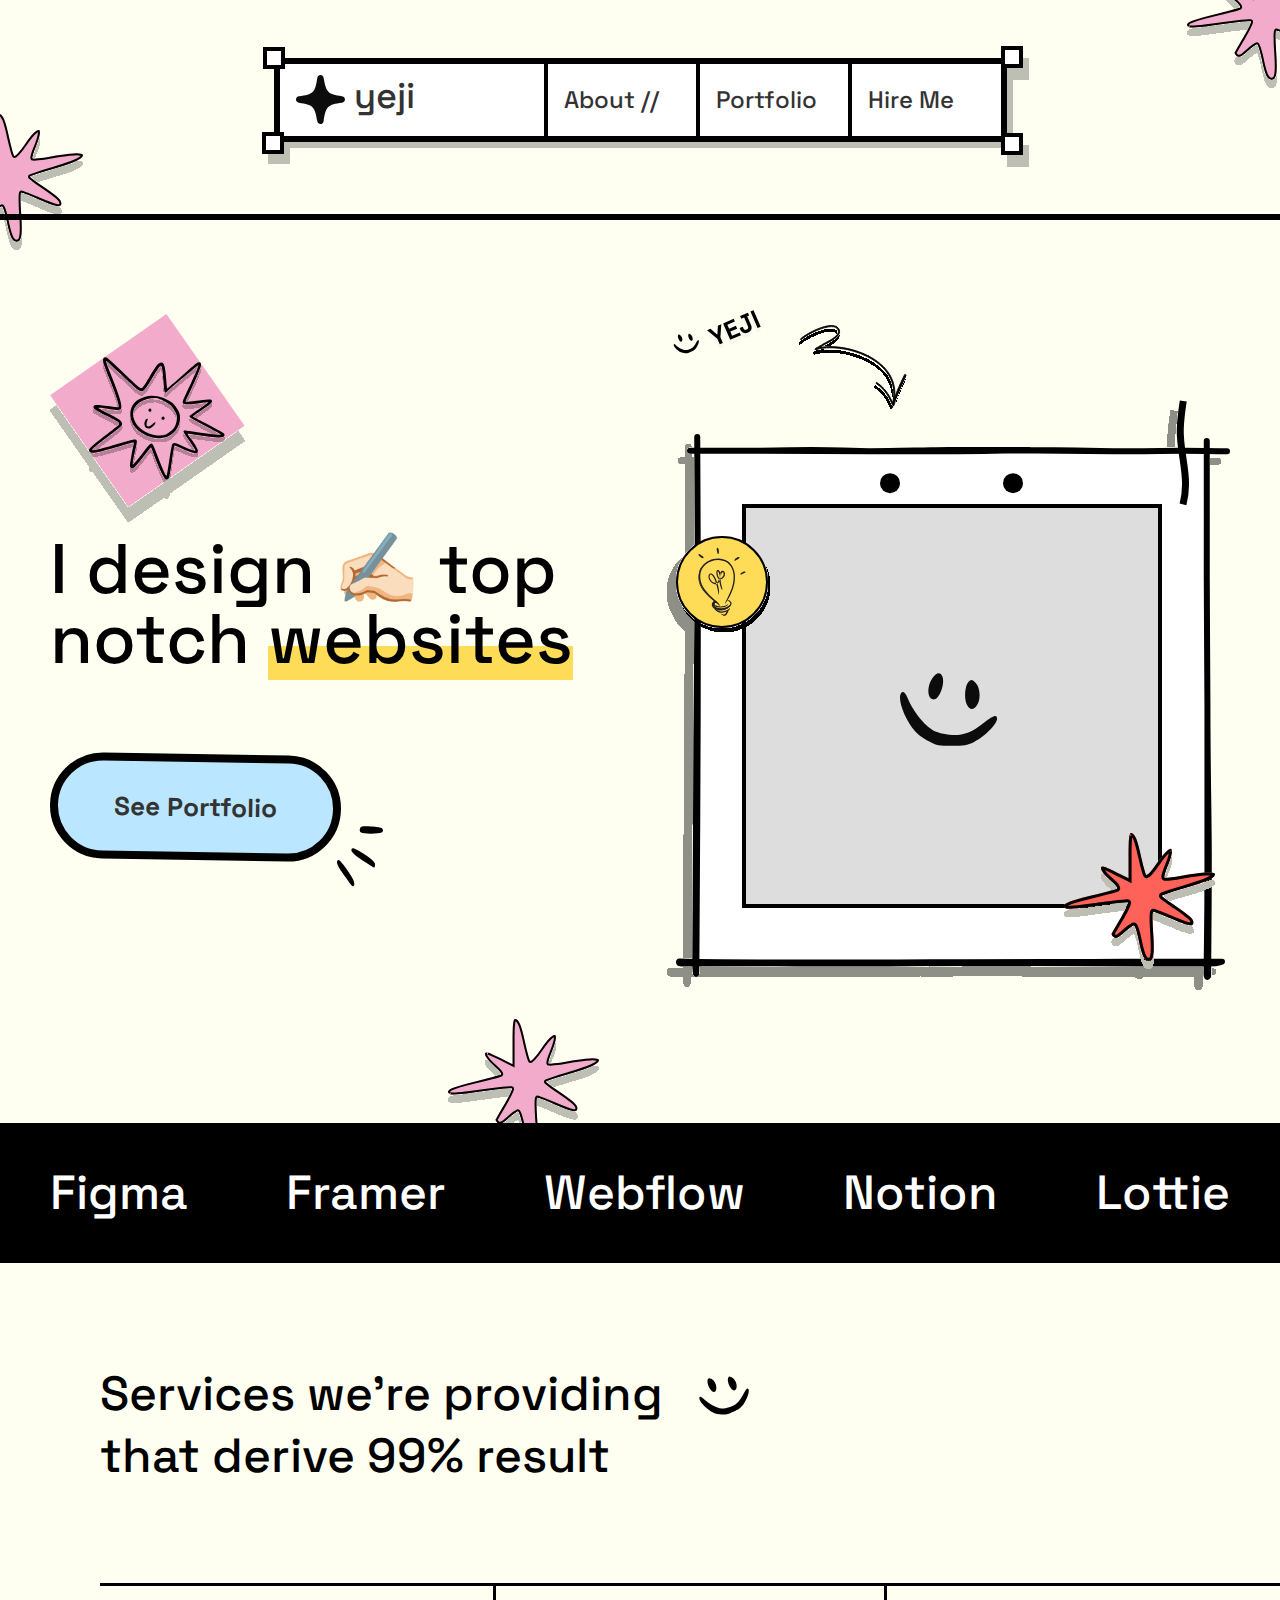
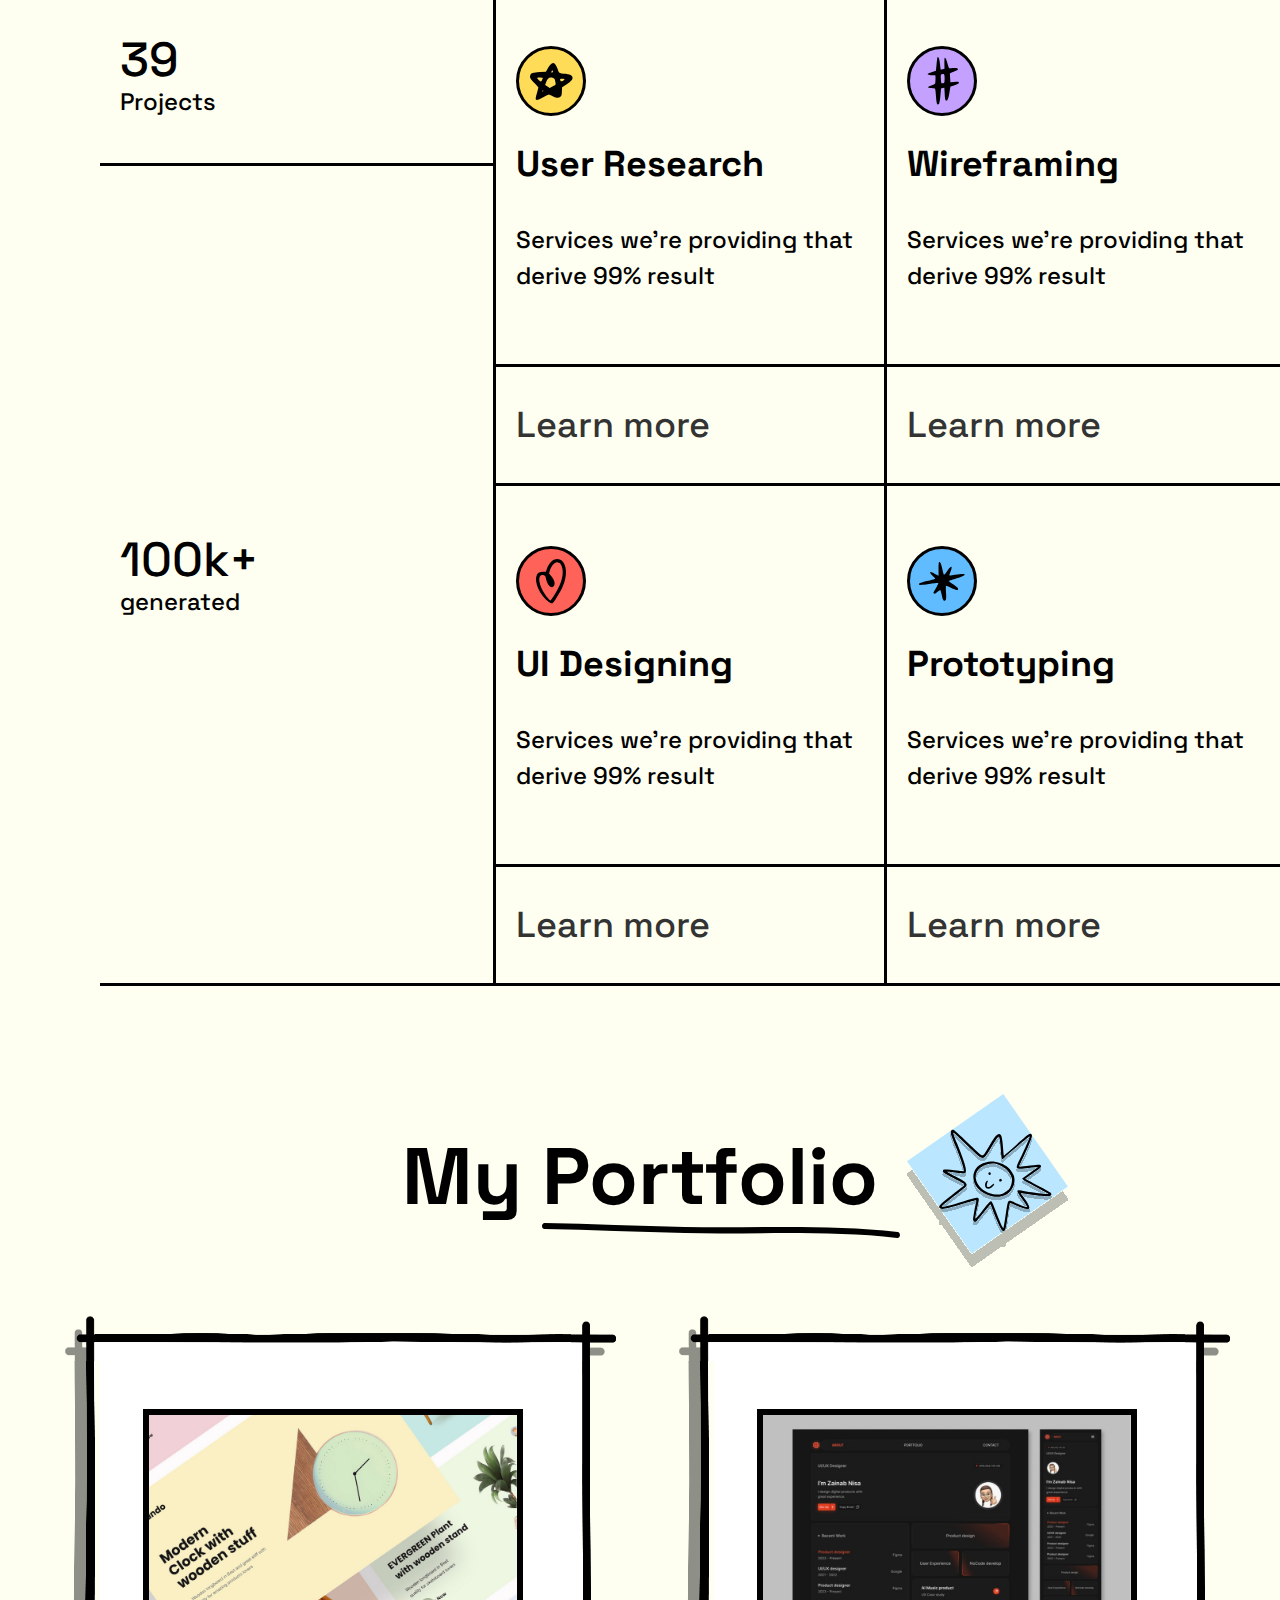
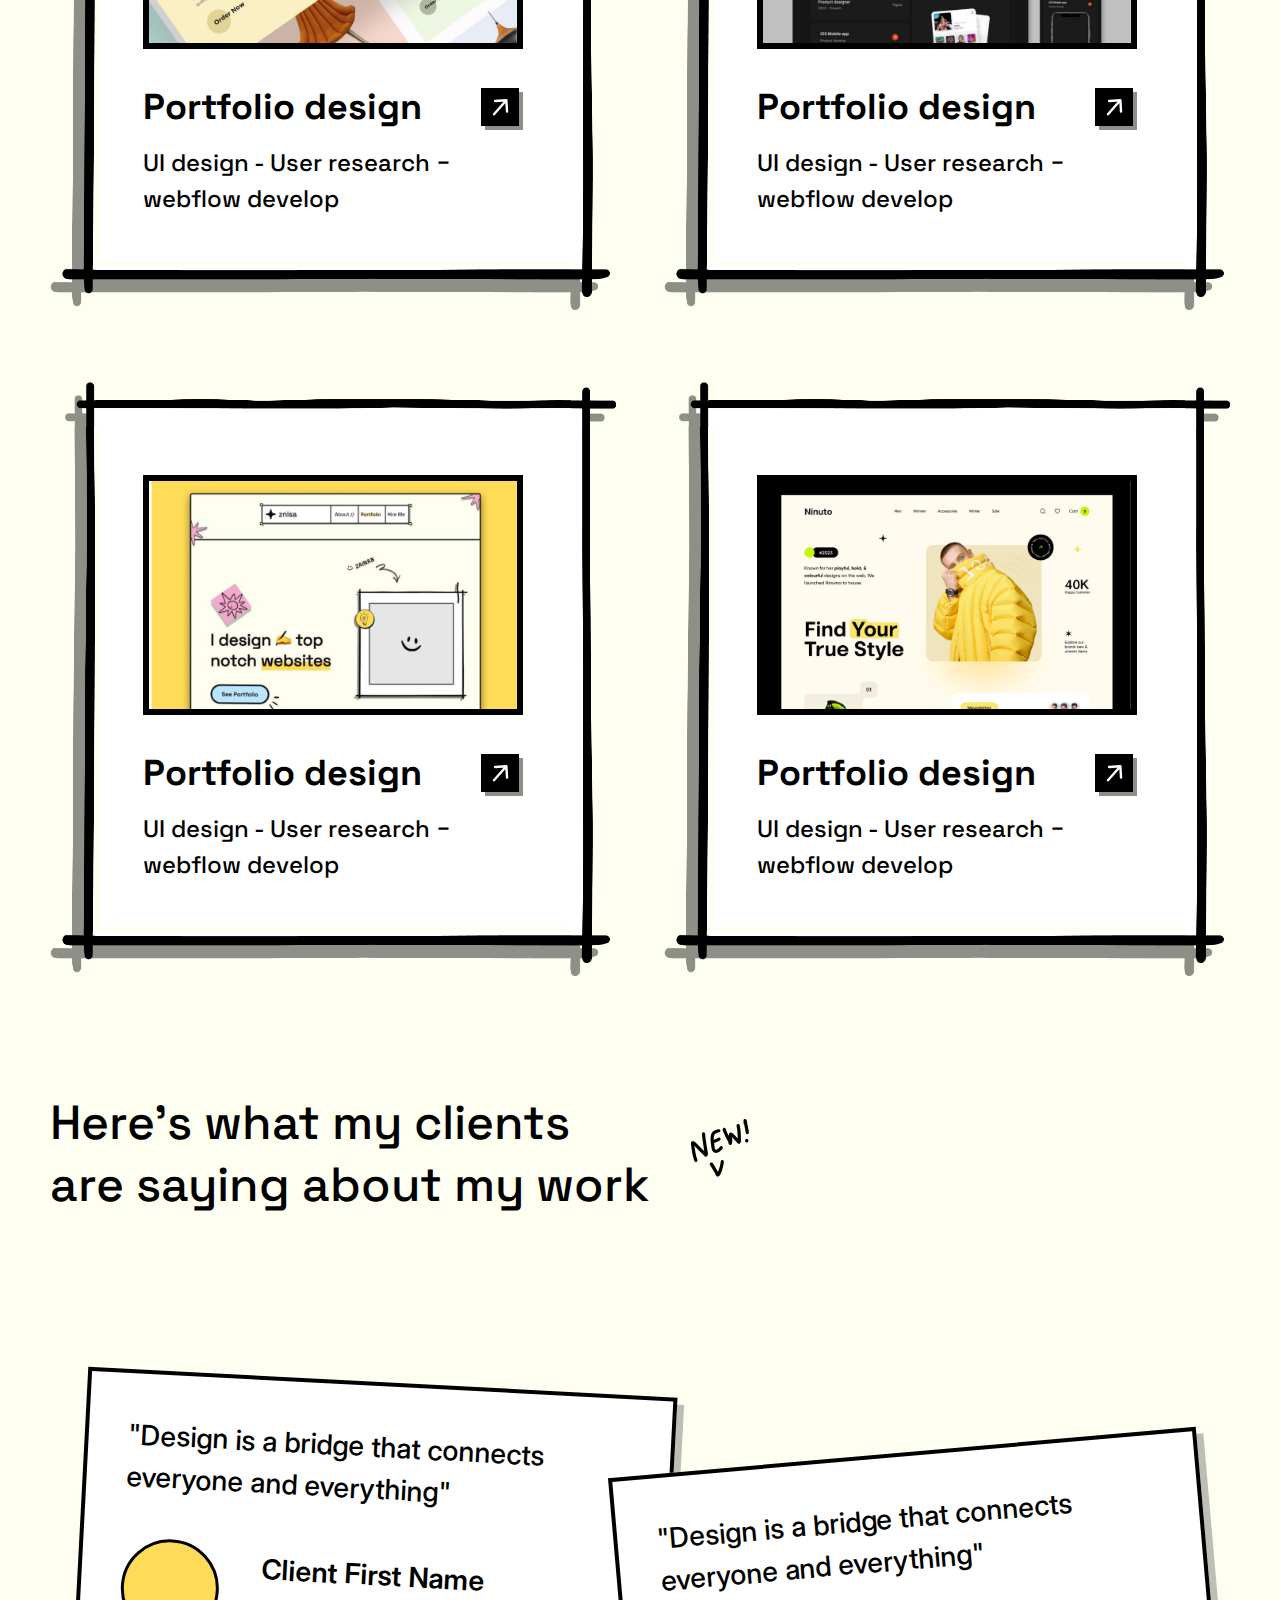
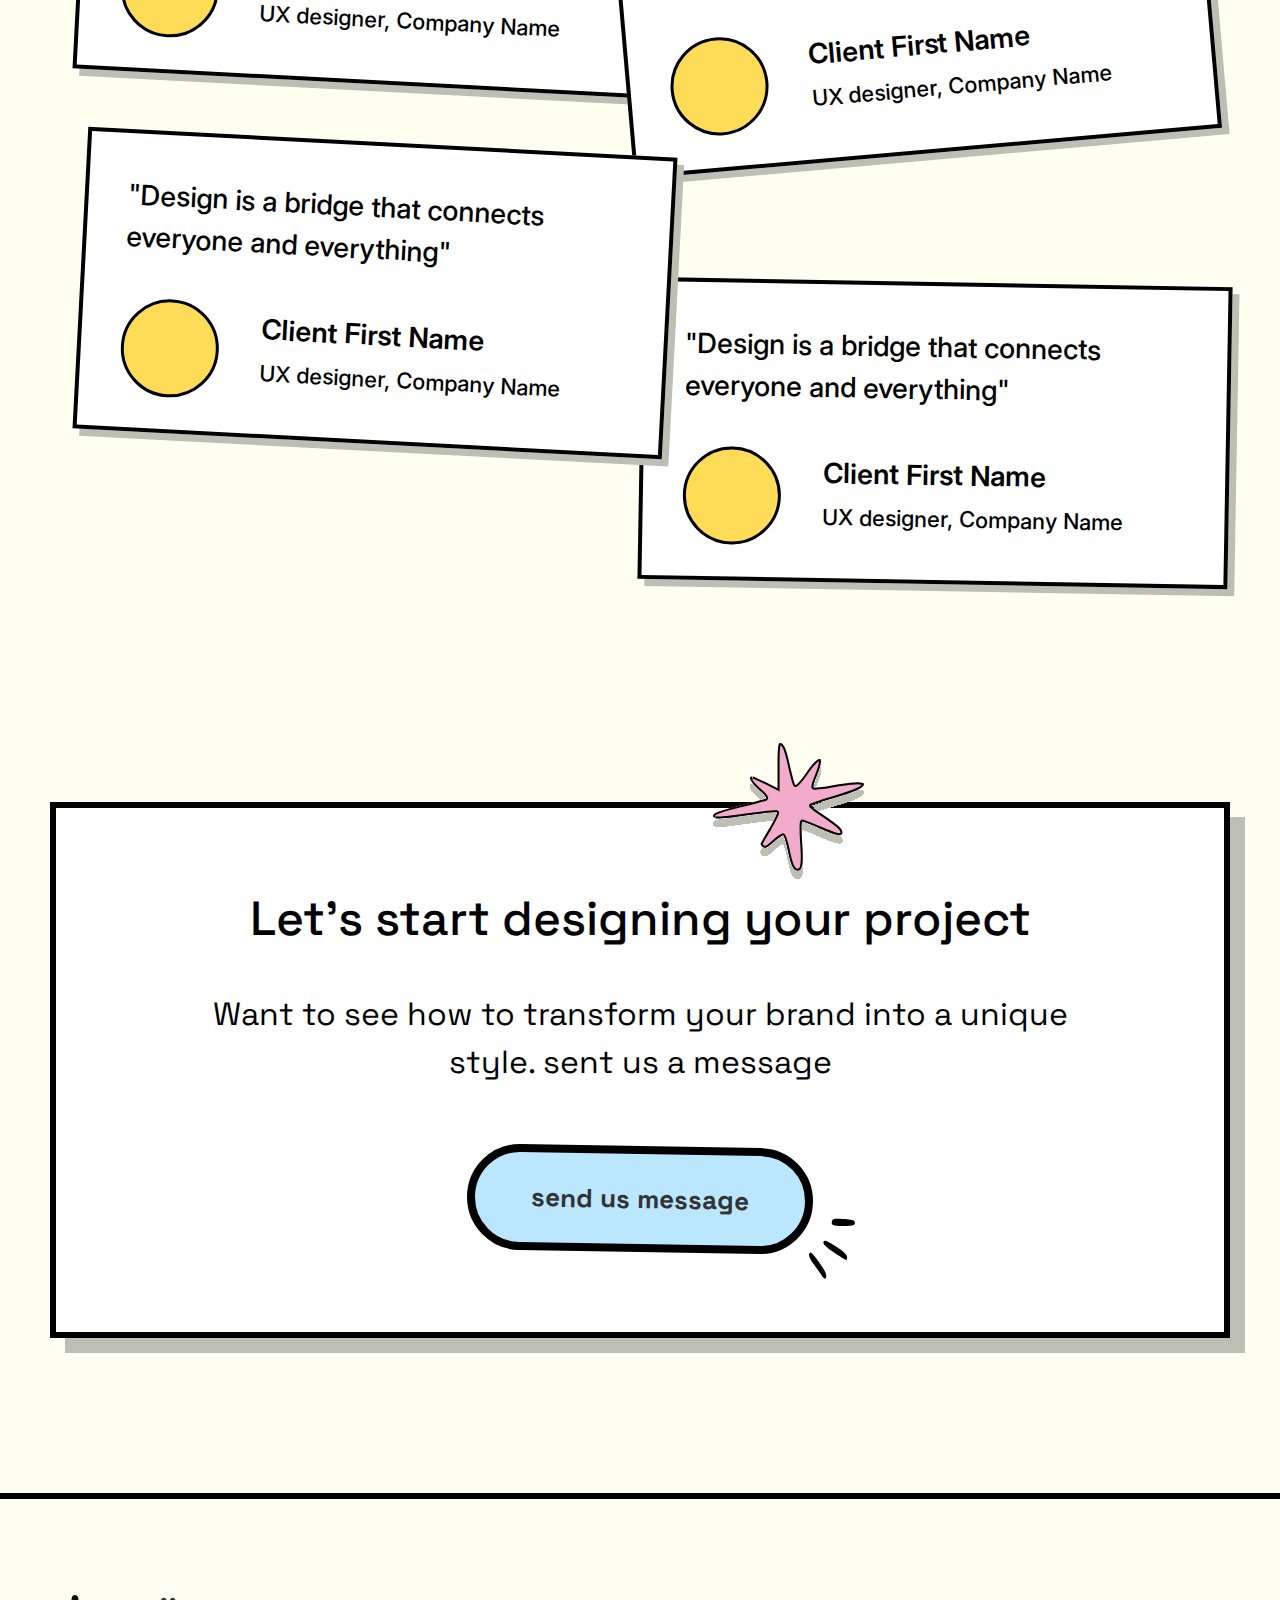
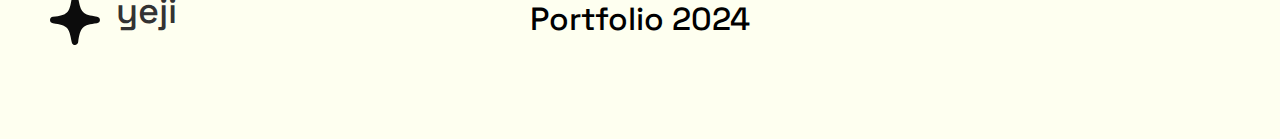
==== commit 75b8f665: "2024-04-01" ====
--- a/index.html
+++ b/index.html
@@ -153,6 +153,11 @@
             </filter>
           </defs>
         </svg>
+        <button class="ham">
+          <span></span>
+          <span></span>
+          <span></span>
+        </button>
       </header>
       <main>
         <section>
@@ -508,25 +513,25 @@
                 <div><img src="./img/pic1.jpg" alt="" /></div>
                 <h3>Portfolio design</h3>
                 <p>UI design - User research &#8722; webflow develop</p>
-                <a href="#"><img src="" alt="" /></a>
+                <a href="#"><img src="./img/Frame 95471.svg" alt="" /></a>
               </li>
               <li>
-                <div><img src="" alt="" /></div>
+                <div><img src="./img/pic2.jpg" alt="" /></div>
                 <h3>Portfolio design</h3>
                 <p>UI design - User research &#8722; webflow develop</p>
-                <a href="#"><img src="" alt="" /></a>
+                <a href="#"><img src="./img/Frame 95471.svg" alt="" /></a>
               </li>
               <li>
-                <div><img src="" alt="" /></div>
+                <div><img src="./img/pic3.jpg" alt="" /></div>
                 <h3>Portfolio design</h3>
                 <p>UI design - User research &#8722; webflow develop</p>
-                <a href="#"><img src="" alt="" /></a>
+                <a href="#"><img src="./img/Frame 95471.svg" alt="" /></a>
               </li>
               <li>
-                <div><img src="" alt="" /></div>
+                <div><img src="./img/pic4.jpg" alt="" /></div>
                 <h3>Portfolio design</h3>
                 <p>UI design - User research &#8722; webflow develop</p>
-                <a href="#"><img src="" alt="" /></a>
+                <a href="#"><img src="./img/Frame 95471.svg" alt="" /></a>
               </li>
             </ul>
           </div>
--- a/css/common.css
+++ b/css/common.css
@@ -171,6 +171,10 @@
   box-shadow: 6px 12px 0 var(--shadow);
 }
 
+.hd .ham {
+  display: none;
+}
+
 /* main */
 main section:nth-of-type(1) > div {
   display: flex;
@@ -191,10 +195,16 @@
   position: relative;
 }
 main section:nth-of-type(1) h2::before {
-  content: url('../img/Frame\ 18.svg');
+  /* content: url('../img/Frame\ 18.svg'); */
+  content: '';
   position: absolute;
   top: -230px;
   left: 0;
+  background-image: url('../img/Frame\ 18.svg');
+  background-repeat: no-repeat;
+  background-size: contain;
+  width: 205px;
+  height: 220px;
 }
 main section:nth-of-type(1) h2 {
   font-family: 'space grotesk';
@@ -219,11 +229,16 @@
 }
 main section:nth-of-type(1) .left a::before,
 main section:nth-of-type(6) a::before {
-  content: url('../img/Frame\ 14.svg');
+  /* content: url('../img/Frame\ 14.svg'); */
+  content: '';
+  background-image: url('../img/Frame\ 14.svg');
+  background-repeat: no-repeat;
+  background-size: contain;
+  width: 72px;
+  height: 95px;
   position: absolute;
   right: -65px;
   bottom: -55px;
-  width: fit-content;
 }
 main section:nth-of-type(1) .left a,
 main section:nth-of-type(6) a {
@@ -250,12 +265,22 @@
 }
 main section:nth-of-type(1) .right {
   position: relative;
+  text-align: right;
 }
 main section:nth-of-type(1) .right::before {
-  content: url('../img/Frame\ 22.svg');
-  position: absolute;
-  top: -130px;
-  left: -36px;
+  /* content: url('../img/Frame\ 22.svg'); */
+  content: '';
+  position: absolute;
+  top: -120px;
+  left: -2px;
+  background-image: url('../img/Frame\ 22.svg');
+  background-repeat: no-repeat;
+  background-size: cover;
+  width: 274px;
+  height: 147px;
+}
+main section:nth-of-type(1) .right > svg {
+  width: 100%;
 }
 main section:nth-of-type(1) .right > svg:hover {
   animation: bell 0.7s;
@@ -295,7 +320,7 @@
 }
 
 main section:nth-of-type(3) {
-  padding: 100px 0 100px 100px;
+  padding: 100px 0 150px 100px;
 }
 main section:nth-of-type(3) h2,
 main section:nth-of-type(5) h2,
@@ -309,15 +334,22 @@
   display: inline-block;
 }
 main section:nth-of-type(3) h2::before {
-  content: url('../img/Frame\ 95480.svg');
-  position: absolute;
-  top: 0;
+  /* content: url('../img/Frame\ 95480.svg'); */
+  content: '';
+  background-image: url('../img/Frame\ 95480.svg');
+  background-size: contain;
+  background-repeat: no-repeat;
+  width: 68px;
+  height: 60px;
+  position: absolute;
+  top: 7px;
   right: -100px;
 }
 main section:nth-of-type(3) .box {
   display: flex;
   flex-wrap: wrap;
-  border: 3px solid var(--black);
+  border-top: 3px solid var(--black);
+  border-bottom: 3px solid var(--black);
   border-right: 0;
 }
 main section:nth-of-type(3) .item {
@@ -325,9 +357,17 @@
 }
 main section:nth-of-type(3) .item1,
 main section:nth-of-type(3) .item2 {
+  padding: 50px 20px;
+}
+main section:nth-of-type(3) .item3,
+main section:nth-of-type(3) .item5 {
+  border-left: 3px solid var(--black);
+  border-right: 3px solid var(--black);
 }
 main section:nth-of-type(3) .item1 {
   order: 1;
+  height: 180px;
+  border-bottom: 3px solid var(--black);
 }
 main section:nth-of-type(3) .item2 {
   order: 4;
@@ -356,11 +396,40 @@
   font-size: 48px;
   line-height: 1;
 }
+main section:nth-of-type(3) .item h3::before {
+  position: absolute;
+  top: 60px;
+  content: '';
+  display: inline-block;
+  width: 70px;
+  height: 75.5px;
+  background-repeat: no-repeat;
+  background-size: contain;
+}
+main section:nth-of-type(3) .item3 h3::before {
+  /* content: url('../img/Frame\ 27-3.svg'); */
+  background-image: url('../img/Frame\ 27-3.svg');
+  /* background-repeat: no-repeat;
+  background-size: contain; */
+}
+main section:nth-of-type(3) .item4 h3::before {
+  /* content: url('../img/Frame\ 27-2.svg'); */
+  background-image: url('../img/Frame\ 27-2.svg');
+}
+main section:nth-of-type(3) .item5 h3::before {
+  /* content: url('../img/Frame\ 27-1.svg'); */
+  background-image: url('../img/Frame\ 27-1.svg');
+}
+main section:nth-of-type(3) .item6 h3::before {
+  /* content: url('../img/Frame\ 27.svg'); */
+  background-image: url('../img/Frame\ 27.svg');
+}
 main section:nth-of-type(3) .item h3 {
   font-family: 'space grotesk';
   font-weight: 700;
   font-size: 36px;
-  padding: 50px 20px 40px 20px;
+  padding: 160px 20px 40px 20px;
+  position: relative;
 }
 main section:nth-of-type(3) .item3 p,
 main section:nth-of-type(3) .item4 p,
@@ -397,31 +466,105 @@
 }
 
 main section:nth-of-type(4) h2 span::before {
-  content: url('../img/Vector-3.svg');
+  /* content: url('../img/Vector-3.svg'); */
+  content: '';
+  background-image: url('../img/Vector-3.svg');
+  background-repeat: no-repeat;
+  background-size: contain;
+  width: 358px;
+  height: 16px;
   position: absolute;
   left: 0;
   bottom: -12px;
 }
 main section:nth-of-type(4) h2 span::after {
-  content: url('../img/Frame\ 95473.svg');
-  position: absolute;
-  right: -180px;
+  /* content: url('../img/Frame\ 95473.svg'); */
+  content: '';
+  background-image: url('../img/Frame\ 95473.svg');
+  background-repeat: no-repeat;
+  background-size: contain;
+  width: 161px;
+  height: 173px;
+  position: absolute;
+  right: -190px;
   bottom: -40px;
 }
 main section:nth-of-type(4) ul {
   display: grid;
   grid-template-columns: repeat(2, 1fr);
-  grid-auto-rows: 600px;
+  grid-template-rows: repeat(2, 50%);
   gap: 3rem;
 }
+main section:nth-of-type(4) li::before {
+  content: '';
+  position: absolute;
+  top: 49%;
+  left: 51%;
+  transform: translate(-50%, -50%);
+  width: 100%;
+  height: 100%;
+  margin: auto;
+  background-color: #fff;
+  z-index: -1;
+}
 main section:nth-of-type(4) li {
-  border: 1px solid red;
-  /* background-image: url(../img/Frame.svg);
-  background-repeat: no-repeat;
-  background-position: center; */
+  /* border-image: url(../img/Size7.png) 144 148 / 40px 40px / 1rem round space; */
+  position: relative;
+  padding: 3rem;
+  height: fit-content;
+  border-image: url(../img/Size7.png);
+  border-width: 45px;
+  border-style: solid;
+  border-image-slice: 145;
+  border-image-repeat: round;
+  transform: scale(1);
+  transition: 0.5s;
+}
+main section:nth-of-type(4) li:hover {
+  transform: scale(1.05);
+}
+main section:nth-of-type(4) li > div {
+  width: 100%;
+  /* margin: 60px auto 40px; */
+  border: 6px solid var(--black);
+  position: relative;
+  margin-bottom: 40px;
+  padding-top: 60%;
 }
 main section:nth-of-type(4) li > div img {
   width: 100%;
+  height: 100%;
+  object-fit: cover;
+  position: absolute;
+  top: 0;
+}
+main section:nth-of-type(4) li h3,
+main section:nth-of-type(4) li p {
+  font-family: 'space grotesk';
+  /* padding: 0 10%; */
+}
+main section:nth-of-type(4) li h3 {
+  font-weight: 700;
+  font-size: 36px;
+  line-height: 1;
+  margin-bottom: 20px;
+}
+main section:nth-of-type(4) li p {
+  font-weight: 500;
+  font-size: 24px;
+  line-height: 1.5;
+}
+main section:nth-of-type(4) li a {
+  position: absolute;
+  top: 0;
+  right: 0;
+  bottom: 0;
+  left: 0;
+}
+main section:nth-of-type(4) li a img {
+  position: absolute;
+  right: 3rem;
+  bottom: 8.4rem;
 }
 
 main section:nth-of-type(5) {
@@ -432,7 +575,13 @@
   margin-bottom: 165px;
 }
 main section:nth-of-type(5) h2::before {
-  content: url('../img/Group.svg');
+  /* content: url('../img/Group.svg'); */
+  content: '';
+  background-image: url('../img/Group.svg');
+  background-repeat: no-repeat;
+  background-size: contain;
+  width: 58px;
+  height: 70px;
   position: absolute;
   top: 50%;
   transform: translateY(-50%);
@@ -450,7 +599,8 @@
   border: 4px solid var(--black);
   background-color: var(--white);
   padding: 40px;
-  min-height: 300px;
+  /* min-height: 300px; */
+  height: fit-content;
   height: fit-content;
   box-shadow: 7px 7px 0 var(--shadow);
   z-index: 10;
@@ -468,6 +618,7 @@
 main section:nth-of-type(5) li:nth-of-type(3) {
   transform: rotate(3deg);
   margin-top: 60px;
+  z-index: 20;
 }
 main section:nth-of-type(5) li:nth-of-type(4) {
   transform: rotate(1deg);
@@ -550,7 +701,13 @@
   height: 240px;
 }
 footer h1::before {
-  content: url('../img/Vector.svg');
+  /* content: url('../img/Vector.svg'); */
+  content: '';
+  background-image: url('../img/Vector.svg');
+  background-repeat: no-repeat;
+  background-size: contain;
+  width: 50px;
+  height: 50px;
   display: inline-block;
   vertical-align: middle;
   padding-right: 1rem;
@@ -571,3 +728,376 @@
   display: flex;
   gap: 4rem;
 }
+
+@media (max-width: 1300px) {
+  main section:nth-of-type(1) {
+    padding: 180px 0 130px;
+  }
+  main section:nth-of-type(1) h2::before {
+    width: 195px;
+    height: 210px;
+    top: -220px;
+  }
+  main section:nth-of-type(1) h2 {
+    font-size: 70px;
+    margin-bottom: 80px;
+  }
+  main section:nth-of-type(1) h2 span::before {
+    height: 34px;
+  }
+  main section:nth-of-type(1) .left a,
+  main section:nth-of-type(6) a {
+    font-size: 26px;
+  }
+
+  main section:nth-of-type(5) li p:nth-of-type(2) span {
+    font-size: 22px;
+  }
+}
+@media (max-width: 1200px) {
+  .hd nav {
+    font-size: 22px;
+  }
+  .hd nav h1 svg {
+    width: 46px;
+    height: 46px;
+  }
+  .hd nav h1 {
+    font-size: 34px;
+  }
+
+  main section:nth-of-type(1) h2::before {
+    width: 185px;
+    height: 200px;
+    top: -210px;
+  }
+  main section:nth-of-type(1) h2 span::before {
+    height: 24px;
+    bottom: 8px;
+  }
+  main section:nth-of-type(1) h2 {
+    font-size: 60px;
+    margin-bottom: 70px;
+  }
+  main section:nth-of-type(1) .left a::before,
+  main section:nth-of-type(6) a::before {
+    width: 62px;
+    right: -60px;
+  }
+  main section:nth-of-type(1) .left a,
+  main section:nth-of-type(6) a {
+    font-size: 23px;
+    border-width: 6px;
+  }
+  main section:nth-of-type(1) .right::before {
+    top: -100px;
+    left: 30px;
+  }
+  main section:nth-of-type(1) .right > svg {
+    width: 90%;
+  }
+
+  main section:nth-of-type(2) {
+    height: 120px;
+    line-height: 120px;
+  }
+  main section:nth-of-type(2) a {
+    font-size: 38px;
+  }
+
+  main section:nth-of-type(3) h2::before {
+    width: 58px;
+    top: 3px;
+    right: -80px;
+  }
+  main section:nth-of-type(3) h2,
+  main section:nth-of-type(5) h2,
+  main section:nth-of-type(6) h2 {
+    font-size: 38px;
+    margin-bottom: 85px;
+  }
+  main section:nth-of-type(3) .item p {
+    font-size: 18px;
+  }
+  main section:nth-of-type(3) .item1 p span,
+  main section:nth-of-type(3) .item2 p span {
+    font-size: 38px;
+  }
+  main section:nth-of-type(3) .item a {
+    font-size: 26px;
+    padding: 30px 20px;
+  }
+  main section:nth-of-type(3) .item h3::before {
+    width: 60px;
+    height: 65.5px;
+  }
+  main section:nth-of-type(3) .item h3 {
+    padding-top: 140px;
+    padding-bottom: 20px;
+    font-size: 26px;
+  }
+  main section:nth-of-type(3) .item3 p,
+  main section:nth-of-type(3) .item4 p,
+  main section:nth-of-type(3) .item5 p,
+  main section:nth-of-type(3) .item6 p {
+    padding-bottom: 60px;
+  }
+
+  main section:nth-of-type(4) h2 {
+    font-size: 70px;
+  }
+  main section:nth-of-type(4) h2 span::before {
+    width: 318px;
+  }
+  main section:nth-of-type(4) h2 span::after {
+    width: 141px;
+    right: -170px;
+  }
+  main section:nth-of-type(4) li {
+    border-width: 30px;
+    padding: 2rem;
+  }
+  main section:nth-of-type(4) li h3 {
+    font-size: 26px;
+  }
+  main section:nth-of-type(4) li p {
+    font-size: 15px;
+  }
+  main section:nth-of-type(4) li a img {
+    width: 32px;
+    bottom: 5.4rem;
+    right: 2rem;
+  }
+
+  main section:nth-of-type(5) {
+    margin-bottom: 220px;
+  }
+  main section:nth-of-type(5) h2::before {
+    width: 48px;
+  }
+  main section:nth-of-type(5) li:nth-of-type(3) {
+    margin-top: -10px;
+  }
+  main section:nth-of-type(5) li:nth-of-type(4) {
+    margin-top: 70px;
+  }
+  main section:nth-of-type(5) li p:nth-of-type(2) strong::before {
+    width: 72px;
+    height: 72px;
+  }
+  main section:nth-of-type(5) li p:nth-of-type(1) {
+    font-size: 18px;
+    padding-bottom: 20px;
+  }
+  main section:nth-of-type(5) li p:nth-of-type(2) strong {
+    font-size: 18px;
+  }
+  main section:nth-of-type(5) li p:nth-of-type(2) span {
+    font-size: 15px;
+  }
+  main section:nth-of-type(5) li p:nth-of-type(2) > * {
+    padding-left: 100px;
+  }
+
+  main section:nth-of-type(6) > div {
+    padding: 80px 170px;
+  }
+  main section:nth-of-type(6) h2 {
+    margin-bottom: 40px;
+  }
+  main section:nth-of-type(6) p {
+    font-size: 22px;
+  }
+
+  footer > div {
+    height: 200px;
+  }
+  footer h1::before {
+    width: 40px;
+    height: 40px;
+    padding-right: 0.75rem;
+  }
+  footer h1 a {
+    font-size: 26px;
+  }
+  footer p {
+    font-size: 22px;
+  }
+  footer > div > div {
+    font-size: 30px;
+  }
+}
+@media (max-width: 1100px) {
+  .hd nav {
+    width: 700px;
+    font-size: 18px;
+  }
+  .hd nav h1 {
+    font-size: 30px;
+  }
+  .hd nav h1 svg {
+    width: 42px;
+    height: 42px;
+  }
+
+  main section:nth-of-type(1) {
+    padding: 150px 0 100px;
+  }
+  main section:nth-of-type(1) h2::before {
+    width: 165px;
+    top: -185px;
+  }
+  main section:nth-of-type(1) h2 {
+    font-size: 50px;
+    margin-bottom: 60px;
+  }
+  main section:nth-of-type(1) .left a::before,
+  main section:nth-of-type(6) a::before {
+    width: 52px;
+    right: -50px;
+    bottom: -65px;
+  }
+  main section:nth-of-type(1) .left a,
+  main section:nth-of-type(6) a {
+    font-size: 16px;
+    border-width: 4px;
+    padding: 1.5rem 2.5rem;
+  }
+  main section:nth-of-type(1) .right::before {
+    top: -65px;
+    left: 65px;
+  }
+  main section:nth-of-type(1) .right > svg {
+    width: 80%;
+  }
+
+  main section:nth-of-type(2) {
+    height: 100px;
+    line-height: 100px;
+  }
+  main section:nth-of-type(2) a {
+    font-size: 36px;
+  }
+
+  main section:nth-of-type(3) .item1 {
+    height: 165px;
+  }
+
+  main section:nth-of-type(4) h2 {
+    font-size: 60px;
+    margin-bottom: 80px;
+  }
+  main section:nth-of-type(4) h2 span::before {
+    width: 260px;
+  }
+  main section:nth-of-type(4) h2 span::after {
+    width: 121px;
+    right: -145px;
+    bottom: -70px;
+  }
+
+  main section:nth-of-type(3) h2,
+  main section:nth-of-type(5) h2,
+  main section:nth-of-type(6) h2 {
+    font-size: 28px;
+  }
+  main section:nth-of-type(6) h2 {
+    margin-bottom: 20px;
+  }
+  main section:nth-of-type(6) p {
+    font-size: 20px;
+  }
+
+  footer h1::before {
+    width: 35px;
+    height: 35px;
+  }
+  footer h1 a {
+    font-size: 24px;
+  }
+  footer p {
+    font-size: 20px;
+  }
+}
+@media (max-width: 900px) {
+  main section:nth-of-type(1) .right::before {
+    top: 0;
+    left: -16px;
+  }
+
+  main section:nth-of-type(2) {
+    height: 80px;
+    line-height: 80px;
+  }
+  main section:nth-of-type(2) a {
+    font-size: 30px;
+  }
+
+  main section:nth-of-type(3) h2::before {
+    width: 48px;
+    top: 0px;
+    right: -65px;
+  }
+  main section:nth-of-type(3) h2,
+  main section:nth-of-type(5) h2,
+  main section:nth-of-type(6) h2 {
+    font-size: 24px;
+    margin-bottom: 65px;
+  }
+  main section:nth-of-type(3) .item p {
+    font-size: 16px;
+  }
+  main section:nth-of-type(3) .item1 p span,
+  main section:nth-of-type(3) .item2 p span {
+    font-size: 34px;
+  }
+  main section:nth-of-type(3) .item1 {
+    height: 155px;
+  }
+  main section:nth-of-type(3) .item h3::before {
+    width: 52px;
+    height: 52px;
+  }
+  main section:nth-of-type(3) .item h3 {
+    padding-top: 130px;
+    padding-bottom: 15px;
+  }
+  main section:nth-of-type(3) .item p {
+    padding-bottom: 50px;
+  }
+
+  main section:nth-of-type(4) h2 {
+    font-size: 40px;
+  }
+  main section:nth-of-type(4) h2 span::before {
+    width: 177px;
+  }
+  main section:nth-of-type(4) h2 span::after {
+    width: 100px;
+    right: -115px;
+    bottom: -95px;
+  }
+  main section:nth-of-type(4) ul {
+    gap: 1.5rem;
+  }
+  main section:nth-of-type(4) li {
+    border-width: 22px;
+    padding: 1rem;
+  }
+  main section:nth-of-type(4) li > div {
+    border-width: 4px;
+  }
+  main section:nth-of-type(4) li h3 {
+    font-size: 20px;
+  }
+  main section:nth-of-type(4) li a img {
+    bottom: 4.5rem;
+    right: 1rem;
+  }
+
+  main section:nth-of-type(5) h2::before {
+    width: 40px;
+    height: 44px;
+    right: -60px;
+  }
+}
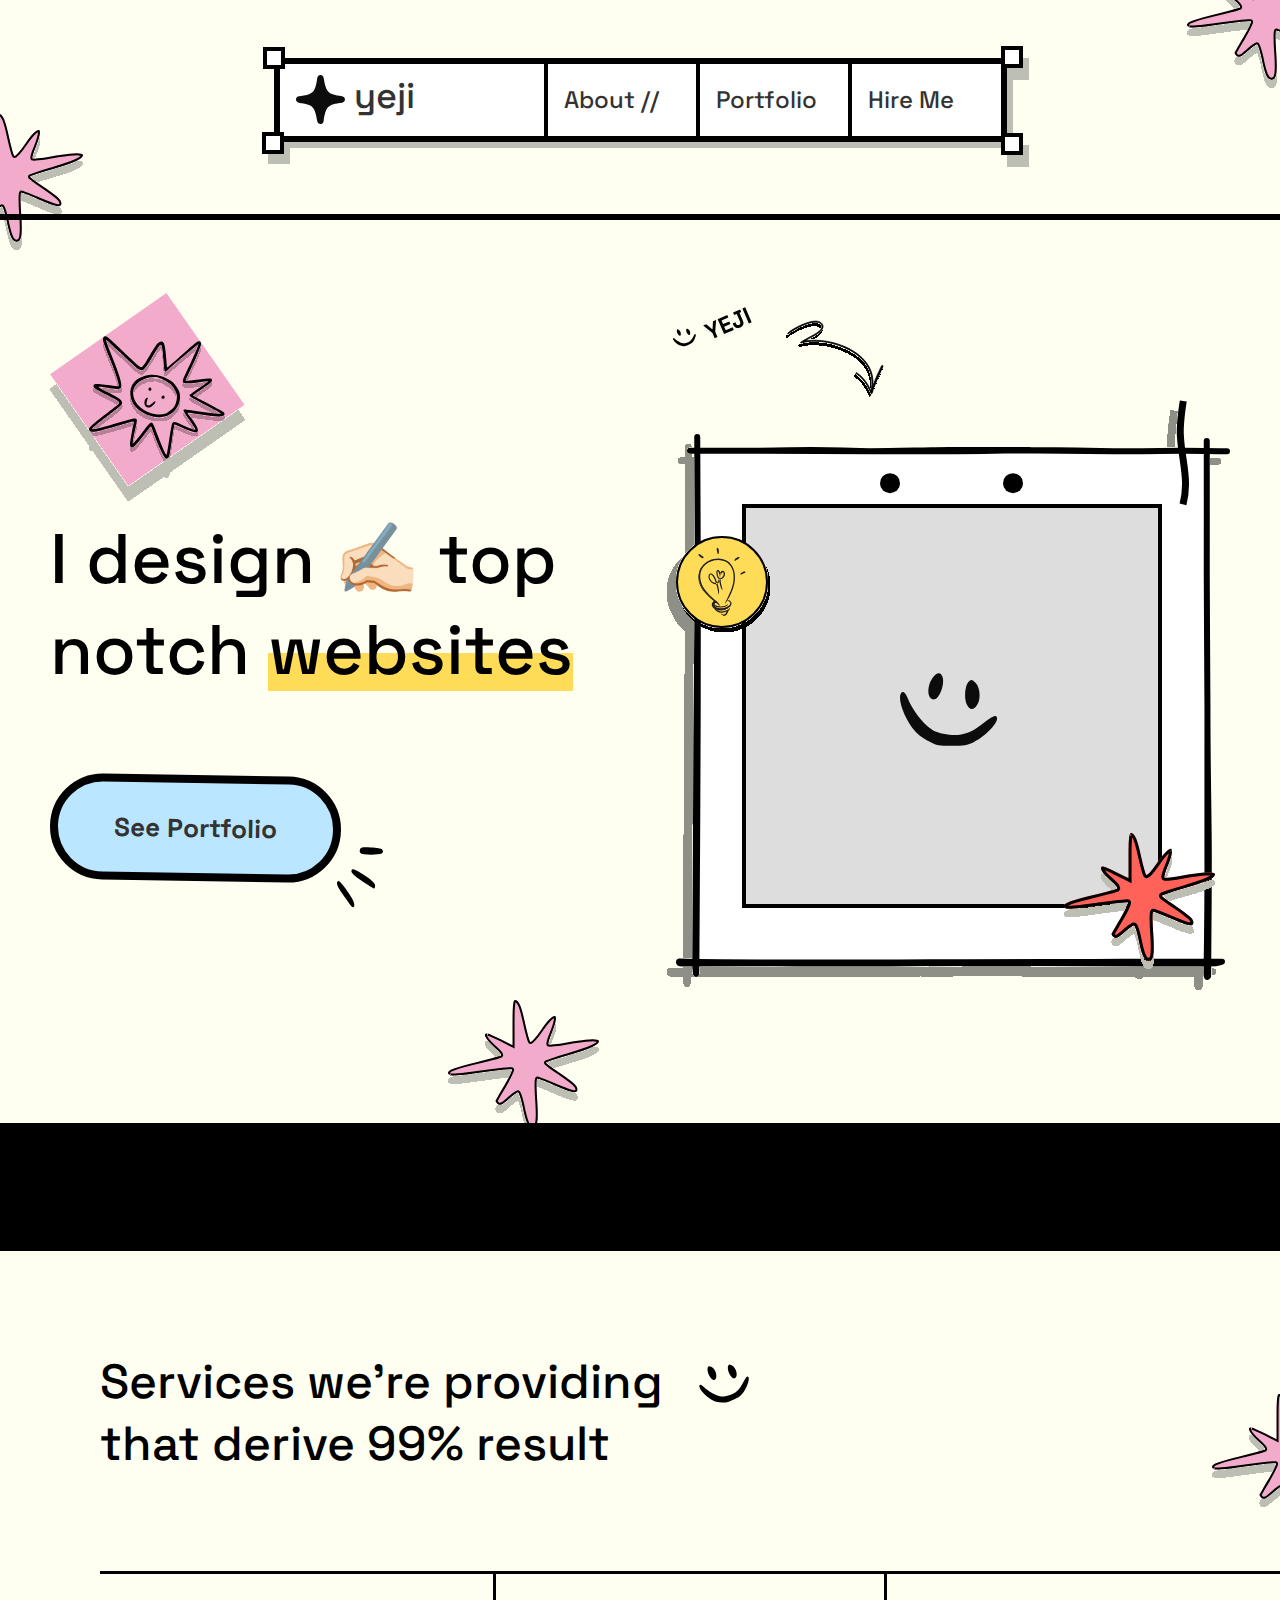
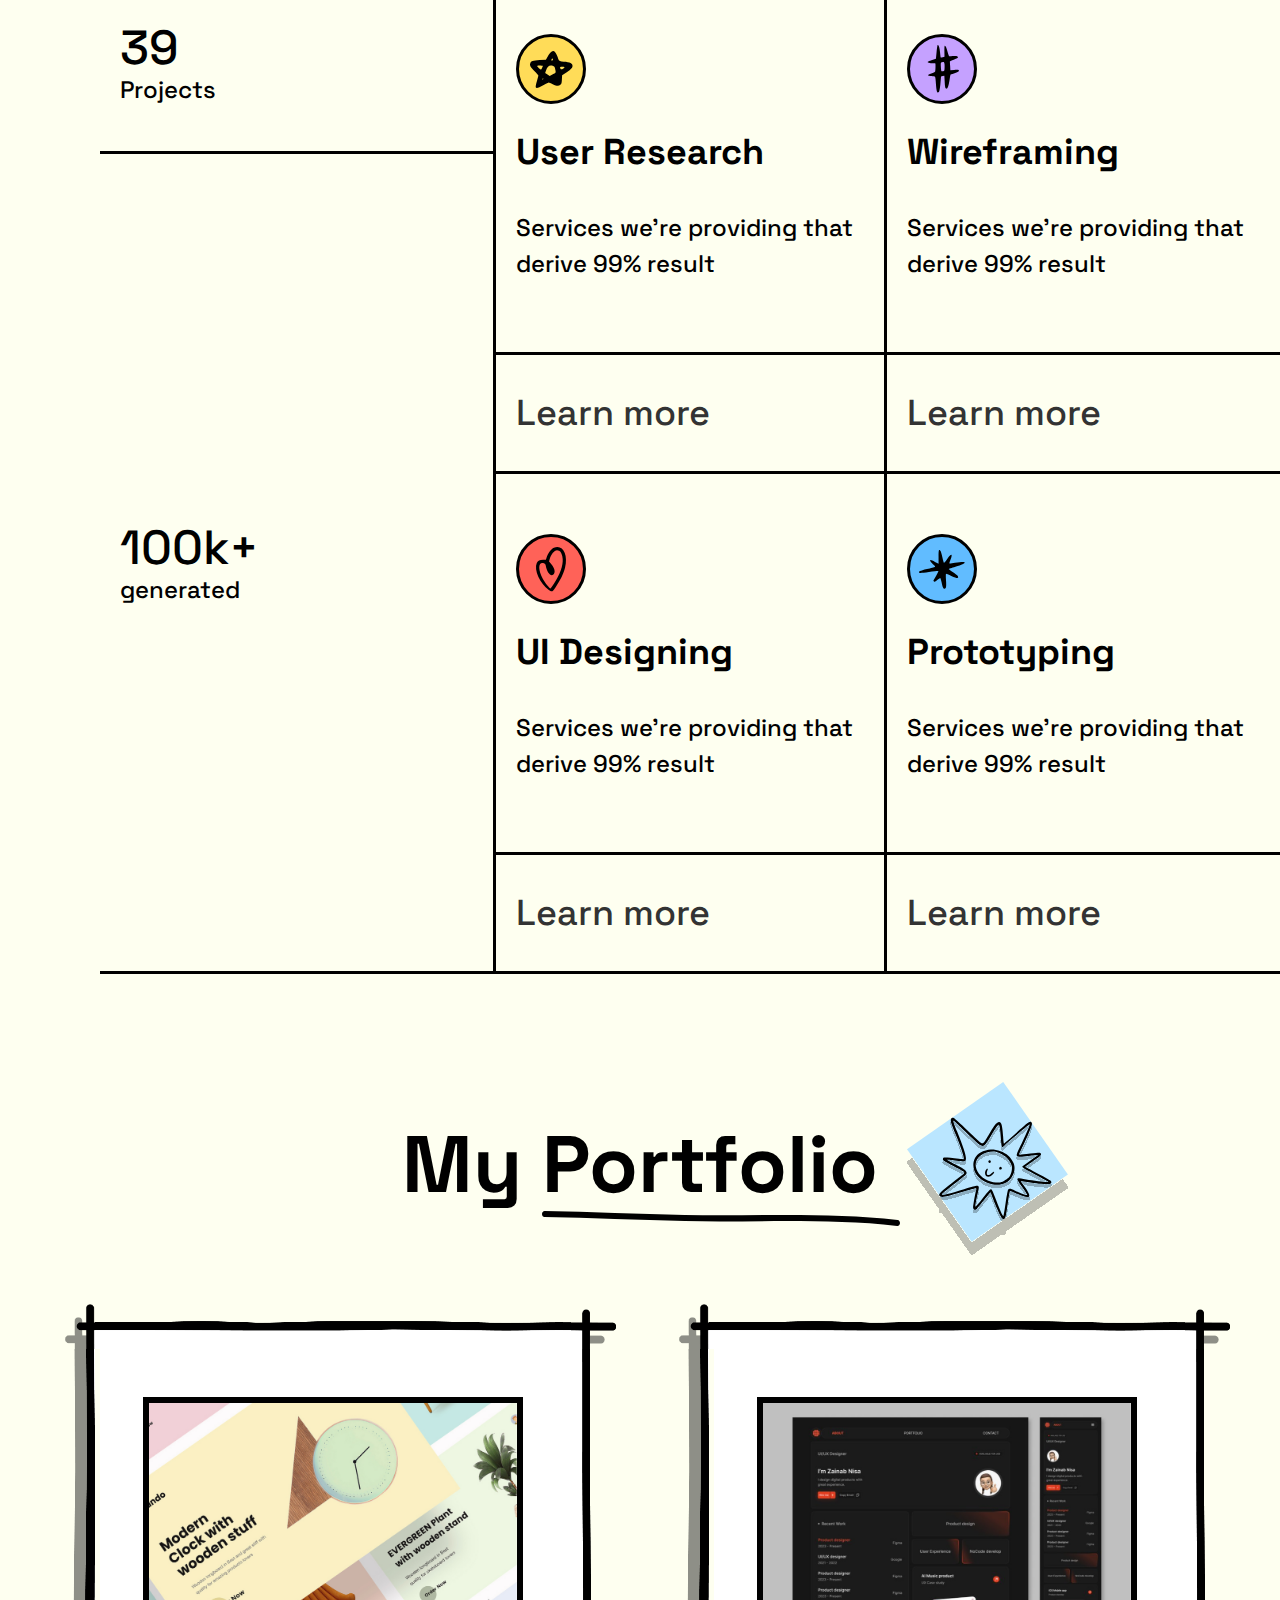
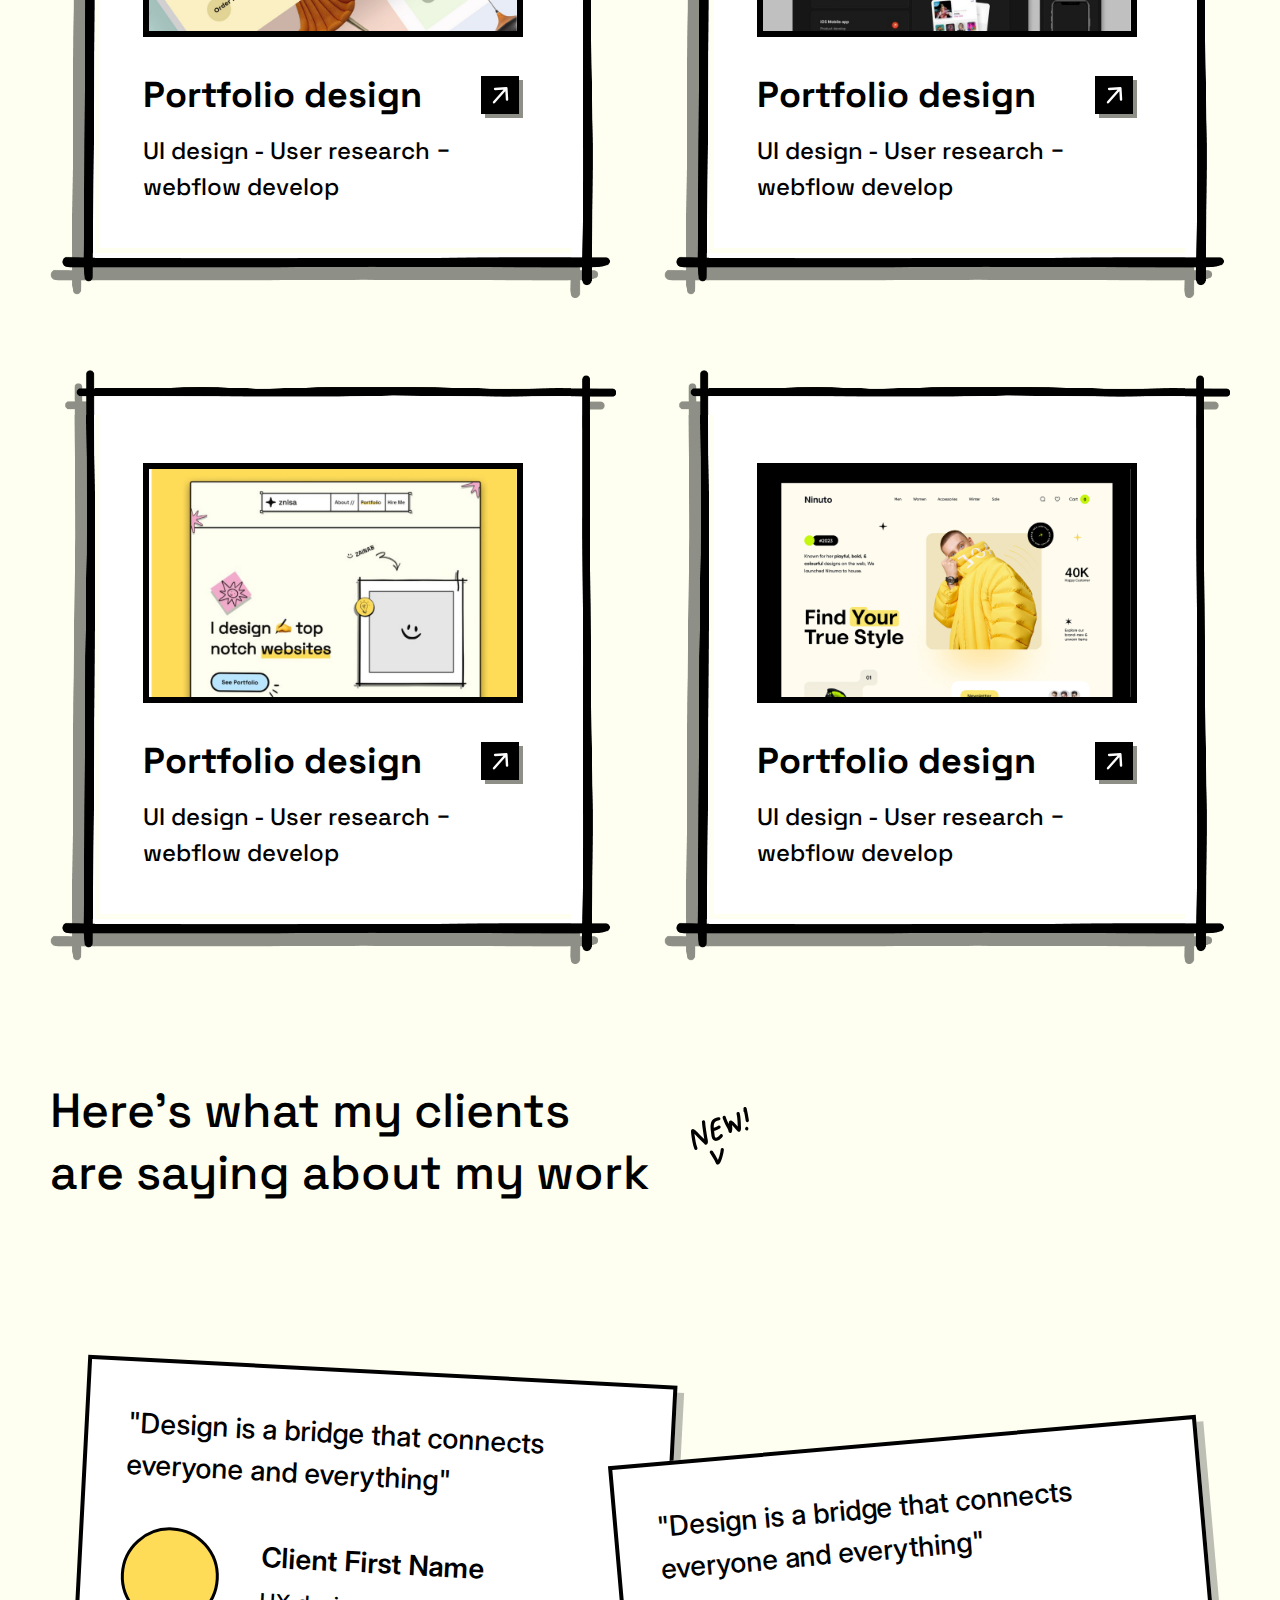
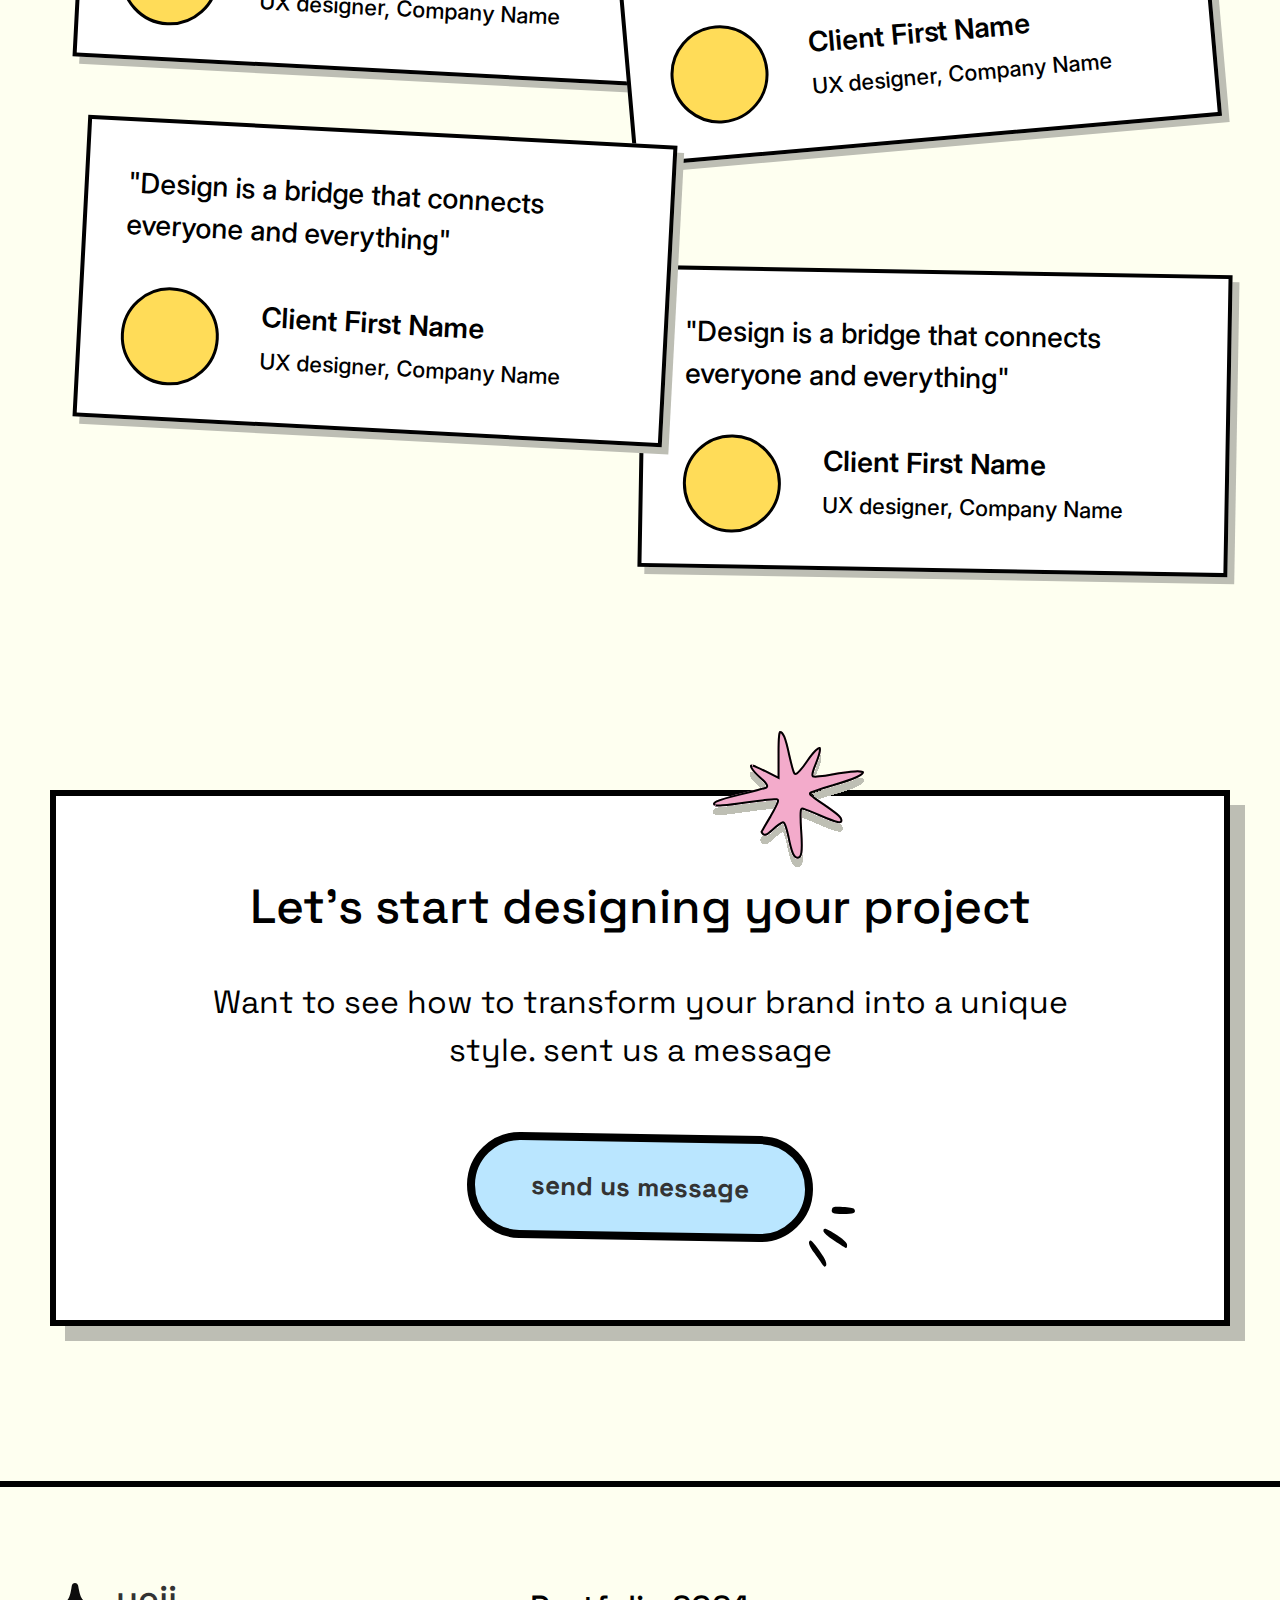
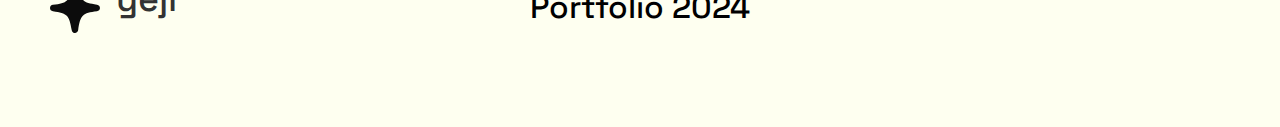
==== commit 9c289143: "2024-04-02" ====
--- a/index.html
+++ b/index.html
@@ -14,7 +14,7 @@
       referrerpolicy="no-referrer"
     />
     <link rel="stylesheet" href="./css/common.css" />
-    <script src="./js/common.js"></script>
+    <script src="./js/common.js" defer></script>
   </head>
   <body>
     <div class="wrap">
@@ -153,11 +153,6 @@
             </filter>
           </defs>
         </svg>
-        <button class="ham">
-          <span></span>
-          <span></span>
-          <span></span>
-        </button>
       </header>
       <main>
         <section>
@@ -460,15 +455,14 @@
           </div>
         </section>
         <section>
-          <div class="mw inner">
-            <a href="#">Figma</a>
-            <a href="#">Framer</a>
-            <a href="#">Webflow</a>
-            <a href="#">Notion</a>
-            <a href="#">Lottie</a>
+          <div>
+            <span>Figma</span><span>Framer</span><span>Webflow</span
+            ><span>Notion</span><span>Lottie</span><span>Figma</span
+            ><span>Framer</span><span>Webflow</span><span>Notion</span
+            ><span>Lottie</span>
           </div>
         </section>
-        <section>
+        <section class="sec3">
           <div class="inner">
             <h2>Services we're providing<br />that derive 99&#37; result</h2>
             <div class="box">
--- a/css/common.css
+++ b/css/common.css
@@ -80,6 +80,8 @@
   font-family: 'space grotesk';
   font-weight: 500;
   font-size: 24px;
+
+  position: relative;
 }
 .hd nav > * {
   border-top: 6px solid var(--black);
@@ -145,10 +147,11 @@
   transition: 0.5s;
   transform: skewX(3deg);
 }
-.hd nav > a:last-child {
-  position: relative;
-}
-.hd nav > a:last-child::before {
+.hd nav > a:nth-of-type(3) {
+  position: relative;
+  border-right: 6px solid var(--black);
+}
+.hd nav > a:nth-of-type(3)::before {
   content: '';
   width: 14px;
   height: 14px;
@@ -159,7 +162,7 @@
   right: -22px;
   box-shadow: 6px 12px 0 var(--shadow);
 }
-.hd nav > *:last-child::after {
+.hd nav > a:nth-of-type(3)::after {
   content: '';
   width: 14px;
   height: 14px;
@@ -170,9 +173,24 @@
   right: -22px;
   box-shadow: 6px 12px 0 var(--shadow);
 }
-
-.hd .ham {
-  display: none;
+.hd nav .ham {
+  border: none;
+  position: absolute;
+  top: 50%;
+  transform: translateY(-50%);
+  right: 1.3rem;
+  width: 25px;
+  height: 19px;
+  display: flex;
+  flex-direction: column;
+  justify-content: space-between;
+  padding: 0;
+}
+.hd .ham span {
+  width: 100%;
+  height: 3px;
+  background-color: var(--black);
+  border-radius: 3px;
 }
 
 /* main */
@@ -182,9 +200,13 @@
   align-items: center;
 }
 main section:nth-of-type(1)::before {
-  content: url('../img/Vector-2.svg');
-  position: absolute;
-  /* left: -68px; */
+  content: '';
+  background-image: url('../img/Vector-2.svg');
+  background-repeat: no-repeat;
+  background-size: contain;
+  width: 151px;
+  height: 158px;
+  position: absolute;
   left: 35%;
   bottom: -35px;
   z-index: -1;
@@ -213,6 +235,7 @@
   margin-bottom: 90px;
   position: relative;
   white-space: nowrap;
+  line-height: 1.3;
 }
 main section:nth-of-type(1) h2 span::before {
   content: '';
@@ -275,12 +298,13 @@
   left: -2px;
   background-image: url('../img/Frame\ 22.svg');
   background-repeat: no-repeat;
-  background-size: cover;
+  background-size: contain;
   width: 274px;
   height: 147px;
 }
 main section:nth-of-type(1) .right > svg {
   width: 100%;
+  height: fit-content;
 }
 main section:nth-of-type(1) .right > svg:hover {
   animation: bell 0.7s;
@@ -305,18 +329,31 @@
 
 main section:nth-of-type(2) {
   background-color: var(--black);
-  height: 140px;
-  line-height: 140px;
-}
-main section:nth-of-type(2) > div {
+  color: var(--white);
+  max-height: 140px;
+  height: 10vw;
+  min-height: 70px;
   display: flex;
-  justify-content: space-between;
-}
-main section:nth-of-type(2) a {
+  justify-content: flex-start;
+  align-items: center;
+  white-space: nowrap;
+}
+main section:nth-of-type(2) div {
+  display: flex;
+  gap: 5rem;
   font-family: 'space grotesk';
   font-weight: 500;
-  font-size: 48px;
-  color: var(--white);
+  font-size: 5vw;
+  animation: textAni 60s infinite linear;
+  margin-left: -267%;
+}
+@keyframes textAni {
+  0% {
+    margin-left: 0;
+  }
+  100% {
+    margin-left: -267%;
+  }
 }
 
 main section:nth-of-type(3) {
@@ -334,7 +371,6 @@
   display: inline-block;
 }
 main section:nth-of-type(3) h2::before {
-  /* content: url('../img/Frame\ 95480.svg'); */
   content: '';
   background-image: url('../img/Frame\ 95480.svg');
   background-size: contain;
@@ -344,6 +380,19 @@
   position: absolute;
   top: 7px;
   right: -100px;
+}
+main section:nth-of-type(3) .box::before {
+  content: '';
+  background-image: url('../img/Vector-2.svg');
+  background-repeat: no-repeat;
+  background-size: contain;
+  width: 151px;
+  height: 158px;
+  position: absolute;
+  right: -7%;
+  top: -18%;
+  z-index: -1;
+  animation: ani1 60s linear infinite;
 }
 main section:nth-of-type(3) .box {
   display: flex;
@@ -351,6 +400,7 @@
   border-top: 3px solid var(--black);
   border-bottom: 3px solid var(--black);
   border-right: 0;
+  position: relative;
 }
 main section:nth-of-type(3) .item {
   width: 33.33%;
@@ -666,7 +716,13 @@
   margin-bottom: 155px;
 }
 main section:nth-of-type(6) > div::before {
-  content: url('../img/Vector-2.svg');
+  /* content: url('../img/Vector-2.svg'); */
+  content: '';
+  background-image: url(../img/Vector-2.svg);
+  background-repeat: no-repeat;
+  background-size: contain;
+  width: 151px;
+  height: 158px;
   position: absolute;
   top: -65px;
   right: 360px;
@@ -743,7 +799,7 @@
     margin-bottom: 80px;
   }
   main section:nth-of-type(1) h2 span::before {
-    height: 34px;
+    height: 38px;
   }
   main section:nth-of-type(1) .left a,
   main section:nth-of-type(6) a {
@@ -772,7 +828,7 @@
     top: -210px;
   }
   main section:nth-of-type(1) h2 span::before {
-    height: 24px;
+    height: 26px;
     bottom: 8px;
   }
   main section:nth-of-type(1) h2 {
@@ -797,13 +853,13 @@
     width: 90%;
   }
 
-  main section:nth-of-type(2) {
+  /* main section:nth-of-type(2) {
     height: 120px;
     line-height: 120px;
   }
   main section:nth-of-type(2) a {
     font-size: 38px;
-  }
+  } */
 
   main section:nth-of-type(3) h2::before {
     width: 58px;
@@ -940,9 +996,6 @@
     height: 42px;
   }
 
-  main section:nth-of-type(1) {
-    padding: 150px 0 100px;
-  }
   main section:nth-of-type(1) h2::before {
     width: 165px;
     top: -185px;
@@ -951,11 +1004,15 @@
     font-size: 50px;
     margin-bottom: 60px;
   }
+  main section:nth-of-type(1) h2 span::before {
+    height: 22px;
+  }
   main section:nth-of-type(1) .left a::before,
   main section:nth-of-type(6) a::before {
     width: 52px;
+    height: 50px;
     right: -50px;
-    bottom: -65px;
+    bottom: -25px;
   }
   main section:nth-of-type(1) .left a,
   main section:nth-of-type(6) a {
@@ -964,20 +1021,20 @@
     padding: 1.5rem 2.5rem;
   }
   main section:nth-of-type(1) .right::before {
-    top: -65px;
     left: 65px;
+    width: 235px;
   }
   main section:nth-of-type(1) .right > svg {
     width: 80%;
   }
 
-  main section:nth-of-type(2) {
+  /* main section:nth-of-type(2) {
     height: 100px;
     line-height: 100px;
   }
   main section:nth-of-type(2) a {
     font-size: 36px;
-  }
+  } */
 
   main section:nth-of-type(3) .item1 {
     height: 165px;
@@ -1019,22 +1076,34 @@
     font-size: 20px;
   }
 }
+@media (max-width: 1000px) {
+  main section:nth-of-type(6) > div::before {
+    right: 50%;
+    transform: translateX(50%);
+  }
+}
+@media (max-width: 925px) {
+  main section:nth-of-type(1) h2::before {
+    width: 125px;
+    top: -135px;
+  }
+
+  main section:nth-of-type(6) > div {
+    padding: 80px 100px;
+  }
+}
 @media (max-width: 900px) {
+  .hd nav {
+    width: 600px;
+  }
+
   main section:nth-of-type(1) .right::before {
-    top: 0;
-    left: -16px;
-  }
-
-  main section:nth-of-type(2) {
-    height: 80px;
-    line-height: 80px;
-  }
-  main section:nth-of-type(2) a {
-    font-size: 30px;
+    left: 20px;
   }
 
   main section:nth-of-type(3) h2::before {
     width: 48px;
+    height: 46px;
     top: 0px;
     right: -65px;
   }
@@ -1074,8 +1143,9 @@
   }
   main section:nth-of-type(4) h2 span::after {
     width: 100px;
+    height: 107px;
     right: -115px;
-    bottom: -95px;
+    bottom: -25px;
   }
   main section:nth-of-type(4) ul {
     gap: 1.5rem;
@@ -1100,4 +1170,377 @@
     height: 44px;
     right: -60px;
   }
-}
+
+  main section:nth-of-type(6) h2 {
+    margin-bottom: 30px;
+  }
+  main section:nth-of-type(6) p {
+    margin-bottom: 30px;
+  }
+}
+@media (max-width: 850px) {
+  /* main section:nth-of-type(2) {
+    height: 70px;
+    line-height: 70px;
+  }
+  main section:nth-of-type(2) a {
+    font-size: 24px;
+  } */
+
+  .wrap main .sec3 {
+    padding-left: 0;
+  }
+  .wrap main .sec3 h2,
+  .wrap main .sec3 h2,
+  .wrap main .sec3 h2 {
+    margin-bottom: 60px;
+  }
+  .wrap main .sec3 .box::before {
+    top: -3.5%;
+    right: -5%;
+    width: 79px;
+    height: 67px;
+  }
+  .wrap main .sec3 .box {
+    display: block;
+    border: 3px solid var(--black);
+  }
+  .wrap main .sec3 .box .item,
+  .wrap main .sec3 .item h3,
+  .wrap main .sec3 .item p,
+  .wrap main .sec3 .item a {
+    padding: 0;
+    border: none;
+  }
+  .wrap main .sec3 .box .item {
+    width: 100%;
+    height: auto;
+    /* padding: 40px 20px; */
+    border-bottom: 3px solid var(--black);
+  }
+  .wrap main .sec3 .box .item6 {
+    border-bottom: none;
+  }
+  .wrap main .sec3 .box .item3 h3,
+  .wrap main .sec3 .box .item4 h3,
+  .wrap main .sec3 .box .item5 h3,
+  .wrap main .sec3 .box .item6 h3 {
+    padding: 110px 20px 20px;
+  }
+  .wrap main .sec3 .item h3::before {
+    top: 45px;
+  }
+  .wrap main .sec3 .box .item1 p,
+  .wrap main .sec3 .box .item2 p {
+    padding-left: 0;
+    padding-right: 0;
+    padding-bottom: 0;
+  }
+  .wrap main .sec3 .box .item1,
+  .wrap main .sec3 .box .item2,
+  .wrap main .sec3 .item a {
+    padding: 40px 20px;
+  }
+  .wrap main .sec3 .item p {
+    padding: 0 20px 45px;
+  }
+  .wrap main .sec3 .item a {
+    border-top: 3px solid var(--black);
+  }
+}
+@media (max-width: 800px) {
+  .hd nav::before {
+    content: '';
+    width: 14px;
+    height: 14px;
+    border: 4px solid var(--black);
+    background-color: var(--white);
+    position: absolute;
+    top: -11px;
+    right: -16px;
+    box-shadow: 6px 12px 0 var(--shadow);
+    z-index: 1;
+  }
+  .hd nav::after {
+    content: '';
+    width: 14px;
+    height: 14px;
+    border: 4px solid var(--black);
+    background-color: var(--white);
+    position: absolute;
+    bottom: -12px;
+    right: -16px;
+    box-shadow: 6px 12px 0 var(--shadow);
+  }
+
+  .hd nav.inner.on::before {
+    display: none;
+  }
+  .hd nav.inner.on {
+    display: block;
+    position: fixed;
+    top: 0;
+    left: 0;
+    width: 100%;
+    height: 100%;
+    z-index: 99999;
+    background-color: rgba(255, 255, 255, 0.7);
+    backdrop-filter: blur(3px);
+    padding: 7rem 5rem;
+  }
+  .hd nav.inner.on > * {
+    border: none;
+  }
+  .hd nav.inner.on h1::before,
+  .hd nav.inner.on h1::after,
+  .hd nav.inner.on > a:nth-of-type(3)::before,
+  .hd nav.inner.on > a:nth-of-type(3)::after {
+    display: none;
+  }
+  .hd nav.inner.on > a {
+    display: block;
+    /* position: fixed;
+    top: 0;
+    left: 0;
+    width: 100%;
+    height: 100%;
+    border: none;
+    background-color: rgba(255, 255, 255, 0.5);
+    backdrop-filter: blur(3px);
+    z-index: 9999;
+    padding: 5rem;
+    text-align: center; */
+  }
+
+  .hd nav {
+    width: 85%;
+  }
+  .hd nav h1 {
+    border-right: 6px solid var(--black);
+  }
+  .hd .ham {
+    display: block;
+  }
+  .hd nav.inner > a {
+    display: none;
+  }
+
+  main section:nth-of-type(1) h2 {
+    font-size: 42px;
+    margin-bottom: 52px;
+  }
+  main section:nth-of-type(1) h2 span::before {
+    height: 18px;
+  }
+
+  main section:nth-of-type(4) li {
+    border-width: 20px;
+  }
+
+  main section:nth-of-type(5) {
+    margin-bottom: 100px;
+  }
+  main section:nth-of-type(5) > div > div {
+    margin: 0;
+  }
+  main section:nth-of-type(5) li:nth-of-type(2) {
+    margin: 70px 0 0 0;
+  }
+  main section:nth-of-type(5) li:nth-of-type(3) {
+    margin-top: -70px;
+  }
+  main section:nth-of-type(5) li:nth-of-type(4) {
+    margin: 0;
+  }
+  main section:nth-of-type(5) li p:nth-of-type(2) > * {
+    padding-left: 65px;
+  }
+  main section:nth-of-type(5) li p:nth-of-type(1),
+  main section:nth-of-type(5) li p:nth-of-type(2) strong {
+    font-size: 15px;
+  }
+  main section:nth-of-type(5) li p:nth-of-type(2) span {
+    font-size: 12px;
+  }
+  main section:nth-of-type(5) li p:nth-of-type(2) strong::before {
+    width: 46px;
+    height: 46px;
+  }
+}
+
+/* mobile */
+@media (max-width: 758px) {
+  .hd::after {
+    display: none;
+  }
+  .hd > svg:nth-of-type(1) {
+    display: none;
+  }
+  .hd > svg:nth-of-type(2) {
+    width: 79px;
+    height: 67px;
+    top: -30px;
+    right: -30px;
+  }
+  .hd nav > *:first-child {
+    border-width: 4px;
+  }
+
+  main section:nth-of-type(1) {
+    padding-top: 150px;
+  }
+  main section:nth-of-type(1) > div {
+    display: block;
+  }
+  main section:nth-of-type(1)::before {
+    width: 79px;
+    height: 67px;
+    left: -5%;
+  }
+  main section:nth-of-type(1) h2::before {
+    width: 76px;
+    top: -90px;
+  }
+  main section:nth-of-type(1) .left a,
+  main section:nth-of-type(6) a {
+    padding: 1rem 2rem;
+  }
+  main section:nth-of-type(1) .right {
+    text-align: center;
+    padding-top: 120px;
+  }
+  main section:nth-of-type(1) .right::before {
+    top: 10%;
+    left: 50%;
+    transform: translateX(-50%);
+    z-index: 1;
+  }
+  main section:nth-of-type(1) .right > svg {
+    position: relative;
+    min-width: 296px;
+  }
+
+  main section:nth-of-type(2) div {
+    gap: 4rem;
+  }
+
+  main section:nth-of-type(4) ul {
+    display: block;
+  }
+  main section:nth-of-type(4) li {
+    border-width: 25px;
+    margin-bottom: 40px;
+    padding: 1.5rem;
+  }
+  main section:nth-of-type(4) li p {
+    margin-bottom: 20px;
+  }
+  main section:nth-of-type(4) li a img {
+    right: 1.5rem;
+    bottom: 4.9rem;
+  }
+
+  main section:nth-of-type(5) ul {
+    display: block;
+  }
+  main section:nth-of-type(5) li:nth-of-type(1) {
+    transform: rotate(2deg);
+  }
+  main section:nth-of-type(5) li:nth-of-type(2) {
+    margin-top: 15px;
+    transform: rotate(-2deg);
+  }
+  main section:nth-of-type(5) li:nth-of-type(3) {
+    margin-top: 10px;
+    transform: rotate(1deg);
+  }
+  main section:nth-of-type(5) li:nth-of-type(4) {
+    margin-top: 5px;
+    transform: rotate(3deg);
+  }
+  main section:nth-of-type(5) li p:nth-of-type(2) strong {
+    padding-top: 2px;
+  }
+
+  main section:nth-of-type(6) {
+    margin-bottom: 100px;
+  }
+  main section:nth-of-type(6) > div {
+    border-width: 4px;
+  }
+  main section:nth-of-type(6) > div::before {
+    width: 79px;
+    height: 67px;
+    top: -10%;
+  }
+  main section:nth-of-type(6) h2 {
+    font-size: 20px;
+  }
+  main section:nth-of-type(6) p {
+    font-size: 16px;
+  }
+}
+@media (max-width: 658px) {
+  main section:nth-of-type(1) .right::before {
+    top: 11%;
+  }
+
+  main section:nth-of-type(2) div {
+    gap: 3rem;
+  }
+
+  main section:nth-of-type(4) h2 span::after {
+    width: 56px;
+    height: 60px;
+    right: -70px;
+    bottom: 0;
+  }
+
+  main section:nth-of-type(6) > div {
+    padding: 80px;
+  }
+
+  footer > div > div {
+    gap: 3rem;
+  }
+}
+@media (max-width: 595px) {
+  main section:nth-of-type(6) > div {
+    padding: 70px;
+  }
+}
+@media (max-width: 576px) {
+  .mw {
+    width: calc(100% - 50px);
+  }
+
+  .hd nav {
+    width: 90%;
+  }
+
+  main section:nth-of-type(1) {
+    padding: 130px 0 100px;
+  }
+
+  main section:nth-of-type(6) p {
+    font-size: 13px;
+  }
+
+  footer > div {
+    flex-direction: column;
+    justify-content: space-evenly;
+  }
+}
+@media (max-width: 530px) {
+  main section:nth-of-type(6) > div {
+    padding: 60px 20px;
+  }
+}
+@media (max-width: 470px) {
+  main section:nth-of-type(4) li p {
+    margin-bottom: 10px;
+  }
+  main section:nth-of-type(4) li a img {
+    bottom: 5.6rem;
+  }
+}
